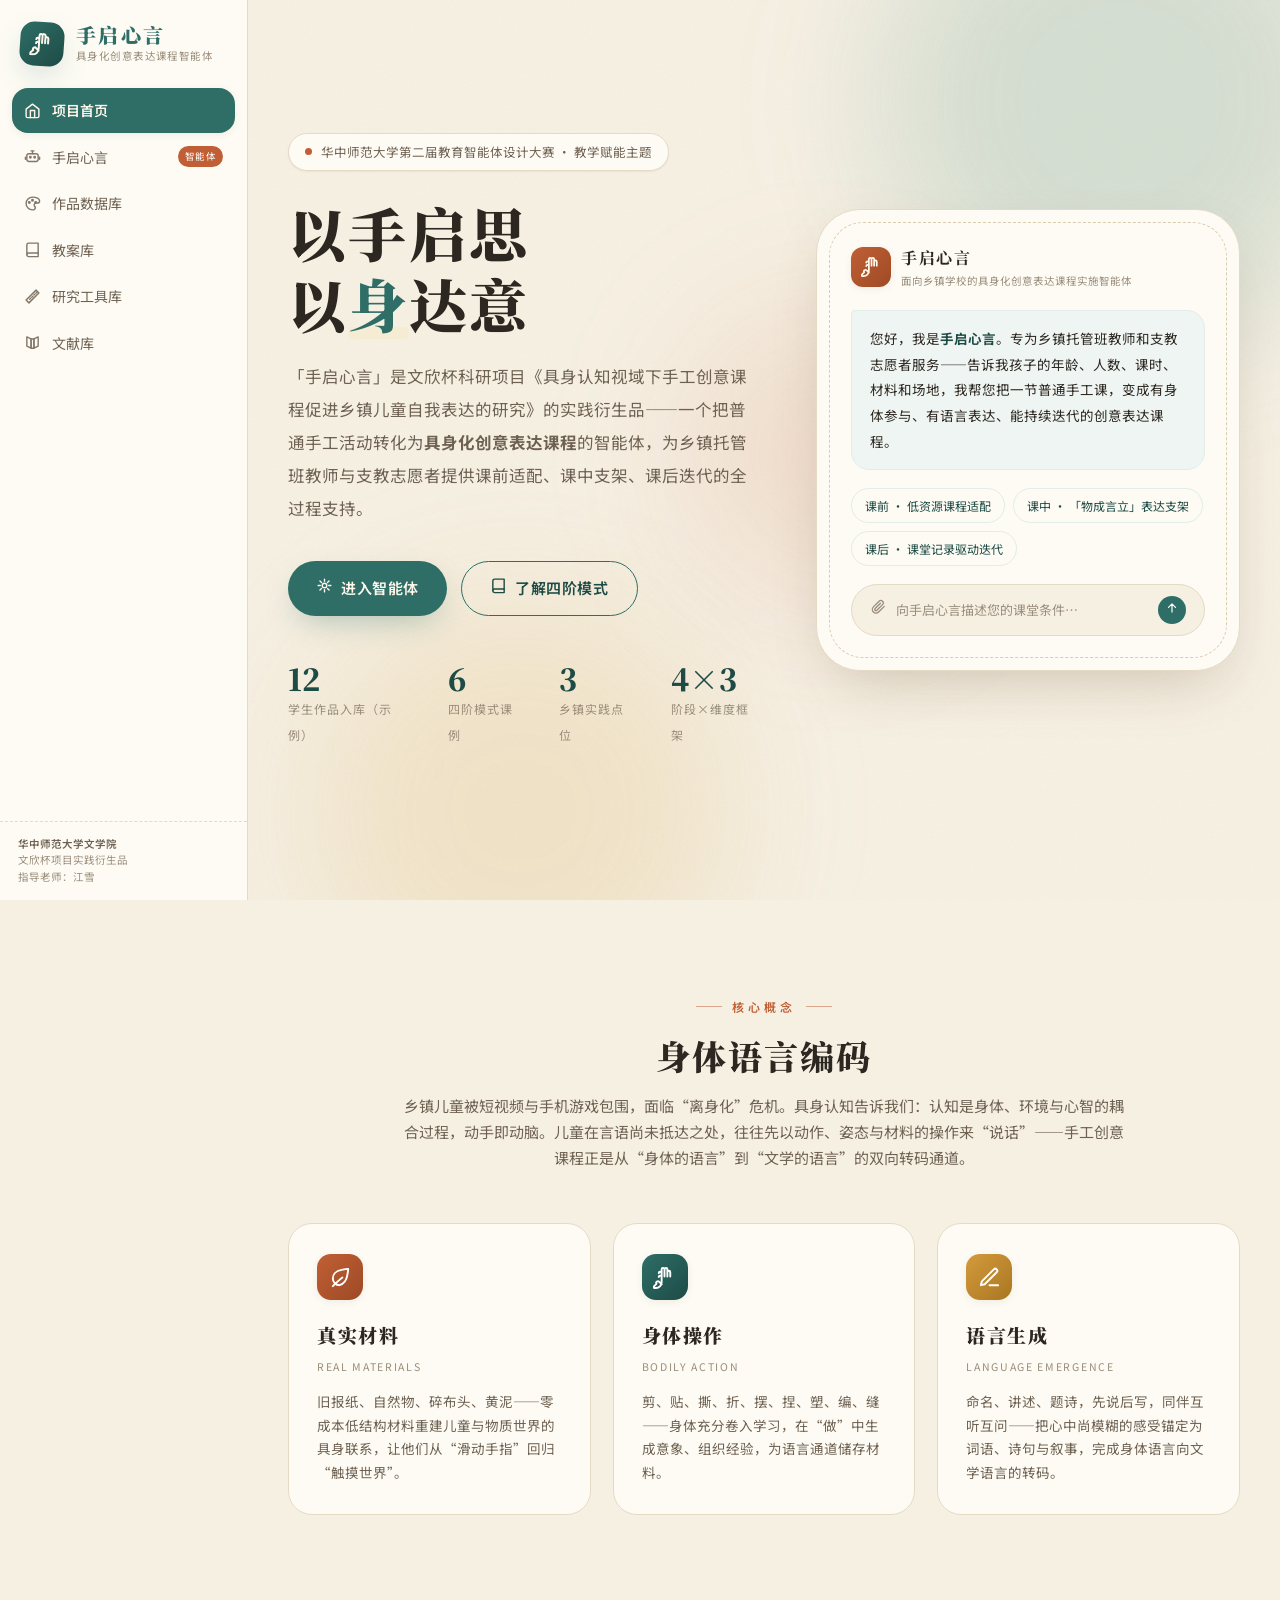
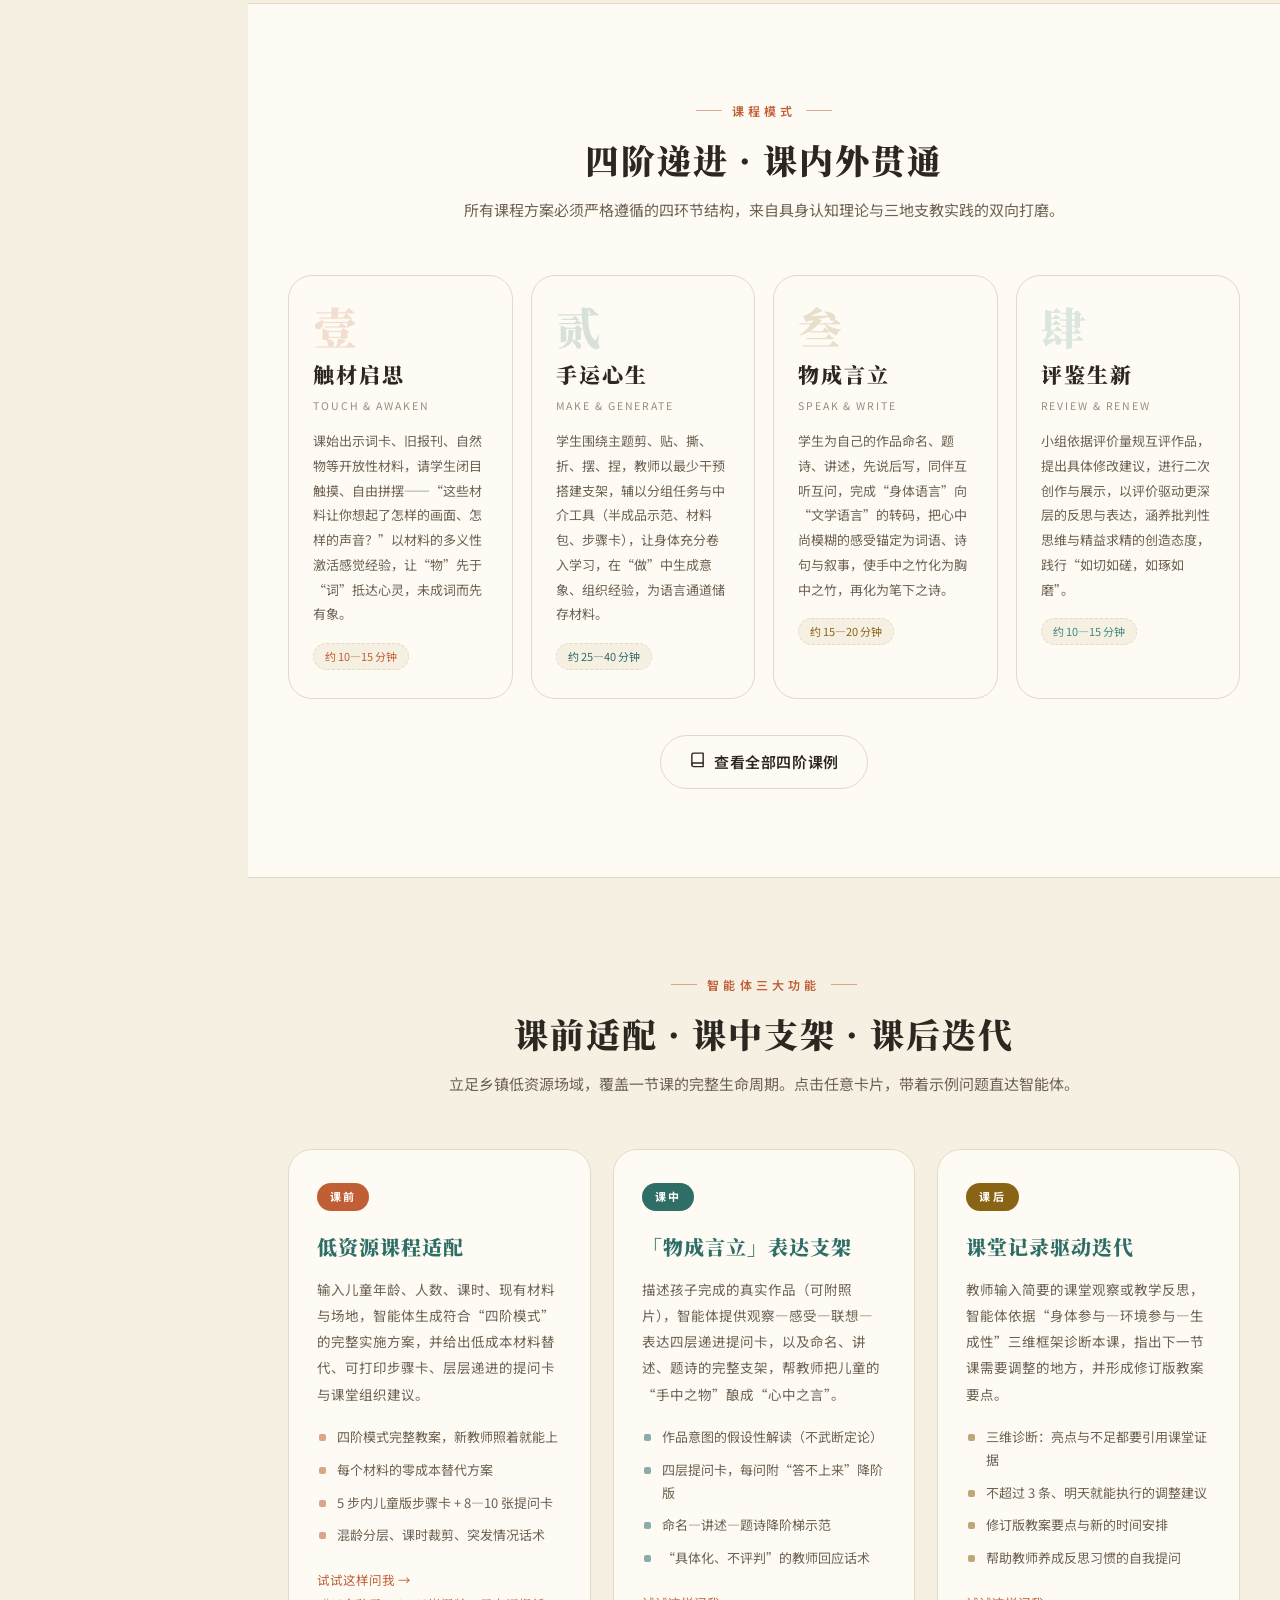
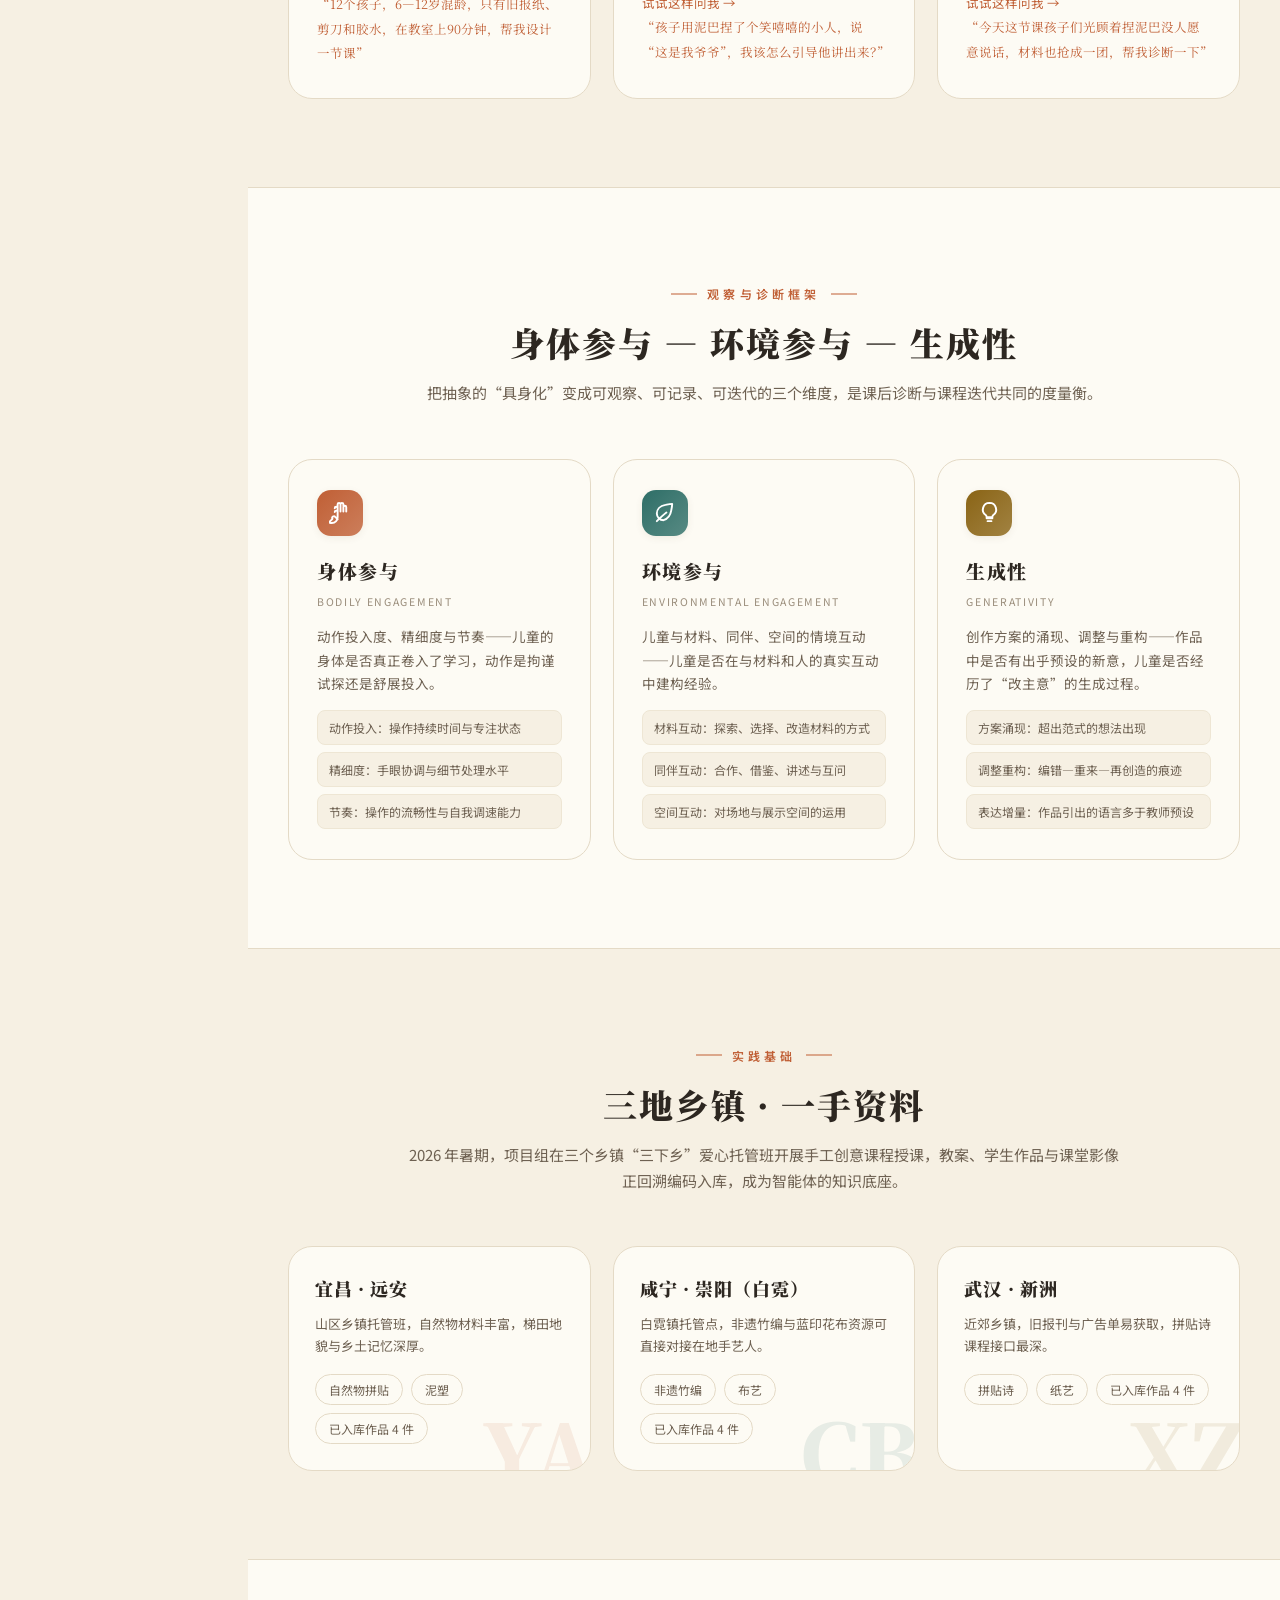
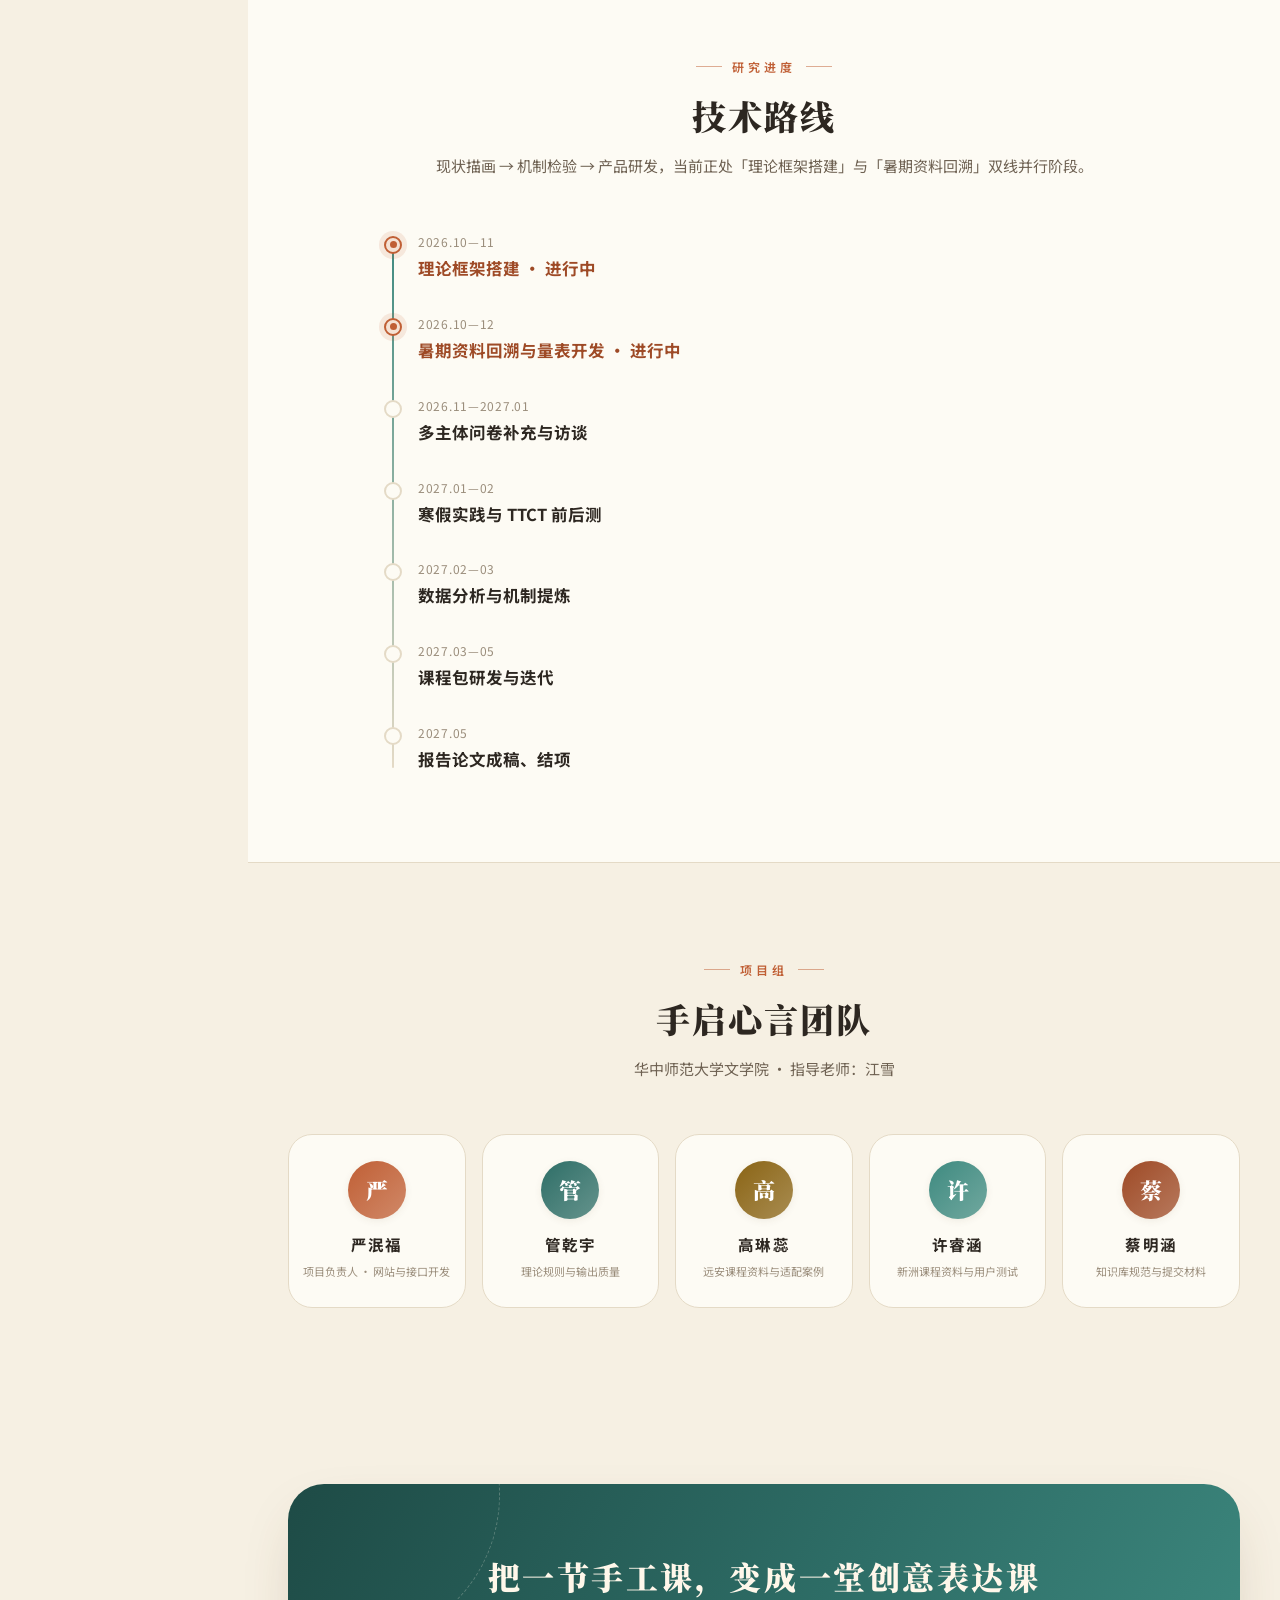
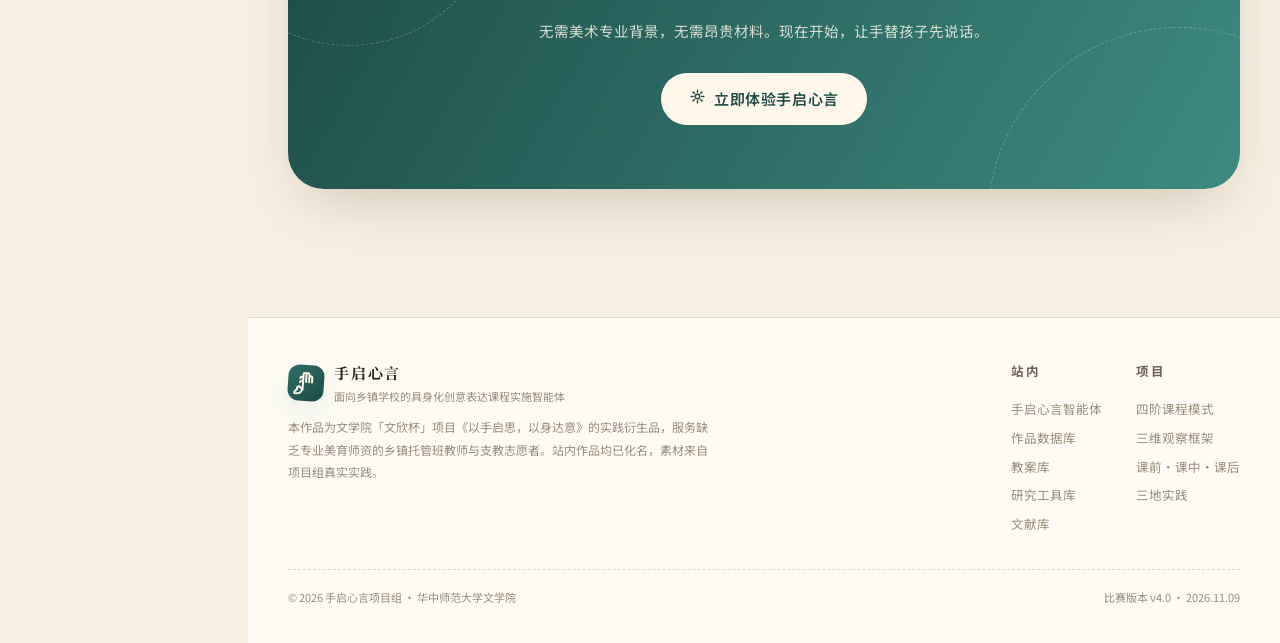
==== index.html @ 4195ebc1 "v4.0 Kimi Code 重构：全新设计系统 + 中央对话智能体 + 数据页" ====
<!DOCTYPE html>
<html lang="zh-CN">
<head>
<meta charset="UTF-8">
<meta name="viewport" content="width=device-width, initial-scale=1.0">
<title>手启心言 · 面向乡镇学校的具身化创意表达课程实施智能体</title>
<meta name="description" content="帮助缺乏专业美育师资的乡镇托管班教师和支教志愿者，把一节普通手工活动转化为具有身体参与、材料互动、语言生成和持续迭代的创意表达课程。课前适配 · 课中支架 · 课后迭代。">
<link rel="preconnect" href="https://fonts.loli.net">
<link href="https://fonts.loli.net/css2?family=Noto+Serif+SC:wght@600;700;900&family=Noto+Sans+SC:wght@400;500;700&display=swap" rel="stylesheet">
<link rel="stylesheet" href="assets/css/style.css">
<link rel="icon" href="data:image/svg+xml,%3Csvg xmlns='http://www.w3.org/2000/svg' viewBox='0 0 24 24'%3E%3Crect width='24' height='24' rx='6' fill='%232E6E67'/%3E%3C/svg%3E">
</head>
<body>
<div id="railSlot"></div>
<div id="mobileTopSlot"></div>

<div class="main">
  <!-- ═══════ HERO ═══════ -->
  <section class="hero">
    <div class="hero-blob hero-blob-1"></div>
    <div class="hero-blob hero-blob-2"></div>
    <div class="hero-blob hero-blob-3"></div>
    <div class="wrap hero-grid">
      <div>
        <div class="hero-eyebrow rv"><span class="dot"></span>华中师范大学第二届教育智能体设计大赛 · 教学赋能主题</div>
        <h1 class="hero-title rv rv-d1">以手启思<br>以<em>身</em>达意</h1>
        <p class="hero-sub rv rv-d2">「手启心言」是文欣杯科研项目《具身认知视域下手工创意课程促进乡镇儿童自我表达的研究》的实践衍生品——一个把普通手工活动转化为<b>具身化创意表达课程</b>的智能体，为乡镇托管班教师与支教志愿者提供课前适配、课中支架、课后迭代的全过程支持。</p>
        <div class="hero-cta rv rv-d3">
          <a class="btn btn-primary" href="agent.html"><span id="ctaIcon1"></span>进入智能体</a>
          <a class="btn btn-ghost" href="#four"><span id="ctaIcon2"></span>了解四阶模式</a>
        </div>
        <div class="hero-stats rv rv-d4">
          <div class="hstat"><b>12</b><span>学生作品入库（示例）</span></div>
          <div class="hstat"><b>6</b><span>四阶模式课例</span></div>
          <div class="hstat"><b>3</b><span>乡镇实践点位</span></div>
          <div class="hstat"><b>4×3</b><span>阶段×维度框架</span></div>
        </div>
      </div>
      <div class="hero-frame rv rv-d2 float" style="--fr:0deg">
        <div class="hero-frame-head">
          <div class="avatar" id="frameAvatar"></div>
          <div><b>手启心言</b><span>面向乡镇学校的具身化创意表达课程实施智能体</span></div>
        </div>
        <div class="hero-frame-msg">
          您好，我是<b>手启心言</b>。专为乡镇托管班教师和支教志愿者服务——告诉我孩子的年龄、人数、课时、材料和场地，我帮您把一节普通手工课，变成有身体参与、有语言表达、能持续迭代的创意表达课程。
        </div>
        <div class="hero-frame-chips" id="frameChips"></div>
        <a class="hero-frame-input" href="agent.html">
          <span id="frameClip"></span>
          向手启心言描述您的课堂条件…
          <span class="go"><span id="frameGo"></span></span>
        </a>
      </div>
    </div>
  </section>

  <!-- ═══════ 理念 ═══════ -->
  <section class="sec" id="concept">
    <div class="wrap">
      <div class="sec-head rv">
        <div class="sec-eyebrow">核心概念</div>
        <h2 class="sec-title">身体语言编码</h2>
        <p class="sec-desc">乡镇儿童被短视频与手机游戏包围，面临“离身化”危机。具身认知告诉我们：认知是身体、环境与心智的耦合过程，动手即动脑。儿童在言语尚未抵达之处，往往先以动作、姿态与材料的操作来“说话”——手工创意课程正是从“身体的语言”到“文学的语言”的双向转码通道。</p>
      </div>
      <div class="tri-grid">
        <div class="tri-card rv rv-d1">
          <div class="tri-ico" style="background:linear-gradient(135deg,#C05F35,#9E4A26)" id="triIco1"></div>
          <h3>真实材料</h3><span class="en">Real Materials</span>
          <p>旧报纸、自然物、碎布头、黄泥——零成本低结构材料重建儿童与物质世界的具身联系，让他们从“滑动手指”回归“触摸世界”。</p>
        </div>
        <div class="tri-card rv rv-d2">
          <div class="tri-ico" style="background:linear-gradient(135deg,#2E6E67,#1E4B46)" id="triIco2"></div>
          <h3>身体操作</h3><span class="en">Bodily Action</span>
          <p>剪、贴、撕、折、摆、捏、塑、编、缝——身体充分卷入学习，在“做”中生成意象、组织经验，为语言通道储存材料。</p>
        </div>
        <div class="tri-card rv rv-d3">
          <div class="tri-ico" style="background:linear-gradient(135deg,#D59A3C,#A87722)" id="triIco3"></div>
          <h3>语言生成</h3><span class="en">Language Emergence</span>
          <p>命名、讲述、题诗，先说后写，同伴互听互问——把心中尚模糊的感受锚定为词语、诗句与叙事，完成身体语言向文学语言的转码。</p>
        </div>
      </div>
    </div>
  </section>

  <!-- ═══════ 四阶模式 ═══════ -->
  <section class="sec" id="four" style="background:var(--paper-2);border-block:1px solid var(--line)">
    <div class="wrap">
      <div class="sec-head rv">
        <div class="sec-eyebrow">课程模式</div>
        <h2 class="sec-title">四阶递进 · 课内外贯通</h2>
        <p class="sec-desc">所有课程方案必须严格遵循的四环节结构，来自具身认知理论与三地支教实践的双向打磨。</p>
      </div>
      <div class="four-grid" id="fourGrid"></div>
      <div style="text-align:center;margin-top:36px" class="rv">
        <a class="btn btn-paper" href="lessons.html"><span id="ctaIcon3"></span>查看全部四阶课例</a>
      </div>
    </div>
  </section>

  <!-- ═══════ 课前课中课后 ═══════ -->
  <section class="sec" id="flow">
    <div class="wrap">
      <div class="sec-head rv">
        <div class="sec-eyebrow">智能体三大功能</div>
        <h2 class="sec-title">课前适配 · 课中支架 · 课后迭代</h2>
        <p class="sec-desc">立足乡镇低资源场域，覆盖一节课的完整生命周期。点击任意卡片，带着示例问题直达智能体。</p>
      </div>
      <div class="flow" id="flowGrid"></div>
    </div>
  </section>

  <!-- ═══════ 三维框架 ═══════ -->
  <section class="sec" id="dims" style="background:var(--paper-2);border-block:1px solid var(--line)">
    <div class="wrap">
      <div class="sec-head rv">
        <div class="sec-eyebrow">观察与诊断框架</div>
        <h2 class="sec-title">身体参与 — 环境参与 — 生成性</h2>
        <p class="sec-desc">把抽象的“具身化”变成可观察、可记录、可迭代的三个维度，是课后诊断与课程迭代共同的度量衡。</p>
      </div>
      <div class="tri-grid" id="dimGrid"></div>
    </div>
  </section>

  <!-- ═══════ 三地实践 ═══════ -->
  <section class="sec" id="sites">
    <div class="wrap">
      <div class="sec-head rv">
        <div class="sec-eyebrow">实践基础</div>
        <h2 class="sec-title">三地乡镇 · 一手资料</h2>
        <p class="sec-desc">2026 年暑期，项目组在三个乡镇“三下乡”爱心托管班开展手工创意课程授课，教案、学生作品与课堂影像正回溯编码入库，成为智能体的知识底座。</p>
      </div>
      <div class="site-grid" id="siteGrid"></div>
    </div>
  </section>

  <!-- ═══════ 时间线 ═══════ -->
  <section class="sec" id="timeline" style="background:var(--paper-2);border-block:1px solid var(--line)">
    <div class="wrap">
      <div class="sec-head rv">
        <div class="sec-eyebrow">研究进度</div>
        <h2 class="sec-title">技术路线</h2>
        <p class="sec-desc">现状描画 → 机制检验 → 产品研发，当前正处「理论框架搭建」与「暑期资料回溯」双线并行阶段。</p>
      </div>
      <div class="timeline" id="timelineWrap"></div>
    </div>
  </section>

  <!-- ═══════ 团队 ═══════ -->
  <section class="sec" id="team">
    <div class="wrap">
      <div class="sec-head rv">
        <div class="sec-eyebrow">项目组</div>
        <h2 class="sec-title">手启心言团队</h2>
        <p class="sec-desc">华中师范大学文学院 · 指导老师：江雪</p>
      </div>
      <div class="team-grid" id="teamGrid"></div>
    </div>
  </section>

  <!-- ═══════ CTA ═══════ -->
  <section class="sec">
    <div class="wrap">
      <div class="cta-band rv">
        <h2>把一节手工课，变成一堂创意表达课</h2>
        <p>无需美术专业背景，无需昂贵材料。现在开始，让手替孩子先说话。</p>
        <a class="btn" href="agent.html"><span id="ctaIcon4"></span>立即体验手启心言</a>
      </div>
    </div>
  </section>

  <div id="footerSlot"></div>
</div>

<script src="assets/js/data.js"></script>
<script src="assets/js/md.js"></script>
<script src="assets/js/main.js"></script>
<script>
document.getElementById('railSlot').innerHTML = renderRail('index.html');
document.getElementById('mobileTopSlot').innerHTML = renderMobileTop('index.html');
document.getElementById('footerSlot').innerHTML = renderFooter();

const $ = (id, html) => { document.getElementById(id).innerHTML = html; };
$('ctaIcon1', ICONS.spark); $('ctaIcon2', ICONS.book); $('ctaIcon3', ICONS.book); $('ctaIcon4', ICONS.spark);
$('frameAvatar', ICONS.hand); $('frameClip', ICONS.clip); $('frameGo', ICONS.send);
$('triIco1', ICONS.leaf); $('triIco2', ICONS.hand); $('triIco3', ICONS.pen);

$('frameChips', DB.flows.map((f) => `<a class="hero-frame-chip" href="agent.html?mode=${f.tag === '课前' ? 'plan' : f.tag === '课中' ? 'scaffold' : 'iterate'}">${f.tag} · ${f.title}</a>`).join(''));

$('fourGrid', DB.fourSteps.map((s, i) => `
  <div class="four-card rv rv-d${i + 1}" style="--fc:${s.color}">
    <div class="four-no">${s.no}</div>
    <div class="four-name">${s.name}</div>
    <div class="four-en">${s.en}</div>
    <div class="four-desc">${s.desc}</div>
    <span class="four-time">${s.time}</span>
  </div>`).join(''));

$('flowGrid', DB.flows.map((f, i) => `
  <a class="flow-card rv rv-d${i + 1}" style="--fc:${f.color};background:var(--paper-2)" href="agent.html?mode=${f.tag === '课前' ? 'plan' : f.tag === '课中' ? 'scaffold' : 'iterate'}&q=${encodeURIComponent(f.sample)}">
    <span class="flow-tag" style="background:${f.tagColor}">${f.tag}</span>
    <h3>${f.title}</h3>
    <p>${f.desc}</p>
    <ul>${f.items.map((x) => `<li>${x}</li>`).join('')}</ul>
    <p style="margin-top:16px;color:var(--terra);font-size:12.5px">试试这样问我 →<br><span style="font-family:var(--serif)">“${f.sample}”</span></p>
  </a>`).join(''));

$('dimGrid', DB.threeDims.map((d, i) => `
  <div class="tri-card rv rv-d${i + 1}">
    <div class="tri-ico" style="background:linear-gradient(135deg,${d.color},${d.color}CC)">${ICONS[d.icon === 'body' ? 'hand' : d.icon === 'env' ? 'leaf' : 'bulb']}</div>
    <h3>${d.name}</h3><span class="en">${d.en}</span>
    <p>${d.desc}</p>
    <div class="tri-items">${d.items.map((x) => `<span>${x}</span>`).join('')}</div>
  </div>`).join(''));

$('siteGrid', DB.sites.map((s, i) => `
  <div class="site-card rv rv-d${i + 1}" data-code="${s.code}" style="--sc:${s.color}">
    <h3>${s.name}</h3>
    <div class="desc">${s.desc}</div>
    <div class="site-meta">${s.meta.map((m) => `<span class="chip">${m}</span>`).join('')}</div>
  </div>`).join(''));

$('timelineWrap', DB.stages.map((s) => `
  <div class="tl-item ${s.status === 'doing' ? 'doing' : s.status === 'done' ? 'done' : ''} rv">
    <div class="tl-dot"></div>
    <div class="tl-when">${s.span}</div>
    <h4>${s.name}${s.status === 'doing' ? ' · 进行中' : ''}</h4>
  </div>`).join(''));

const avaColors = ['#C05F35', '#2E6E67', '#8A6415', '#3E8A80', '#9E4A26'];
$('teamGrid', DB.project.team.map((m, i) => `
  <div class="member rv rv-d${i + 1}">
    <div class="ava" style="background:linear-gradient(135deg,${avaColors[i]},${avaColors[i]}BB)">${m[0]}</div>
    <b>${m}</b><span>${DB.project.roles[m]}</span>
  </div>`).join(''));

initReveal();
</script>
</body>
</html>
---- assets/css/style.css ----
/* ═══════════════════════════════════════════════════════════
   手启心言 · 设计系统
   具身手工美学：暖纸底、黛青主色、赭石点缀、圆角有机形态
   ═══════════════════════════════════════════════════════════ */

:root {
  /* 色板 */
  --paper:      #F6F0E3;
  --paper-2:    #FDFBF4;
  --paper-3:    #EFE7D5;
  --ink:        #2D2721;
  --ink-soft:   #6E6152;
  --ink-faint:  #9A8D7B;
  --line:       #E4DAC6;
  --line-soft:  #EEE6D4;

  --teal:       #2E6E67;
  --teal-deep:  #1E4B46;
  --teal-mid:   #3E8A80;
  --teal-soft:  #E1EDE9;
  --teal-ghost: #EFF5F2;

  --terra:      #C05F35;
  --terra-deep: #9E4A26;
  --terra-soft: #F5E2D4;

  --amber:      #D59A3C;
  --amber-soft: #F6ECD3;

  /* 字体 */
  --serif: "Noto Serif SC", "Songti SC", "STSong", "SimSun", serif;
  --sans:  "Noto Sans SC", "PingFang SC", "Hiragino Sans GB", "Microsoft YaHei", sans-serif;

  /* 形态 */
  --r-sm: 10px;
  --r-md: 16px;
  --r-lg: 24px;
  --r-xl: 36px;
  --r-blob: 44px;

  /* 阴影（暖调） */
  --sh-xs: 0 1px 2px rgba(93, 63, 32, .07);
  --sh-sm: 0 2px 10px -2px rgba(93, 63, 32, .12);
  --sh-md: 0 10px 34px -12px rgba(93, 63, 32, .22);
  --sh-lg: 0 24px 60px -20px rgba(93, 63, 32, .28);
  --sh-teal: 0 12px 32px -10px rgba(46, 110, 103, .38);

  --rail-w: 248px;
  --ease-spring: cubic-bezier(.34, 1.4, .44, 1);
  --ease-out: cubic-bezier(.22, .8, .3, 1);
}

* { margin: 0; padding: 0; box-sizing: border-box; }
html { scroll-behavior: smooth; }
body {
  font-family: var(--sans);
  background: var(--paper);
  color: var(--ink);
  font-size: 15px;
  line-height: 1.75;
  -webkit-font-smoothing: antialiased;
  overflow-x: hidden;
}

/* 纸张噪点 */
body::before {
  content: "";
  position: fixed; inset: 0;
  pointer-events: none; z-index: 0;
  opacity: .5;
  background-image: url("data:image/svg+xml,%3Csvg xmlns='http://www.w3.org/2000/svg' width='140' height='140'%3E%3Cfilter id='n'%3E%3CfeTurbulence type='fractalNoise' baseFrequency='0.9' numOctaves='2' stitchTiles='stitch'/%3E%3CfeColorMatrix type='saturate' values='0'/%3E%3CfeComponentTransfer%3E%3CfeFuncA type='linear' slope='0.05'/%3E%3C/feComponentTransfer%3E%3C/filter%3E%3Crect width='100%25' height='100%25' filter='url(%23n)'/%3E%3C/svg%3E");
}

::selection { background: var(--teal); color: #fff; }

a { color: var(--teal); text-decoration: none; }
button { font-family: inherit; cursor: pointer; }
img { max-width: 100%; display: block; }

h1, h2, h3, .serif { font-family: var(--serif); }

/* 滚动条 */
::-webkit-scrollbar { width: 9px; height: 9px; }
::-webkit-scrollbar-track { background: transparent; }
::-webkit-scrollbar-thumb { background: #D5C8AE; border-radius: 8px; border: 2px solid var(--paper); }
::-webkit-scrollbar-thumb:hover { background: var(--teal-mid); }

/* ─────────────────────────── 左侧轨道栏 ─────────────────────────── */

.rail {
  position: fixed; inset: 0 auto 0 0;
  width: var(--rail-w);
  background: var(--paper-2);
  border-right: 1px solid var(--line);
  display: flex; flex-direction: column;
  z-index: 50;
}

.rail-brand {
  display: flex; align-items: center; gap: 12px;
  padding: 22px 20px 16px;
}
.brand-mark {
  width: 44px; height: 44px; flex: none;
  border-radius: 14px;
  background: linear-gradient(135deg, var(--teal) 0%, var(--teal-deep) 100%);
  color: #FFF7EA;
  display: flex; align-items: center; justify-content: center;
  box-shadow: var(--sh-teal);
  transform: rotate(4deg);
  transition: transform .45s var(--ease-spring);
}
a:hover > .brand-mark, .rail-brand:hover .brand-mark { transform: rotate(0deg) scale(1.05); }
.brand-mark svg { width: 24px; height: 24px; }
.brand-name { font-family: var(--serif); font-weight: 900; font-size: 20px; letter-spacing: .12em; line-height: 1.2; }
.brand-sub  { font-size: 10.5px; color: var(--ink-faint); letter-spacing: .04em; }

.rail-nav { padding: 6px 12px; display: flex; flex-direction: column; gap: 2px; }
.rail-link {
  display: flex; align-items: center; gap: 11px;
  padding: 10px 12px;
  border-radius: var(--r-md);
  color: var(--ink-soft);
  font-size: 14px;
  transition: all .22s var(--ease-out);
  position: relative;
}
.rail-link svg { width: 17px; height: 17px; flex: none; opacity: .85; }
.rail-link:hover { background: var(--teal-ghost); color: var(--teal-deep); transform: translateX(3px); }
.rail-link.active {
  background: var(--teal);
  color: #FFF7EA;
  font-weight: 600;
  box-shadow: var(--sh-sm);
}
.rail-link.active svg { opacity: 1; }
.rail-badge {
  margin-left: auto;
  font-size: 9.5px; padding: 2px 7px;
  border-radius: 99px;
  background: var(--terra); color: #fff;
  letter-spacing: .05em;
  white-space: nowrap;
}
.rail-link.active .rail-badge { background: rgba(255, 247, 234, .22); }

.rail-foot {
  margin-top: auto;
  padding: 14px 18px;
  border-top: 1px dashed var(--line);
  font-size: 10.5px; color: var(--ink-faint);
  line-height: 1.6;
}
.rail-foot b { color: var(--ink-soft); font-weight: 600; }

/* 主区 */
.main { margin-left: var(--rail-w); position: relative; z-index: 1; min-height: 100vh; }

/* ─────────────────────────── 通用组件 ─────────────────────────── */

.wrap { max-width: 1120px; margin: 0 auto; padding: 0 40px; }

.btn {
  display: inline-flex; align-items: center; justify-content: center; gap: 8px;
  border: none; border-radius: 99px;
  padding: 13px 28px;
  font-size: 15px; font-weight: 600;
  letter-spacing: .04em;
  transition: all .25s var(--ease-out);
  position: relative; overflow: hidden;
}
.btn svg { width: 17px; height: 17px; }
.btn-primary { background: var(--teal); color: #FFF7EA; box-shadow: var(--sh-teal); }
.btn-primary:hover { background: var(--teal-deep); transform: translateY(-2px); box-shadow: 0 16px 40px -10px rgba(46, 110, 103, .5); }
.btn-primary:active { transform: translateY(0) scale(.98); }
.btn-terra { background: var(--terra); color: #FFF7EA; box-shadow: 0 12px 32px -10px rgba(192, 95, 53, .42); }
.btn-terra:hover { background: var(--terra-deep); transform: translateY(-2px); }
.btn-ghost {
  background: transparent; color: var(--teal-deep);
  border: 1.5px solid var(--teal);
}
.btn-ghost:hover { background: var(--teal-soft); transform: translateY(-2px); }
.btn-paper { background: var(--paper-2); color: var(--ink); border: 1px solid var(--line); }
.btn-paper:hover { border-color: var(--teal-mid); color: var(--teal-deep); transform: translateY(-2px); box-shadow: var(--sh-sm); }
.btn-sm { padding: 8px 18px; font-size: 13px; }
.btn[disabled] { opacity: .45; pointer-events: none; }

.chip {
  display: inline-flex; align-items: center; gap: 6px;
  font-size: 12px; padding: 4px 13px;
  border-radius: 99px;
  border: 1px solid var(--line);
  background: var(--paper-2);
  color: var(--ink-soft);
}
.chip-teal { background: var(--teal-soft); border-color: transparent; color: var(--teal-deep); }
.chip-terra { background: var(--terra-soft); border-color: transparent; color: var(--terra-deep); }
.chip-amber { background: var(--amber-soft); border-color: transparent; color: #8A6415; }

.card {
  background: var(--paper-2);
  border: 1px solid var(--line);
  border-radius: var(--r-lg);
  box-shadow: var(--sh-sm);
  transition: transform .3s var(--ease-out), box-shadow .3s var(--ease-out), border-color .3s;
}
.card-hover:hover { transform: translateY(-5px); box-shadow: var(--sh-md); border-color: #D8CBAF; }

.sec { padding: 88px 0; position: relative; }
.sec-head { text-align: center; max-width: 720px; margin: 0 auto 52px; }
.sec-eyebrow {
  display: inline-flex; align-items: center; gap: 10px;
  font-size: 12px; letter-spacing: .35em; color: var(--terra);
  font-weight: 600; margin-bottom: 16px;
}
.sec-eyebrow::before, .sec-eyebrow::after {
  content: ""; width: 26px; height: 1.5px; background: var(--terra); opacity: .5;
}
.sec-title { font-size: 34px; font-weight: 900; letter-spacing: .06em; line-height: 1.35; }
.sec-desc { margin-top: 14px; color: var(--ink-soft); font-size: 15px; }

/* 进入动画 */
.rv { opacity: 0; transform: translateY(28px); transition: opacity .8s var(--ease-out), transform .8s var(--ease-out); }
.rv.in { opacity: 1; transform: none; }
.rv-d1 { transition-delay: .1s; } .rv-d2 { transition-delay: .22s; }
.rv-d3 { transition-delay: .34s; } .rv-d4 { transition-delay: .46s; }

@keyframes floatY {
  0%, 100% { transform: translateY(0) rotate(var(--fr, 0deg)); }
  50% { transform: translateY(-14px) rotate(var(--fr, 0deg)); }
}
.float { animation: floatY 6s ease-in-out infinite; }

@keyframes pulseDot {
  0%, 100% { opacity: .35; transform: scale(1); }
  50% { opacity: 1; transform: scale(1.25); }
}

/* ─────────────────────────── 首页 ─────────────────────────── */

.hero {
  min-height: 100vh;
  display: flex; align-items: center;
  position: relative;
  overflow: hidden;
  padding: 60px 0 80px;
}
.hero-blob {
  position: absolute;
  border-radius: 50%;
  filter: blur(70px);
  pointer-events: none;
}
.hero-blob-1 { width: 480px; height: 480px; background: rgba(62, 138, 128, .18); top: -140px; right: -80px; }
.hero-blob-2 { width: 420px; height: 420px; background: rgba(213, 154, 60, .16); bottom: -120px; left: 6%; }
.hero-blob-3 { width: 300px; height: 300px; background: rgba(192, 95, 53, .12); top: 34%; left: 42%; }

.hero-grid {
  display: grid; grid-template-columns: 1.05fr .95fr;
  gap: 60px; align-items: center;
  position: relative; z-index: 2;
}
.hero-eyebrow {
  display: inline-flex; align-items: center; gap: 9px;
  background: var(--paper-2); border: 1px solid var(--line);
  padding: 7px 16px; border-radius: 99px;
  font-size: 12.5px; color: var(--ink-soft);
  box-shadow: var(--sh-xs);
  margin-bottom: 26px;
}
.hero-eyebrow .dot { width: 7px; height: 7px; border-radius: 50%; background: var(--terra); animation: pulseDot 2.2s infinite; }
.hero-title {
  font-size: 58px; font-weight: 900;
  line-height: 1.22; letter-spacing: .04em;
}
.hero-title em {
  font-style: normal;
  color: var(--teal);
  position: relative;
  white-space: nowrap;
}
.hero-title em::after {
  content: ""; position: absolute; left: 0; right: 0; bottom: 6px;
  height: 12px; background: var(--amber-soft);
  z-index: -1; border-radius: 4px;
}
.hero-sub {
  margin-top: 22px;
  font-size: 16.5px; color: var(--ink-soft);
  max-width: 520px; line-height: 2;
}
.hero-cta { margin-top: 36px; display: flex; gap: 14px; flex-wrap: wrap; }
.hero-stats { margin-top: 46px; display: flex; gap: 38px; }
.hstat b { font-family: var(--serif); font-size: 30px; font-weight: 900; color: var(--teal-deep); display: block; line-height: 1.1; }
.hstat span { font-size: 12px; color: var(--ink-faint); letter-spacing: .08em; }

/* 首图：圆角大画框（呼应参考 UI 的圆角语言） */
.hero-frame {
  position: relative;
  background: var(--paper-2);
  border: 1px solid var(--line);
  border-radius: var(--r-blob);
  padding: 34px;
  box-shadow: var(--sh-lg);
  transform: rotate(1.2deg);
  transition: transform .5s var(--ease-out);
}
.hero-frame:hover { transform: rotate(0deg); }
.hero-frame::before {
  content: ""; position: absolute; inset: 12px;
  border: 1.5px dashed #D9CCAF;
  border-radius: calc(var(--r-blob) - 10px);
  pointer-events: none;
}
.hero-frame-head { display: flex; align-items: center; gap: 10px; margin-bottom: 20px; }
.hero-frame-head .avatar {
  width: 40px; height: 40px; border-radius: 12px;
  background: linear-gradient(135deg, var(--terra), var(--terra-deep));
  display: flex; align-items: center; justify-content: center; color: #FFF7EA;
  box-shadow: var(--sh-sm);
}
.hero-frame-head .avatar svg { width: 21px; height: 21px; }
.hero-frame-head b { font-family: var(--serif); font-size: 16px; letter-spacing: .1em; }
.hero-frame-head span { display: block; font-size: 10.5px; color: var(--ink-faint); }
.hero-frame-msg {
  background: var(--teal-ghost);
  border: 1px solid var(--teal-soft);
  border-radius: 4px 18px 18px 18px;
  padding: 15px 18px;
  font-size: 13.5px; line-height: 1.9; color: var(--ink);
}
.hero-frame-msg b { color: var(--teal-deep); }
.hero-frame-chips { display: flex; flex-wrap: wrap; gap: 8px; margin-top: 18px; }
.hero-frame-chip {
  font-size: 12px; color: var(--teal-deep);
  background: var(--paper-2); border: 1px solid var(--teal-soft);
  padding: 6px 13px; border-radius: 99px;
  transition: all .2s;
}
.hero-frame-chip:hover { background: var(--teal); color: #fff; border-color: var(--teal); transform: translateY(-2px); }
.hero-frame-input {
  margin-top: 18px;
  display: flex; align-items: center; gap: 10px;
  border: 1.5px solid var(--line);
  background: var(--paper);
  border-radius: 99px; padding: 11px 18px;
  color: var(--ink-faint); font-size: 13px;
}
.hero-frame-input svg { width: 16px; height: 16px; }
.hero-frame-input .go {
  margin-left: auto; width: 28px; height: 28px; border-radius: 50%;
  background: var(--teal); color: #fff;
  display: flex; align-items: center; justify-content: center;
}
.hero-frame-input .go svg { width: 14px; height: 14px; }

/* 四阶模式 */
.four-grid { display: grid; grid-template-columns: repeat(4, 1fr); gap: 18px; }
.four-card {
  background: var(--paper-2); border: 1px solid var(--line);
  border-radius: var(--r-lg); padding: 28px 24px;
  position: relative; overflow: hidden;
  transition: all .35s var(--ease-out);
}
.four-card:hover { transform: translateY(-6px); box-shadow: var(--sh-md); border-color: transparent; }
.four-card::before {
  content: ""; position: absolute; top: 0; left: 0; right: 0; height: 4px;
  background: var(--fc, var(--teal));
  transform: scaleX(0); transform-origin: left;
  transition: transform .4s var(--ease-out);
}
.four-card:hover::before { transform: scaleX(1); }
.four-no {
  font-family: var(--serif); font-size: 44px; font-weight: 900;
  color: var(--fc, var(--teal)); opacity: .18; line-height: 1;
}
.four-name { font-family: var(--serif); font-size: 21px; font-weight: 900; letter-spacing: .1em; margin: 8px 0 4px; }
.four-en { font-size: 10.5px; color: var(--ink-faint); letter-spacing: .18em; text-transform: uppercase; }
.four-desc { margin-top: 14px; font-size: 13px; color: var(--ink-soft); line-height: 1.9; }
.four-time {
  margin-top: 16px; display: inline-block;
  font-size: 11px; color: var(--fc, var(--teal));
  background: var(--paper); border: 1px dashed var(--line);
  padding: 3px 11px; border-radius: 99px;
}

/* 课前课中课后 全流程 */
.flow { display: grid; grid-template-columns: repeat(3, 1fr); gap: 22px; }
.flow-card {
  border-radius: var(--r-lg); padding: 32px 28px;
  position: relative; overflow: hidden;
  border: 1px solid var(--line);
  transition: all .35s var(--ease-out);
}
.flow-card:hover { transform: translateY(-6px); box-shadow: var(--sh-md); }
.flow-tag {
  display: inline-block; font-size: 11px; font-weight: 700; letter-spacing: .2em;
  padding: 4px 13px; border-radius: 99px; color: #fff; margin-bottom: 18px;
}
.flow-card h3 { font-size: 20px; font-weight: 900; letter-spacing: .05em; }
.flow-card p { margin-top: 12px; font-size: 13.5px; color: var(--ink-soft); line-height: 1.95; }
.flow-card ul { margin-top: 14px; list-style: none; }
.flow-card li { font-size: 13px; color: var(--ink-soft); padding: 5px 0 5px 20px; position: relative; }
.flow-card li::before { content: ""; position: absolute; left: 2px; top: 13px; width: 7px; height: 7px; border-radius: 2px; background: var(--fc); opacity: .55; }
.flow-arrow { display:flex; align-items:center; justify-content:center; color: var(--ink-faint); }

/* 三维框架 */
.tri-grid { display: grid; grid-template-columns: repeat(3, 1fr); gap: 22px; }
.tri-card { padding: 30px 28px; border-radius: var(--r-lg); border: 1px solid var(--line); background: var(--paper-2); transition: all .3s var(--ease-out); position: relative; }
.tri-card:hover { transform: translateY(-5px); box-shadow: var(--sh-md); }
.tri-ico {
  width: 46px; height: 46px; border-radius: 14px;
  display: flex; align-items: center; justify-content: center;
  color: #fff; margin-bottom: 18px;
  box-shadow: var(--sh-sm);
}
.tri-ico svg { width: 23px; height: 23px; }
.tri-card h3 { font-size: 19px; font-weight: 900; letter-spacing: .08em; }
.tri-card .en { font-size: 10.5px; letter-spacing: .16em; color: var(--ink-faint); text-transform: uppercase; }
.tri-card p { margin-top: 12px; font-size: 13.5px; color: var(--ink-soft); }
.tri-items { margin-top: 14px; display: flex; flex-direction: column; gap: 7px; }
.tri-items span { font-size: 12px; color: var(--ink-soft); background: var(--paper); border: 1px solid var(--line-soft); border-radius: 8px; padding: 6px 11px; }

/* 三地 */
.site-grid { display: grid; grid-template-columns: repeat(3, 1fr); gap: 22px; }
.site-card { padding: 26px; border-radius: var(--r-lg); background: var(--paper-2); border: 1px solid var(--line); position: relative; overflow: hidden; transition: all .3s var(--ease-out); }
.site-card:hover { transform: translateY(-5px); box-shadow: var(--sh-md); }
.site-card::after {
  content: attr(data-code);
  position: absolute; right: -6px; bottom: -22px;
  font-family: var(--serif); font-size: 84px; font-weight: 900;
  color: var(--sc, var(--teal)); opacity: .1; line-height: 1;
}
.site-card h3 { font-size: 18px; font-weight: 900; letter-spacing: .06em; }
.site-card .desc { font-size: 13px; color: var(--ink-soft); margin-top: 8px; }
.site-meta { margin-top: 16px; display: flex; gap: 8px; flex-wrap: wrap; }

/* 时间线 */
.timeline { max-width: 760px; margin: 0 auto; position: relative; padding-left: 34px; }
.timeline::before { content: ""; position: absolute; left: 8px; top: 6px; bottom: 6px; width: 2px; background: linear-gradient(var(--teal-mid), var(--line)); border-radius: 2px; }
.tl-item { position: relative; padding-bottom: 30px; }
.tl-item:last-child { padding-bottom: 0; }
.tl-dot {
  position: absolute; left: -34px; top: 5px;
  width: 18px; height: 18px; border-radius: 50%;
  background: var(--paper-2); border: 2.5px solid var(--line);
}
.tl-item.done .tl-dot { border-color: var(--teal-mid); background: var(--teal-soft); }
.tl-item.doing .tl-dot { border-color: var(--terra); background: var(--terra-soft); box-shadow: 0 0 0 5px rgba(192, 95, 53, .12); }
.tl-item.doing .tl-dot::after { content: ""; position: absolute; inset: 3.5px; border-radius: 50%; background: var(--terra); animation: pulseDot 1.8s infinite; }
.tl-when { font-size: 12px; color: var(--ink-faint); letter-spacing: .06em; }
.tl-item h4 { font-size: 16.5px; font-weight: 700; margin-top: 2px; }
.tl-item.doing h4 { color: var(--terra-deep); }

/* 团队 */
.team-grid { display: grid; grid-template-columns: repeat(5, 1fr); gap: 16px; }
.member { text-align: center; padding: 26px 12px; border-radius: var(--r-lg); background: var(--paper-2); border: 1px solid var(--line); transition: all .3s var(--ease-out); }
.member:hover { transform: translateY(-4px); box-shadow: var(--sh-sm); border-color: var(--teal-mid); }
.member .ava {
  width: 58px; height: 58px; margin: 0 auto 12px;
  border-radius: 50%;
  display: flex; align-items: center; justify-content: center;
  font-family: var(--serif); font-size: 22px; font-weight: 900; color: #fff;
  box-shadow: var(--sh-sm);
}
.member b { font-size: 15.5px; letter-spacing: .08em; }
.member span { display: block; font-size: 11px; color: var(--ink-faint); margin-top: 5px; line-height: 1.6; }

/* CTA 条 */
.cta-band {
  border-radius: var(--r-xl);
  background: linear-gradient(120deg, var(--teal-deep), var(--teal) 55%, var(--teal-mid));
  color: #FFF7EA;
  padding: 64px 56px;
  position: relative; overflow: hidden;
  text-align: center;
  box-shadow: var(--sh-lg);
}
.cta-band::before, .cta-band::after {
  content: ""; position: absolute; border-radius: 50%; border: 1.5px dashed rgba(255, 247, 234, .25);
}
.cta-band::before { width: 300px; height: 300px; top: -140px; left: -90px; }
.cta-band::after { width: 380px; height: 380px; bottom: -220px; right: -130px; }
.cta-band h2 { font-size: 32px; font-weight: 900; letter-spacing: .08em; }
.cta-band p { margin-top: 14px; opacity: .82; font-size: 14.5px; }
.cta-band .btn { margin-top: 30px; background: #FFF7EA; color: var(--teal-deep); }
.cta-band .btn:hover { transform: translateY(-2px); box-shadow: 0 16px 40px -12px rgba(0,0,0,.4); background: #fff; }

/* 页脚 */
.footer {
  border-top: 1px solid var(--line);
  padding: 42px 0 36px;
  margin-top: 40px;
  background: var(--paper-2);
}
.footer-grid { display: flex; justify-content: space-between; gap: 30px; flex-wrap: wrap; align-items: flex-start; }
.footer .brand-line { display: flex; align-items: center; gap: 10px; }
.footer p { font-size: 12px; color: var(--ink-faint); margin-top: 10px; max-width: 420px; line-height: 1.9; }
.footer-links { display: flex; gap: 34px; }
.footer-links h5 { font-size: 12.5px; letter-spacing: .12em; color: var(--ink-soft); margin-bottom: 12px; }
.footer-links a { display: block; font-size: 12.5px; color: var(--ink-faint); padding: 3.5px 0; transition: color .2s; }
.footer-links a:hover { color: var(--teal); }
.footer-bottom { margin-top: 30px; padding-top: 18px; border-top: 1px dashed var(--line); font-size: 11px; color: var(--ink-faint); display: flex; justify-content: space-between; flex-wrap: wrap; gap: 8px; }

/* ─────────────────────────── 数据页（作品/教案/工具/文献） ─────────────────────────── */

.page-head { padding: 56px 0 30px; }
.page-eyebrow { font-size: 12px; letter-spacing: .3em; color: var(--terra); font-weight: 600; }
.page-title { font-size: 34px; font-weight: 900; letter-spacing: .06em; margin-top: 10px; }
.page-desc { color: var(--ink-soft); margin-top: 10px; max-width: 640px; font-size: 14.5px; }

.filter-bar {
  display: flex; flex-wrap: wrap; gap: 10px; align-items: center;
  padding: 16px 20px;
  background: var(--paper-2); border: 1px solid var(--line);
  border-radius: var(--r-lg); box-shadow: var(--sh-xs);
  margin: 26px 0 30px;
  position: sticky; top: 14px; z-index: 20;
}
.filter-label { font-size: 12px; color: var(--ink-faint); letter-spacing: .1em; margin-right: 2px; }
.fchip {
  font-size: 12.5px; padding: 6px 15px;
  border-radius: 99px; border: 1px solid var(--line);
  background: var(--paper); color: var(--ink-soft);
  transition: all .2s;
}
.fchip:hover { border-color: var(--teal-mid); color: var(--teal-deep); }
.fchip.on { background: var(--teal); border-color: var(--teal); color: #fff; font-weight: 600; box-shadow: var(--sh-sm); }
.filter-count { margin-left: auto; font-size: 12px; color: var(--ink-faint); }

.works-grid { display: grid; grid-template-columns: repeat(3, 1fr); gap: 20px; }
.work-card { padding: 24px; display: flex; flex-direction: column; }
.work-top { display: flex; justify-content: space-between; align-items: flex-start; gap: 8px; }
.work-id { font-size: 11px; color: var(--ink-faint); letter-spacing: .1em; }
.work-card h3 { font-size: 19px; font-weight: 900; letter-spacing: .05em; margin-top: 6px; }
.work-meta { font-size: 12px; color: var(--ink-soft); margin-top: 5px; }
.work-mat { font-size: 12px; color: var(--ink-faint); margin-top: 3px; }
.work-voice {
  margin-top: 15px; padding: 13px 16px;
  background: var(--amber-soft); border-radius: 4px 14px 14px 14px;
  font-size: 13px; color: #7A5A17; line-height: 1.85;
  font-family: var(--serif);
}
.work-code { margin-top: 16px; display: grid; grid-template-columns: repeat(4, 1fr); gap: 8px; }
.code-cell { text-align: center; }
.code-cell span { font-size: 10.5px; color: var(--ink-faint); display: block; margin-bottom: 5px; }
.code-bar { height: 5px; border-radius: 99px; background: var(--paper-3); overflow: hidden; }
.code-bar i { display: block; height: 100%; border-radius: 99px; background: linear-gradient(90deg, var(--teal-mid), var(--teal)); width: 0; transition: width 1s var(--ease-out); }
.work-tags { margin-top: 14px; display: flex; gap: 6px; flex-wrap: wrap; }
.work-tag { font-size: 10.5px; padding: 2.5px 10px; border-radius: 99px; background: var(--teal-ghost); color: var(--teal-deep); }

.lesson-card { padding: 28px; margin-bottom: 20px; }
.lesson-head { display: flex; gap: 18px; align-items: flex-start; flex-wrap: wrap; }
.lesson-id { font-family: var(--serif); font-weight: 900; font-size: 15px; color: var(--terra); letter-spacing: .06em; background: var(--terra-soft); border-radius: 10px; padding: 8px 12px; }
.lesson-head h3 { font-size: 21px; font-weight: 900; letter-spacing: .04em; }
.lesson-metas { display: flex; gap: 8px; flex-wrap: wrap; margin-top: 8px; }
.lesson-goal { margin-top: 14px; font-size: 14px; color: var(--ink-soft); background: var(--paper); border-left: 3px solid var(--amber); padding: 12px 16px; border-radius: 0 10px 10px 0; }
.lesson-steps { margin-top: 20px; display: grid; grid-template-columns: repeat(4, 1fr); gap: 12px; }
.lstep { background: var(--paper); border: 1px solid var(--line-soft); border-radius: var(--r-md); padding: 15px 14px; position: relative; transition: all .25s; }
.lstep:hover { border-color: var(--teal-mid); transform: translateY(-3px); box-shadow: var(--sh-sm); }
.lstep b { font-family: var(--serif); font-size: 14.5px; color: var(--teal-deep); display: block; letter-spacing: .06em; }
.lstep i { font-style: normal; font-size: 9.5px; color: var(--ink-faint); letter-spacing: .14em; text-transform: uppercase; }
.lstep p { font-size: 12px; color: var(--ink-soft); margin-top: 8px; line-height: 1.8; }
.lesson-tip { margin-top: 16px; font-size: 12.5px; color: var(--terra-deep); background: var(--terra-soft); border-radius: 10px; padding: 10px 15px; }
.lesson-mats { margin-top: 14px; display: flex; flex-wrap: wrap; gap: 7px; }

.tools-grid { display: grid; grid-template-columns: repeat(2, 1fr); gap: 20px; }
.tool-card { padding: 26px; }
.tool-head { display: flex; align-items: center; gap: 12px; }
.tool-ico { width: 42px; height: 42px; border-radius: 12px; background: var(--teal-soft); color: var(--teal-deep); display: flex; align-items: center; justify-content: center; flex: none; }
.tool-ico svg { width: 20px; height: 20px; }
.tool-head h3 { font-size: 16.5px; font-weight: 700; line-height: 1.4; }
.tool-status { margin-left: auto; font-size: 11px; padding: 3px 11px; border-radius: 99px; white-space: nowrap; }
.st-doing { background: var(--amber-soft); color: #8A6415; }
.st-done { background: var(--teal-soft); color: var(--teal-deep); }
.st-todo { background: var(--paper-3); color: var(--ink-faint); }
.tool-card > p { margin-top: 13px; font-size: 13.5px; color: var(--ink-soft); }
.tool-items { margin-top: 14px; list-style: none; display: flex; flex-direction: column; gap: 7px; }
.tool-items li { font-size: 12.5px; color: var(--ink-soft); background: var(--paper); border: 1px solid var(--line-soft); padding: 8px 13px; border-radius: 9px; }

.refs-group { margin-bottom: 34px; }
.refs-group h3 { font-size: 17px; font-weight: 900; letter-spacing: .1em; display: flex; align-items: center; gap: 10px; margin-bottom: 16px; }
.refs-group h3 .n { font-size: 11px; background: var(--teal); color: #fff; border-radius: 99px; padding: 2px 10px; letter-spacing: .05em; }
.ref-item {
  display: flex; gap: 14px; align-items: baseline;
  padding: 13px 18px; margin-bottom: 9px;
  background: var(--paper-2); border: 1px solid var(--line);
  border-radius: var(--r-md); font-size: 13.5px; color: var(--ink-soft);
  transition: all .2s;
}
.ref-item:hover { border-color: var(--teal-mid); transform: translateX(4px); }
.ref-item .no { font-family: var(--serif); font-weight: 700; color: var(--terra); flex: none; font-size: 12.5px; }

.empty-tip { text-align: center; padding: 60px 0; color: var(--ink-faint); font-size: 14px; }

/* ─────────────────────────── 智能体页 ─────────────────────────── */

.agent-body { height: 100vh; overflow: hidden; }

/* 历史列表 */
.rail-history { flex: 1; overflow-y: auto; padding: 4px 12px 10px; }
.rail-history h6 { font-size: 10.5px; letter-spacing: .2em; color: var(--ink-faint); padding: 10px 12px 6px; font-weight: 600; }
.hist-item {
  display: flex; align-items: center; gap: 9px;
  padding: 9px 12px; border-radius: 11px;
  font-size: 13px; color: var(--ink-soft);
  cursor: pointer; transition: all .18s;
  position: relative;
}
.hist-item svg { width: 13px; height: 13px; flex: none; opacity: .55; }
.hist-item span { flex: 1; white-space: nowrap; overflow: hidden; text-overflow: ellipsis; }
.hist-item:hover { background: var(--teal-ghost); color: var(--teal-deep); }
.hist-item.on { background: var(--teal-soft); color: var(--teal-deep); font-weight: 600; }
.hist-item .del {
  opacity: 0; border: none; background: none; color: var(--ink-faint);
  padding: 2px; border-radius: 6px; transition: all .15s;
}
.hist-item:hover .del { opacity: 1; }
.hist-item .del:hover { color: var(--terra); background: var(--terra-soft); }
.hist-item .del svg { width: 12px; height: 12px; }
.hist-empty { font-size: 12px; color: var(--ink-faint); padding: 8px 14px; }

.rail-newchat {
  margin: 10px 14px 4px;
  display: flex; align-items: center; justify-content: center; gap: 8px;
  padding: 11px; border-radius: 14px;
  background: var(--teal); color: #FFF7EA;
  font-size: 13.5px; font-weight: 600;
  border: none; box-shadow: var(--sh-sm);
  transition: all .22s var(--ease-out);
}
.rail-newchat:hover { background: var(--teal-deep); transform: translateY(-1px); box-shadow: var(--sh-teal); }
.rail-newchat svg { width: 15px; height: 15px; }

/* 对话主区 */
.chat-wrap { margin-left: var(--rail-w); height: 100vh; display: flex; flex-direction: column; position: relative; z-index: 1; }

.chat-topbar {
  height: 60px; flex: none;
  display: flex; align-items: center; gap: 14px;
  padding: 0 26px;
  background: rgba(253, 251, 244, .82);
  backdrop-filter: blur(12px);
  border-bottom: 1px solid var(--line);
  position: relative; z-index: 10;
}
.chat-topbar .t-ava {
  width: 36px; height: 36px; border-radius: 11px;
  background: linear-gradient(135deg, var(--teal), var(--teal-deep));
  color: #FFF7EA; display: flex; align-items: center; justify-content: center;
  box-shadow: var(--sh-sm); transform: rotate(3deg);
}
.chat-topbar .t-ava svg { width: 19px; height: 19px; }
.chat-topbar .t-name { font-family: var(--serif); font-weight: 900; font-size: 16.5px; letter-spacing: .1em; display: flex; align-items: center; gap: 9px; }
.chat-topbar .t-tag { font-size: 9.5px; font-family: var(--sans); font-weight: 600; letter-spacing: .1em; background: var(--teal-soft); color: var(--teal-deep); padding: 2.5px 9px; border-radius: 99px; }
.chat-topbar .t-sub { font-size: 11px; color: var(--ink-faint); }
.topbar-actions { margin-left: auto; display: flex; gap: 8px; }
.icon-btn {
  width: 36px; height: 36px; border-radius: 11px;
  border: 1px solid var(--line); background: var(--paper-2);
  color: var(--ink-soft);
  display: flex; align-items: center; justify-content: center;
  transition: all .2s;
}
.icon-btn:hover { border-color: var(--teal-mid); color: var(--teal-deep); transform: translateY(-1px); box-shadow: var(--sh-xs); }
.icon-btn svg { width: 16px; height: 16px; }
.status-pill {
  display: inline-flex; align-items: center; gap: 7px;
  font-size: 11px; color: var(--ink-faint);
  border: 1px solid var(--line); background: var(--paper-2);
  padding: 5px 12px; border-radius: 99px;
}
.status-pill .dot { width: 7px; height: 7px; border-radius: 50%; background: #4CAF7D; }
.status-pill.off .dot { background: var(--terra); }
.status-pill.off { color: var(--terra-deep); border-color: var(--terra-soft); background: var(--terra-soft); }

/* 欢迎态 */
.chat-scroll { flex: 1; overflow-y: auto; position: relative; }
.welcome {
  min-height: 100%;
  display: flex; flex-direction: column; align-items: center; justify-content: center;
  padding: 20px 24px 12px;
  position: relative;
}
@media (max-height: 860px) {
  .welcome { justify-content: flex-start; padding-top: 10px; }
  .welcome-logo { width: 58px !important; height: 58px !important; margin-bottom: 12px !important; border-radius: 17px !important; }
  .welcome h1 { font-size: 30px !important; }
  .welcome .w-traits { margin-top: 10px !important; }
  .welcome-card { margin-top: 18px !important; padding: 18px 24px !important; }
  .welcome-card ol { gap: 9px !important; }
  .welcome-card li { font-size: 12.5px !important; line-height: 1.75 !important; }
  .welcome-card .wc-note { margin-top: 10px !important; padding-top: 8px !important; }
  .suggests { margin-top: 14px !important; }
  .welcome-deco { display: none; }
}
.welcome-deco { position: absolute; pointer-events: none; color: var(--teal-mid); opacity: .3; }
.welcome-inner { width: 100%; max-width: 780px; text-align: center; position: relative; z-index: 2; }
.welcome-logo {
  width: 76px; height: 76px; margin: 0 auto 20px;
  border-radius: 22px;
  background: linear-gradient(135deg, var(--terra), var(--terra-deep));
  color: #FFF7EA;
  display: flex; align-items: center; justify-content: center;
  box-shadow: 0 16px 40px -10px rgba(192, 95, 53, .45);
  transform: rotate(4deg);
  transition: transform .5s var(--ease-spring);
}
.welcome-logo:hover { transform: rotate(0deg) scale(1.06); }
.welcome-logo svg { width: 38px; height: 38px; }
.welcome h1 { font-size: 40px; font-weight: 900; letter-spacing: .18em; }
.welcome .w-sub { color: var(--ink-soft); margin-top: 8px; font-size: 14.5px; letter-spacing: .05em; }
.welcome .w-traits { margin-top: 16px; display: flex; justify-content: center; gap: 9px; flex-wrap: wrap; }

.welcome-card {
  margin: 30px auto 0; max-width: 640px;
  text-align: left;
  background: var(--paper-2); border: 1px solid var(--line);
  border-radius: var(--r-lg); box-shadow: var(--sh-md);
  padding: 24px 28px;
  position: relative;
}
.welcome-card::before {
  content: ""; position: absolute; left: 28px; right: 28px; top: 0; height: 3px;
  background: linear-gradient(90deg, var(--terra), var(--amber), var(--teal));
  border-radius: 0 0 4px 4px;
}
.welcome-card ol { list-style: none; counter-reset: wc; display: flex; flex-direction: column; gap: 13px; }
.welcome-card li { counter-increment: wc; display: flex; gap: 14px; font-size: 13.5px; color: var(--ink-soft); line-height: 1.85; }
.welcome-card li::before {
  content: counter(wc);
  flex: none; width: 24px; height: 24px; margin-top: 2px;
  border-radius: 8px;
  background: var(--teal-soft); color: var(--teal-deep);
  font-size: 12.5px; font-weight: 700;
  display: flex; align-items: center; justify-content: center;
}
.welcome-card li b { color: var(--ink); }
.welcome-card .wc-note { margin-top: 16px; padding-top: 13px; border-top: 1px dashed var(--line); font-size: 11.5px; color: var(--ink-faint); }

/* 建议问题 */
.suggests { margin-top: 22px; display: flex; flex-wrap: wrap; justify-content: center; gap: 9px; }
.suggest {
  max-width: 100%;
  font-size: 12.5px; color: var(--ink-soft);
  background: var(--paper-2); border: 1px solid var(--line);
  padding: 8px 16px; border-radius: 99px;
  transition: all .2s var(--ease-out);
  white-space: nowrap; overflow: hidden; text-overflow: ellipsis;
}
.suggest:hover { border-color: var(--terra); color: var(--terra-deep); transform: translateY(-2px); box-shadow: var(--sh-sm); }

/* 输入盒 */
.composer {
  flex: none;
  padding: 8px 24px 16px;
  background: linear-gradient(to top, var(--paper) 65%, transparent);
  position: relative; z-index: 10;
}
.composer-inner { max-width: 780px; margin: 0 auto; }
.composer-box {
  background: var(--paper-2);
  border: 1.5px solid var(--line);
  border-radius: 26px;
  box-shadow: var(--sh-md);
  padding: 14px 16px 10px;
  transition: all .25s var(--ease-out);
}
.composer-box:focus-within {
  border-color: var(--teal-mid);
  box-shadow: 0 14px 44px -12px rgba(46, 110, 103, .3);
}
.composer-modes { display: flex; gap: 7px; flex-wrap: wrap; margin-bottom: 10px; }
.mode-chip {
  display: inline-flex; align-items: center; gap: 6px;
  font-size: 12px; padding: 5px 13px;
  border-radius: 99px; border: 1px solid var(--line);
  background: var(--paper); color: var(--ink-soft);
  transition: all .2s;
}
.mode-chip svg { width: 13px; height: 13px; }
.mode-chip:hover { border-color: var(--teal-mid); color: var(--teal-deep); }
.mode-chip.on { background: var(--teal); border-color: var(--teal); color: #fff; font-weight: 600; box-shadow: var(--sh-sm); }
.mode-chip.on.m-plan { background: var(--terra); border-color: var(--terra); }
.mode-chip.on.m-scaffold { background: var(--teal); }
.mode-chip.on.m-iterate { background: var(--amber); border-color: var(--amber); color: #5C430E; }

.composer textarea {
  width: 100%; border: none; outline: none; resize: none;
  background: transparent;
  font-family: var(--sans); font-size: 15px; line-height: 1.75;
  color: var(--ink); min-height: 52px; max-height: 200px;
  padding: 2px 4px;
}
.composer textarea::placeholder { color: var(--ink-faint); }

.attach-previews { display: flex; gap: 9px; flex-wrap: wrap; margin-bottom: 8px; }
.attach-thumb {
  position: relative; width: 62px; height: 62px;
  border-radius: 12px; overflow: hidden;
  border: 1.5px solid var(--line); background: var(--paper-3);
}
.attach-thumb img { width: 100%; height: 100%; object-fit: cover; }
.attach-thumb .rm {
  position: absolute; top: 3px; right: 3px;
  width: 17px; height: 17px; border-radius: 50%;
  background: rgba(45, 39, 33, .68); color: #fff; border: none;
  font-size: 10px; line-height: 1;
  display: flex; align-items: center; justify-content: center;
}
.attach-thumb .ocr-tag {
  position: absolute; bottom: 0; left: 0; right: 0;
  font-size: 8.5px; text-align: center; color: #fff;
  background: rgba(46, 110, 103, .8); padding: 1px 0;
}

.composer-bar { display: flex; align-items: center; gap: 8px; padding: 4px 2px 0; }
.composer-hint { font-size: 11px; color: var(--ink-faint); display: flex; align-items: center; gap: 5px; }
.composer-hint kbd {
  font-family: var(--sans); font-size: 9.5px;
  border: 1px solid var(--line); border-bottom-width: 2px;
  background: var(--paper); border-radius: 5px; padding: 1px 6px;
}
.attach-btn {
  width: 34px; height: 34px; border-radius: 10px;
  border: 1px solid var(--line); background: var(--paper);
  color: var(--ink-soft);
  display: flex; align-items: center; justify-content: center;
  transition: all .2s;
}
.attach-btn:hover { border-color: var(--terra); color: var(--terra); transform: translateY(-1px); }
.attach-btn svg { width: 16px; height: 16px; }
.send-btn {
  margin-left: auto;
  width: 40px; height: 40px; border-radius: 50%;
  border: none;
  background: var(--teal); color: #FFF7EA;
  display: flex; align-items: center; justify-content: center;
  box-shadow: var(--sh-teal);
  transition: all .22s var(--ease-spring);
}
.send-btn:hover:not([disabled]) { transform: scale(1.08) translateY(-1px); background: var(--teal-deep); }
.send-btn:active:not([disabled]) { transform: scale(.94); }
.send-btn[disabled] { opacity: .35; box-shadow: none; cursor: not-allowed; }
.send-btn svg { width: 17px; height: 17px; }
.composer-tip { text-align: center; font-size: 10.5px; color: var(--ink-faint); margin-top: 9px; letter-spacing: .04em; }

/* 消息流 */
.msgs { max-width: 780px; margin: 0 auto; padding: 26px 24px 20px; display: flex; flex-direction: column; gap: 26px; }
.msg { animation: msgIn .45s var(--ease-out) both; }
@keyframes msgIn { from { opacity: 0; transform: translateY(14px); } to { opacity: 1; transform: none; } }

.msg-user { display: flex; justify-content: flex-end; }
.msg-user .bubble {
  max-width: 82%;
  background: linear-gradient(135deg, var(--teal), var(--teal-deep));
  color: #F3FAF7;
  border-radius: 20px 20px 6px 20px;
  padding: 12px 18px;
  font-size: 14.5px; line-height: 1.8;
  white-space: pre-wrap; word-break: break-word;
  box-shadow: var(--sh-sm);
}
.msg-user .bubble .imgs { display: flex; gap: 8px; margin-bottom: 8px; flex-wrap: wrap; }
.msg-user .bubble .imgs img { width: 110px; height: 110px; object-fit: cover; border-radius: 12px; border: 2px solid rgba(255,255,255,.35); }

.msg-ai .ai-head { display: flex; align-items: center; gap: 9px; margin-bottom: 9px; }
.msg-ai .ai-ava {
  width: 30px; height: 30px; border-radius: 9px;
  background: linear-gradient(135deg, var(--terra), var(--terra-deep));
  color: #FFF7EA; display: flex; align-items: center; justify-content: center;
  box-shadow: var(--sh-xs);
}
.msg-ai .ai-ava svg { width: 15px; height: 15px; }
.msg-ai .ai-name { font-size: 12.5px; font-weight: 700; color: var(--ink-soft); letter-spacing: .06em; }
.ai-actions { margin-left: auto; display: flex; gap: 3px; opacity: 0; transition: opacity .2s; }
.msg-ai:hover .ai-actions { opacity: 1; }
.ai-act {
  width: 28px; height: 28px; border-radius: 8px; border: none; background: none;
  color: var(--ink-faint); display: flex; align-items: center; justify-content: center;
  transition: all .15s;
}
.ai-act:hover { background: var(--teal-ghost); color: var(--teal-deep); }
.ai-act svg { width: 14px; height: 14px; }

.msg-ai .bubble {
  background: var(--paper-2);
  border: 1px solid var(--line);
  border-radius: 6px 22px 22px 22px;
  padding: 18px 24px;
  box-shadow: var(--sh-sm);
  font-size: 14px; line-height: 1.9;
  color: var(--ink);
}
/* 流式光标 */
.streaming::after {
  content: "▍"; color: var(--terra);
  animation: caretBlink 1s steps(2) infinite;
  font-size: 13px;
}
@keyframes caretBlink { 50% { opacity: 0; } }

.typing { display: inline-flex; gap: 6px; padding: 6px 2px; align-items: center; }
.typing i { width: 8px; height: 8px; border-radius: 50%; background: var(--teal-mid); animation: tp 1.2s infinite; }
.typing i:nth-child(2) { animation-delay: .18s; } .typing i:nth-child(3) { animation-delay: .36s; }
@keyframes tp { 0%, 60%, 100% { transform: translateY(0); opacity: .4; } 30% { transform: translateY(-6px); opacity: 1; } }

/* Markdown 排版 */
.md h1, .md h2, .md h3, .md h4 { font-family: var(--serif); color: var(--ink); line-height: 1.5; }
.md h2 { font-size: 18px; font-weight: 900; margin: 20px 0 10px; padding-left: 12px; border-left: 4px solid var(--terra); letter-spacing: .04em; }
.md h2:first-child { margin-top: 2px; }
.md h3 { font-size: 15.5px; font-weight: 700; margin: 15px 0 7px; color: var(--teal-deep); }
.md h4 { font-size: 14px; font-weight: 700; margin: 12px 0 6px; }
.md p { margin: 8px 0; }
.md ul, .md ol { margin: 8px 0 8px 4px; padding-left: 22px; }
.md li { margin: 4px 0; }
.md li::marker { color: var(--terra); }
.md strong { color: var(--terra-deep); font-weight: 700; }
.md blockquote {
  margin: 10px 0; padding: 10px 16px;
  background: var(--amber-soft); border-radius: 4px 12px 12px 12px;
  color: #7A5A17; font-family: var(--serif);
}
.md table { width: 100%; border-collapse: collapse; margin: 12px 0; font-size: 13px; display: block; overflow-x: auto; }
.md th { background: var(--teal-soft); color: var(--teal-deep); font-weight: 700; text-align: left; }
.md th, .md td { border: 1px solid var(--line); padding: 7px 12px; white-space: nowrap; }
.md td { background: var(--paper-2); }
.md tr:nth-child(even) td { background: var(--paper); }
.md code { background: var(--paper-3); border-radius: 5px; padding: 1.5px 6px; font-size: 12.5px; font-family: Consolas, monospace; color: var(--terra-deep); }
.md hr { border: none; border-top: 1px dashed var(--line); margin: 16px 0; }

/* 弹层 */
.overlay {
  position: fixed; inset: 0; z-index: 200;
  background: rgba(45, 39, 33, .45);
  backdrop-filter: blur(4px);
  display: flex; align-items: center; justify-content: center;
  padding: 24px;
  opacity: 0; pointer-events: none;
  transition: opacity .25s;
}
.overlay.show { opacity: 1; pointer-events: auto; }
.dialog {
  width: 100%; max-width: 560px; max-height: 88vh; overflow-y: auto;
  background: var(--paper-2);
  border-radius: var(--r-lg);
  box-shadow: var(--sh-lg);
  padding: 30px 32px;
  transform: translateY(18px) scale(.97);
  transition: transform .3s var(--ease-spring);
}
.overlay.show .dialog { transform: none; }
.dialog h3 { font-size: 19px; font-weight: 900; letter-spacing: .06em; display: flex; align-items: center; gap: 10px; }
.dialog h3 svg { width: 20px; height: 20px; color: var(--terra); }
.dialog .d-sub { font-size: 12.5px; color: var(--ink-faint); margin-top: 6px; }
.dialog .d-close {
  float: right; width: 32px; height: 32px; border-radius: 9px;
  border: 1px solid var(--line); background: var(--paper); color: var(--ink-soft);
}
.dialog .d-close:hover { color: var(--terra); border-color: var(--terra); }

.field { margin-top: 16px; }
.field label { font-size: 12.5px; font-weight: 600; color: var(--ink-soft); display: block; margin-bottom: 7px; letter-spacing: .04em; }
.field input, .field select, .field textarea {
  width: 100%; border: 1.5px solid var(--line); background: var(--paper);
  border-radius: 12px; padding: 10px 14px;
  font-family: var(--sans); font-size: 14px; color: var(--ink);
  outline: none; transition: border-color .2s, box-shadow .2s;
}
.field input:focus, .field select:focus, .field textarea:focus {
  border-color: var(--teal-mid); box-shadow: 0 0 0 3px rgba(62, 138, 128, .14);
}
.field-grid { display: grid; grid-template-columns: 1fr 1fr; gap: 14px; }
.mat-picks { display: flex; flex-wrap: wrap; gap: 8px; }
.mat-pick {
  font-size: 12.5px; padding: 7px 14px;
  border-radius: 99px; border: 1.5px solid var(--line);
  background: var(--paper); color: var(--ink-soft);
  transition: all .18s;
}
.mat-pick:hover { border-color: var(--teal-mid); color: var(--teal-deep); }
.mat-pick.on { background: var(--teal); border-color: var(--teal); color: #fff; font-weight: 600; }
.dialog .btn { width: 100%; margin-top: 24px; }

/* toast */
.toast {
  position: fixed; bottom: 28px; left: 50%;
  transform: translateX(-50%) translateY(20px);
  background: var(--ink); color: #FFF7EA;
  font-size: 13px; padding: 11px 22px; border-radius: 99px;
  box-shadow: var(--sh-lg); z-index: 300;
  opacity: 0; pointer-events: none;
  transition: all .35s var(--ease-spring);
  display: flex; align-items: center; gap: 8px;
}
.toast.show { opacity: 1; transform: translateX(-50%) translateY(0); }
.toast svg { width: 15px; height: 15px; color: #7FD8A4; }

/* 回到欢迎态时输入盒位置 */
.welcome + .composer, .chat-scroll:has(.welcome) + .composer { }

/* ─────────────────────────── 响应式 ─────────────────────────── */

@media (max-width: 1080px) {
  .four-grid { grid-template-columns: repeat(2, 1fr); }
  .team-grid { grid-template-columns: repeat(3, 1fr); }
  .works-grid { grid-template-columns: repeat(2, 1fr); }
  .hero-grid { grid-template-columns: 1fr; gap: 44px; }
  .hero-frame { max-width: 560px; }
}
@media (max-width: 860px) {
  :root { --rail-w: 0px; }
  .rail { display: none; }
  .main, .chat-wrap { margin-left: 0; }
  .flow, .tri-grid, .site-grid, .tools-grid { grid-template-columns: 1fr; }
  .wrap { padding: 0 22px; }
  .hero-title { font-size: 40px; }
  .sec { padding: 60px 0; }
  .sec-title { font-size: 26px; }
  .lesson-steps { grid-template-columns: repeat(2, 1fr); }
  .mobile-top {
    display: flex !important;
  }
}
.mobile-top {
  display: none;
  position: sticky; top: 0; z-index: 60;
  background: rgba(253, 251, 244, .9);
  backdrop-filter: blur(10px);
  border-bottom: 1px solid var(--line);
  padding: 10px 18px;
  align-items: center; gap: 10px;
}
.mobile-top .brand-mark { width: 34px; height: 34px; border-radius: 10px; }
.mobile-top .brand-mark svg { width: 18px; height: 18px; }
.mobile-top b { font-family: var(--serif); letter-spacing: .1em; }
.mobile-top nav { margin-left: auto; display: flex; gap: 12px; font-size: 13px; }
.mobile-top nav a { color: var(--ink-soft); }
.mobile-top nav a.active { color: var(--teal); font-weight: 700; }
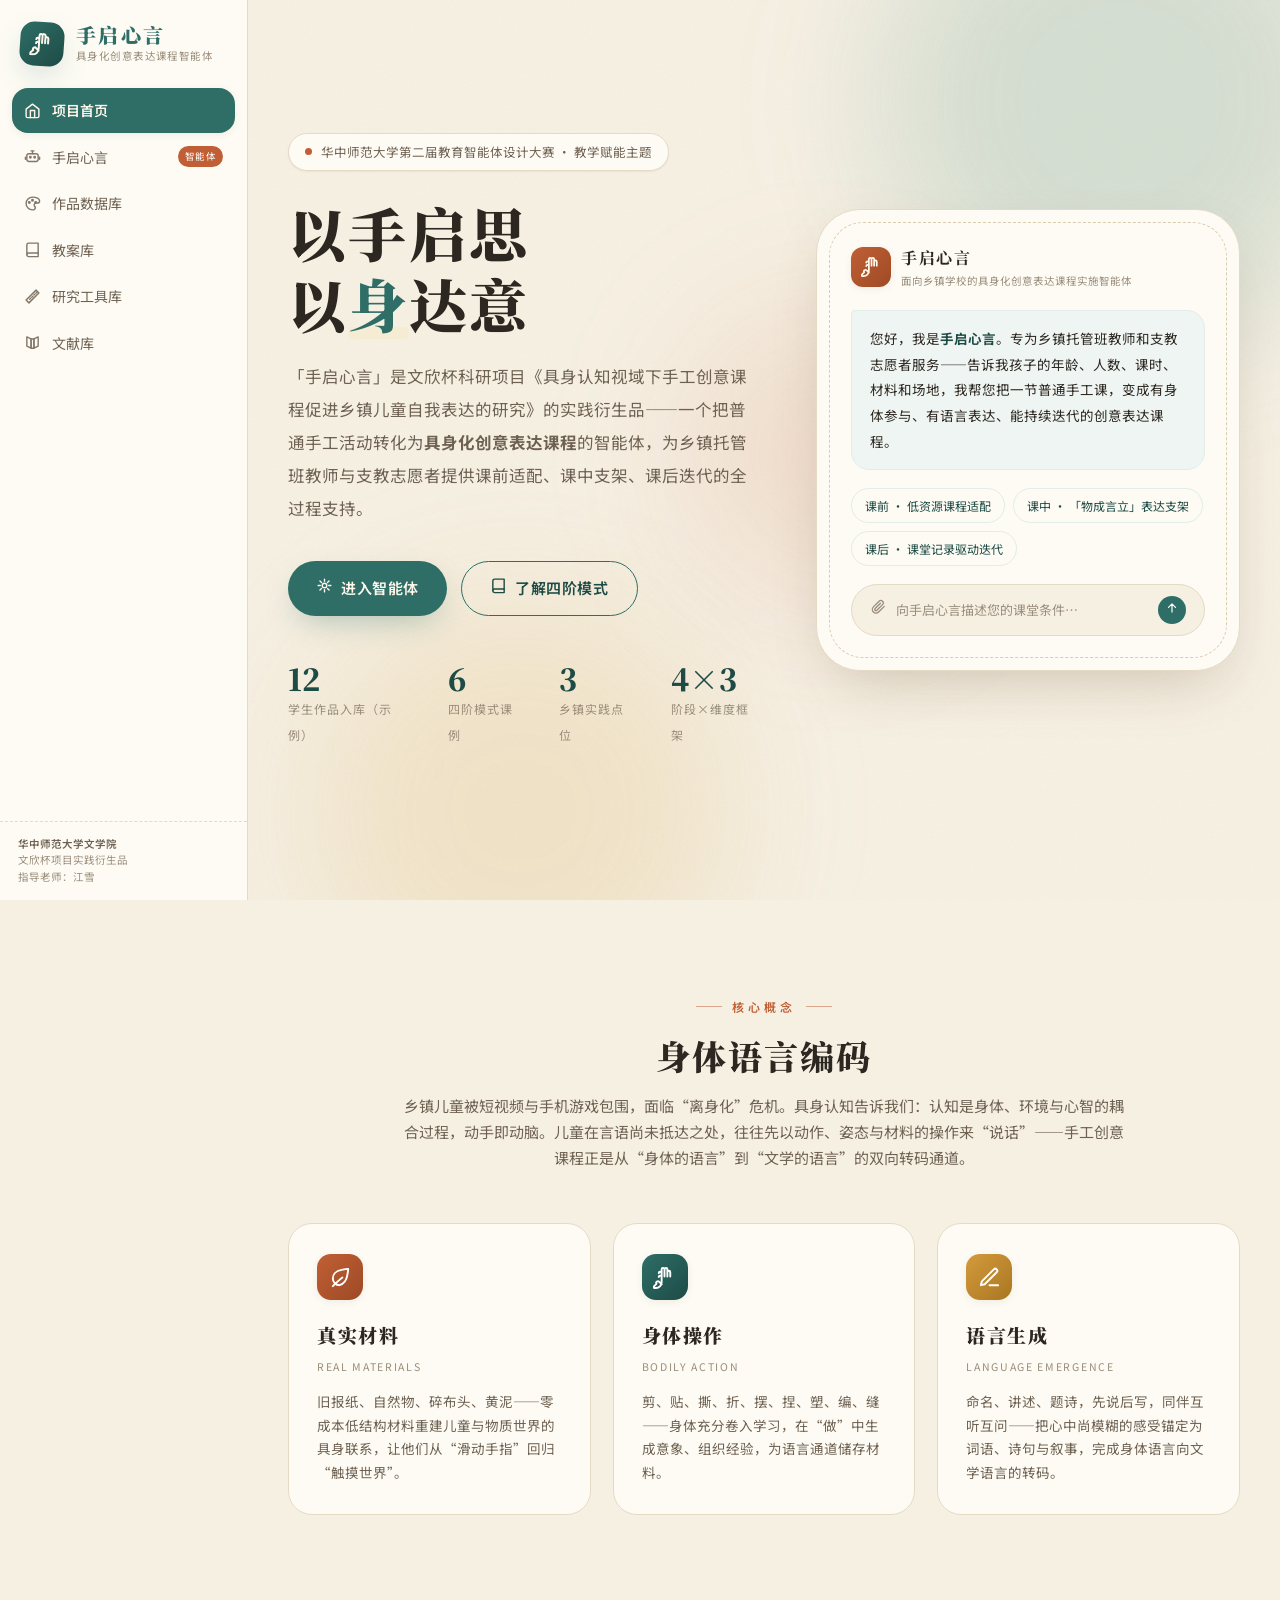
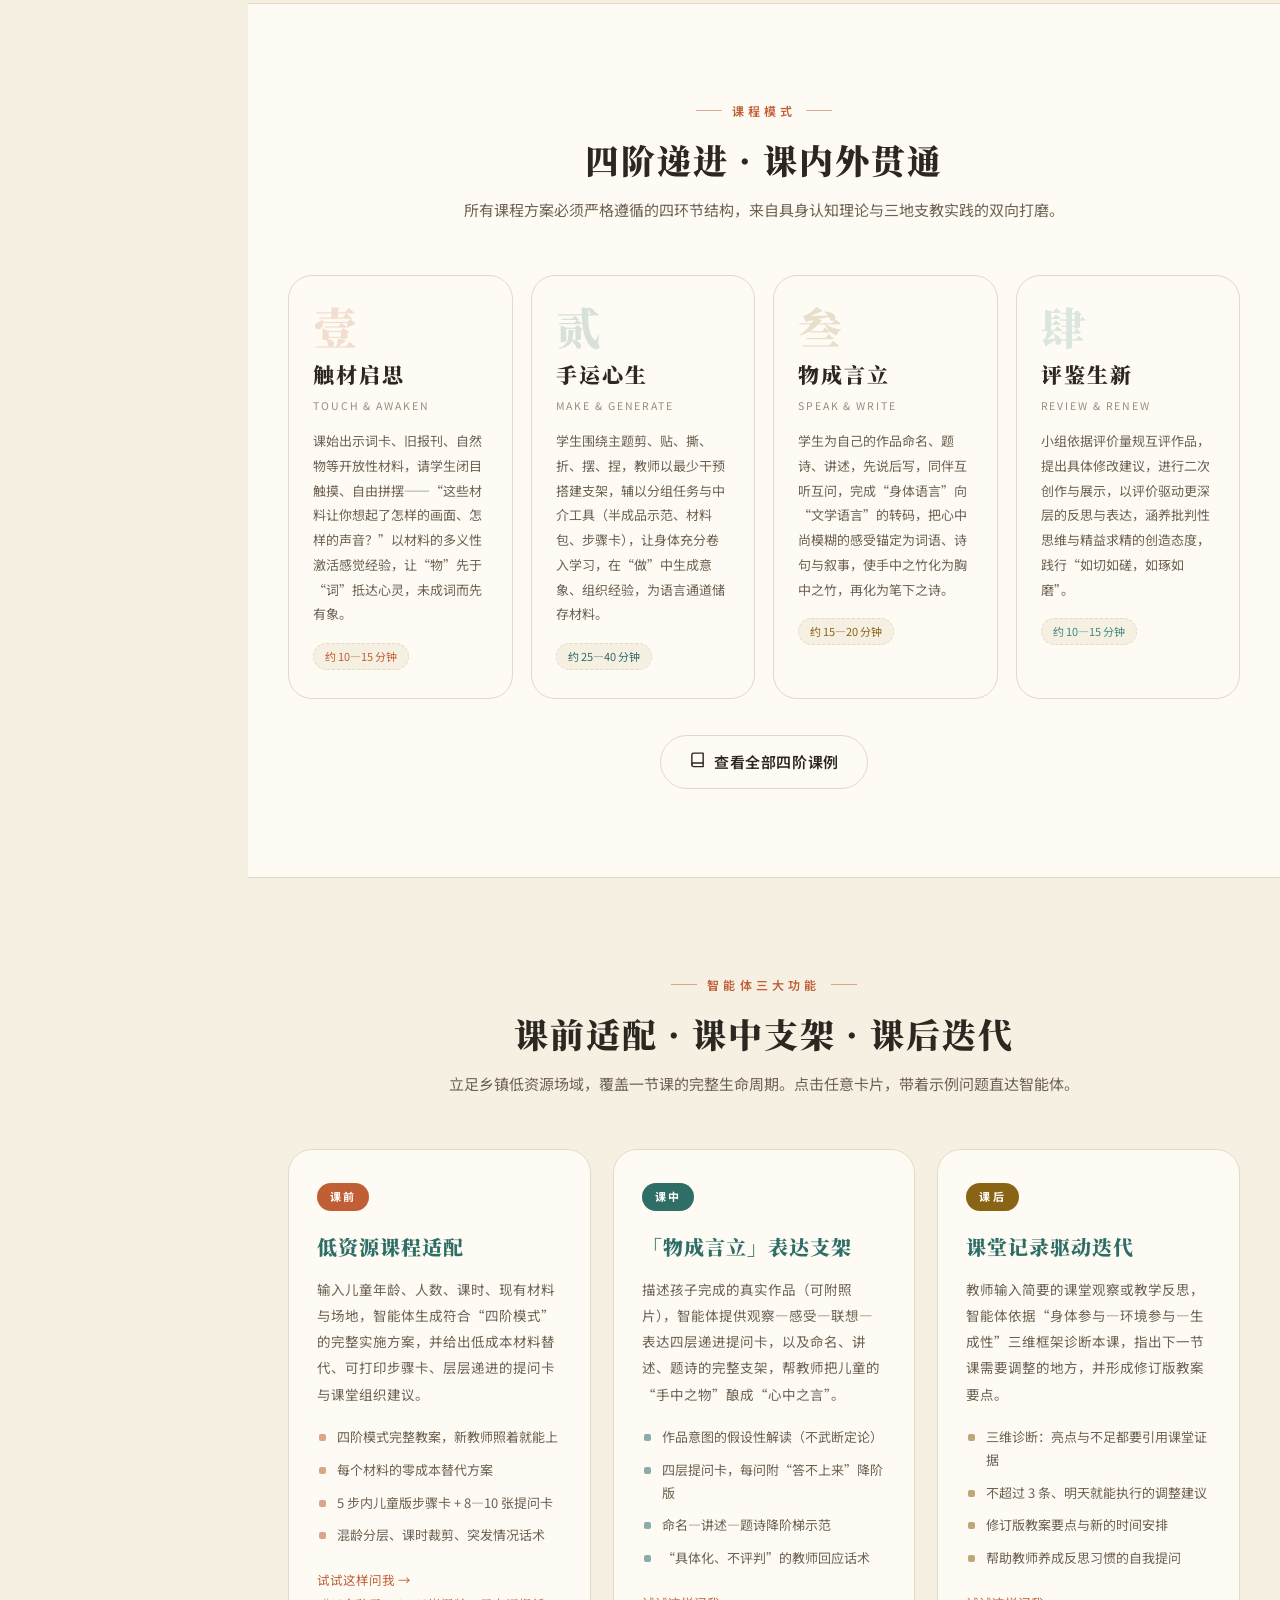
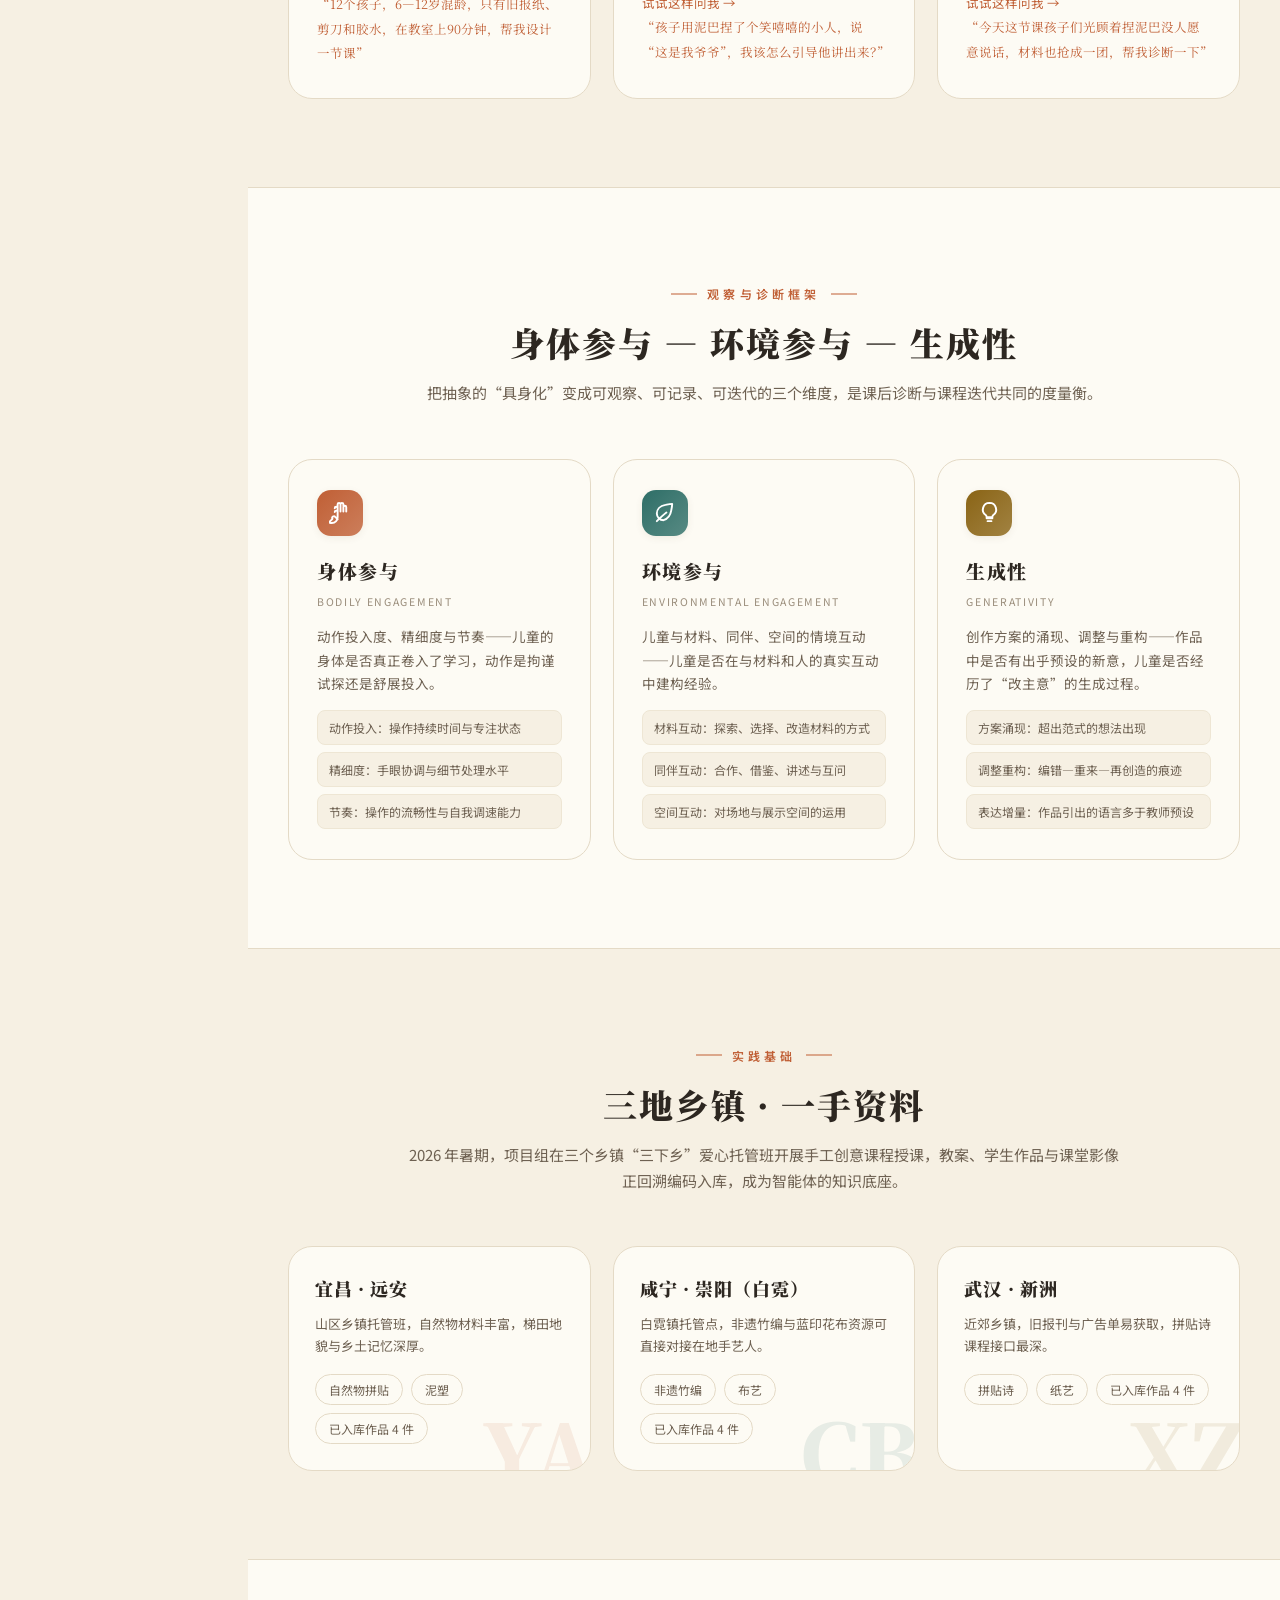
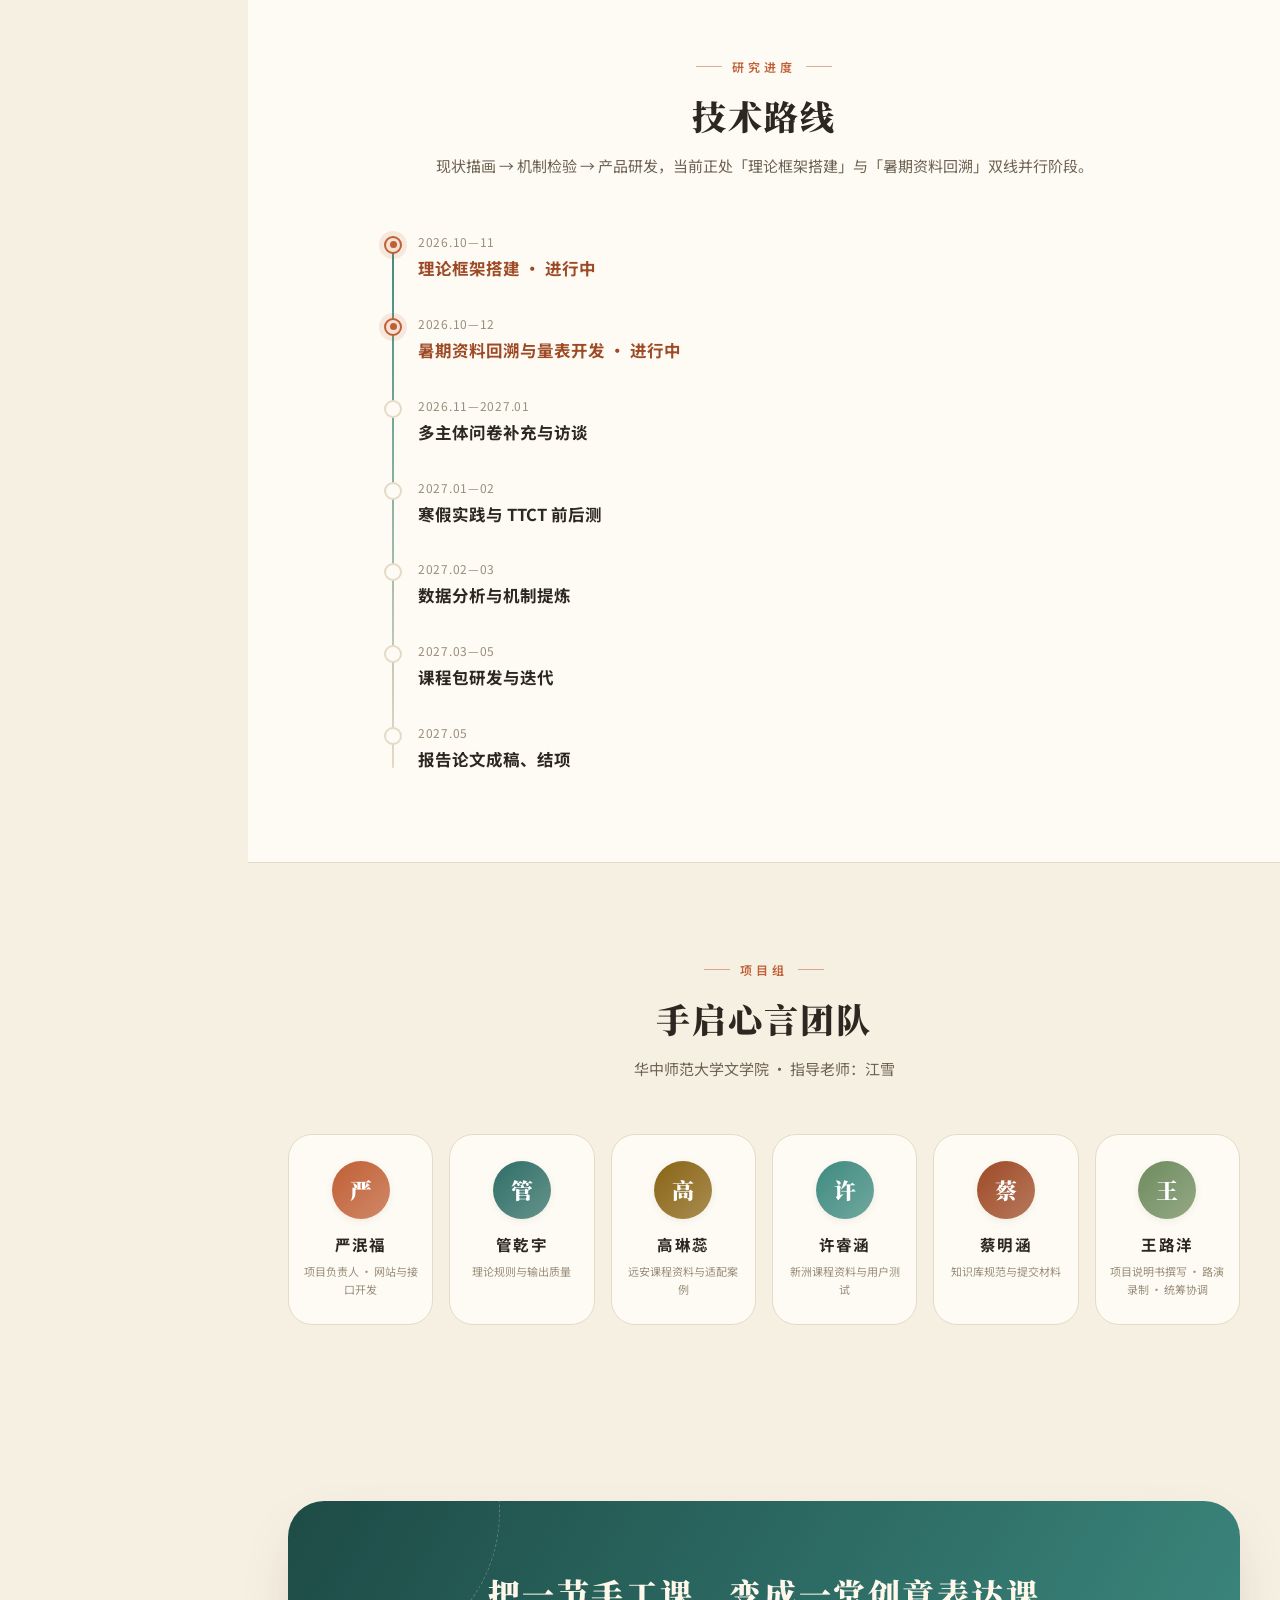
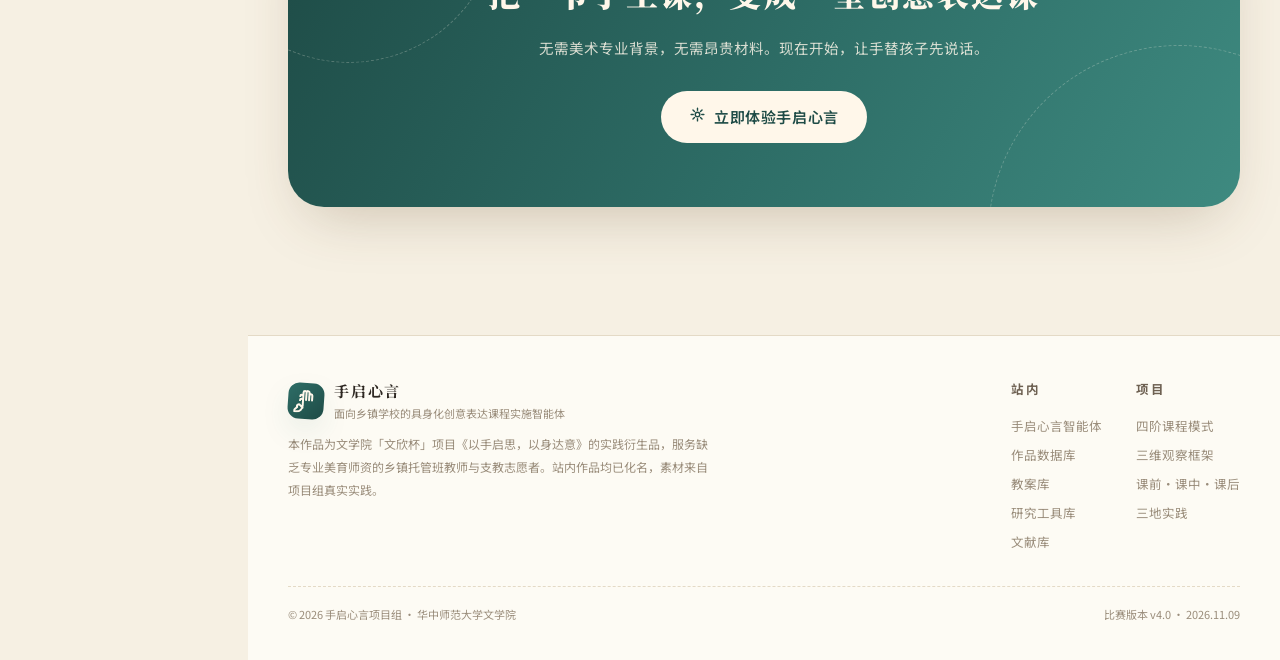
==== commit e11751f1: "v4.1: 隐藏API设置入口、思考提示文案、团队新增王路洋" ====
--- a/index.html
+++ b/index.html
@@ -226,7 +226,7 @@
     <h4>${s.name}${s.status === 'doing' ? ' · 进行中' : ''}</h4>
   </div>`).join(''));
 
-const avaColors = ['#C05F35', '#2E6E67', '#8A6415', '#3E8A80', '#9E4A26'];
+const avaColors = ['#C05F35', '#2E6E67', '#8A6415', '#3E8A80', '#9E4A26', '#6E8B5E'];
 $('teamGrid', DB.project.team.map((m, i) => `
   <div class="member rv rv-d${i + 1}">
     <div class="ava" style="background:linear-gradient(135deg,${avaColors[i]},${avaColors[i]}BB)">${m[0]}</div>
--- a/assets/css/style.css
+++ b/assets/css/style.css
@@ -453,7 +453,7 @@
 .tl-item.doing h4 { color: var(--terra-deep); }
 
 /* 团队 */
-.team-grid { display: grid; grid-template-columns: repeat(5, 1fr); gap: 16px; }
+.team-grid { display: grid; grid-template-columns: repeat(6, 1fr); gap: 16px; }
 .member { text-align: center; padding: 26px 12px; border-radius: var(--r-lg); background: var(--paper-2); border: 1px solid var(--line); transition: all .3s var(--ease-out); }
 .member:hover { transform: translateY(-4px); box-shadow: var(--sh-sm); border-color: var(--teal-mid); }
 .member .ava {
@@ -904,6 +904,7 @@
 .typing i { width: 8px; height: 8px; border-radius: 50%; background: var(--teal-mid); animation: tp 1.2s infinite; }
 .typing i:nth-child(2) { animation-delay: .18s; } .typing i:nth-child(3) { animation-delay: .36s; }
 @keyframes tp { 0%, 60%, 100% { transform: translateY(0); opacity: .4; } 30% { transform: translateY(-6px); opacity: 1; } }
+.think-hint { font-size: 12px; color: var(--ink-faint); margin-top: 8px; letter-spacing: .03em; }
 
 /* Markdown 排版 */
 .md h1, .md h2, .md h3, .md h4 { font-family: var(--serif); color: var(--ink); line-height: 1.5; }
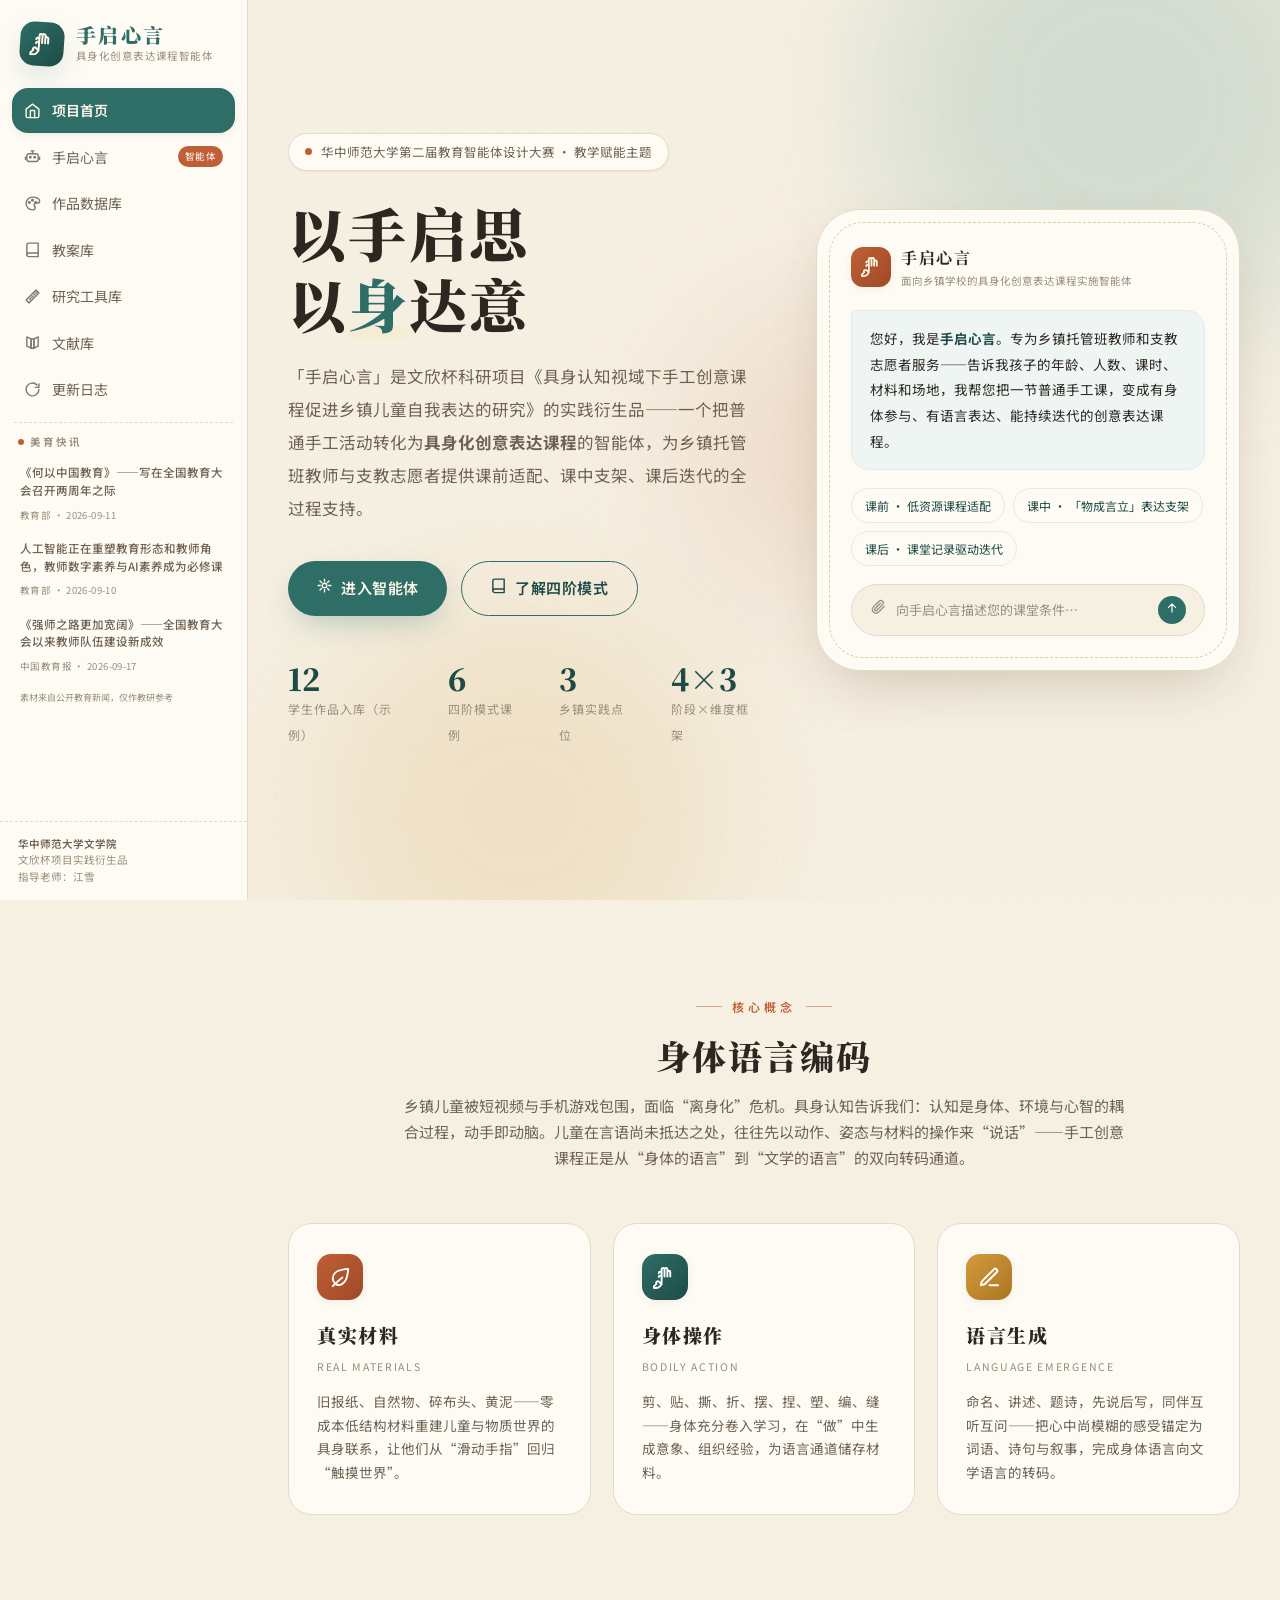
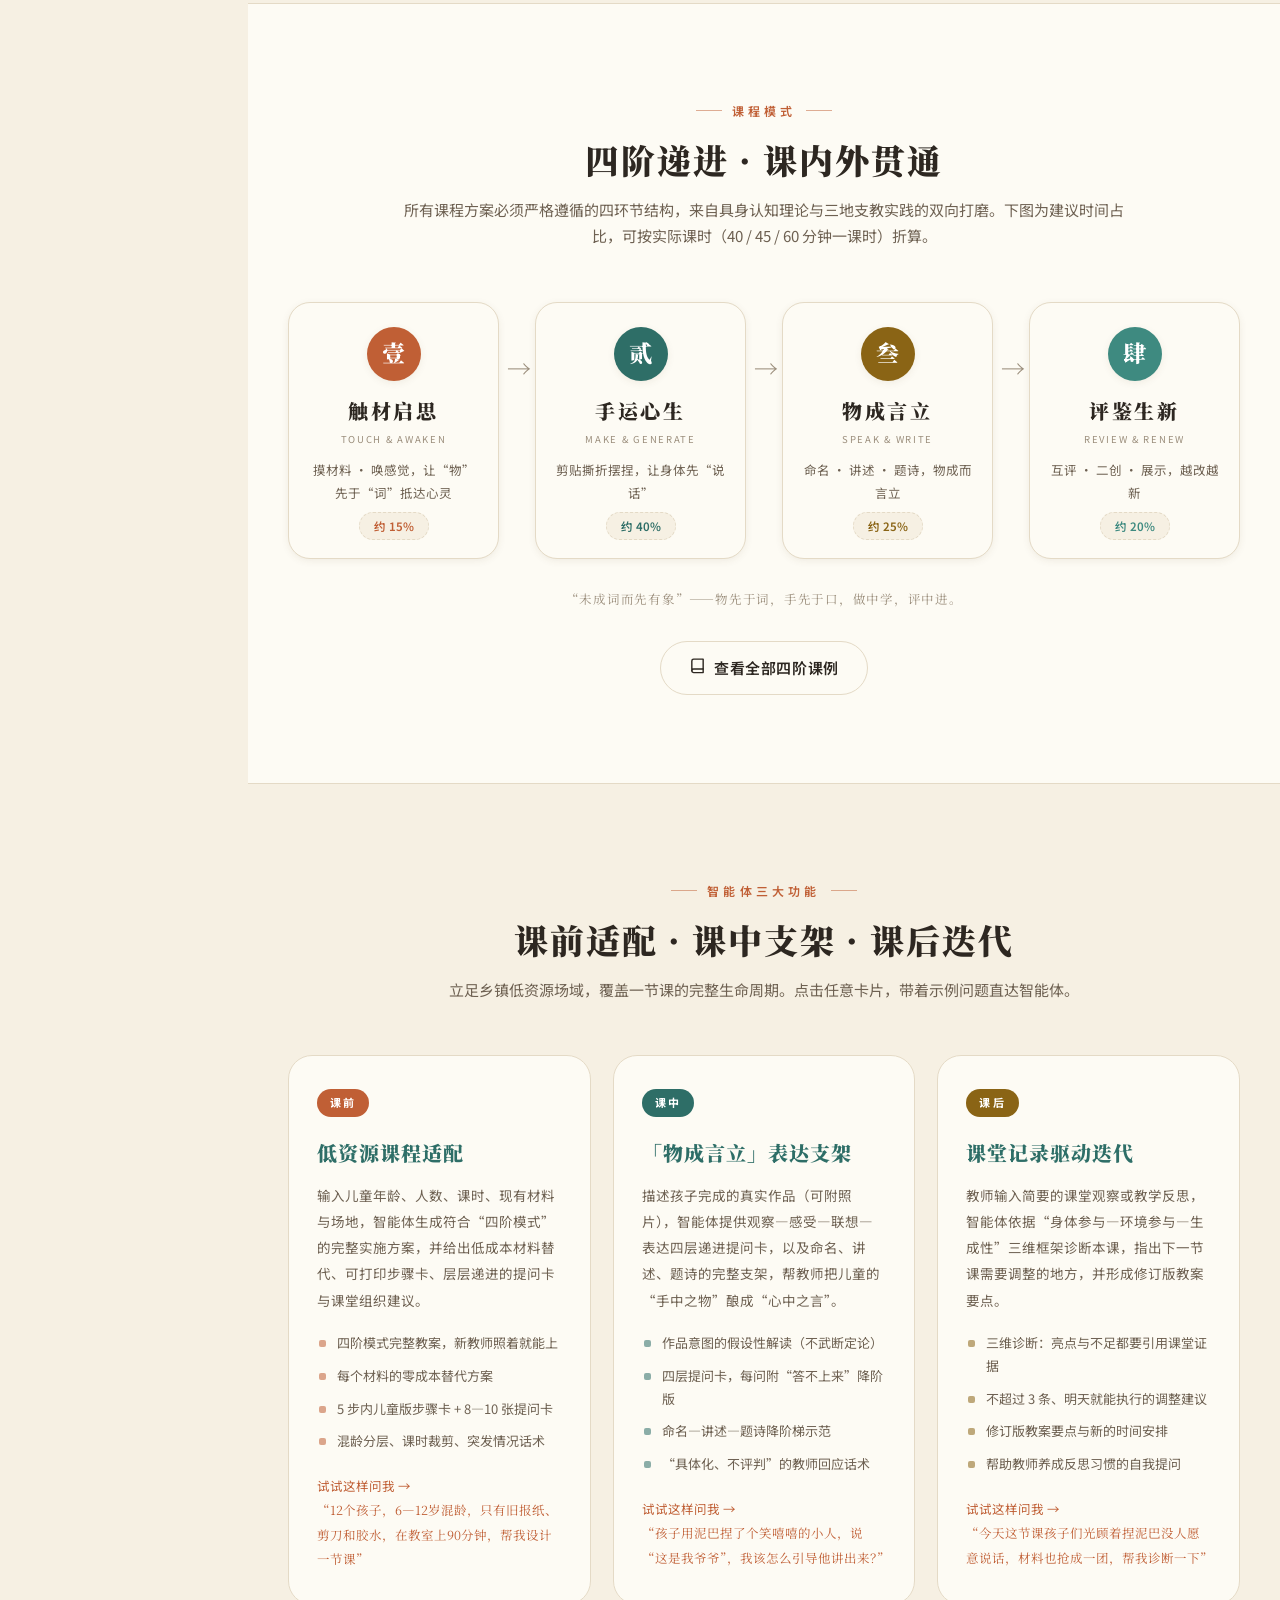
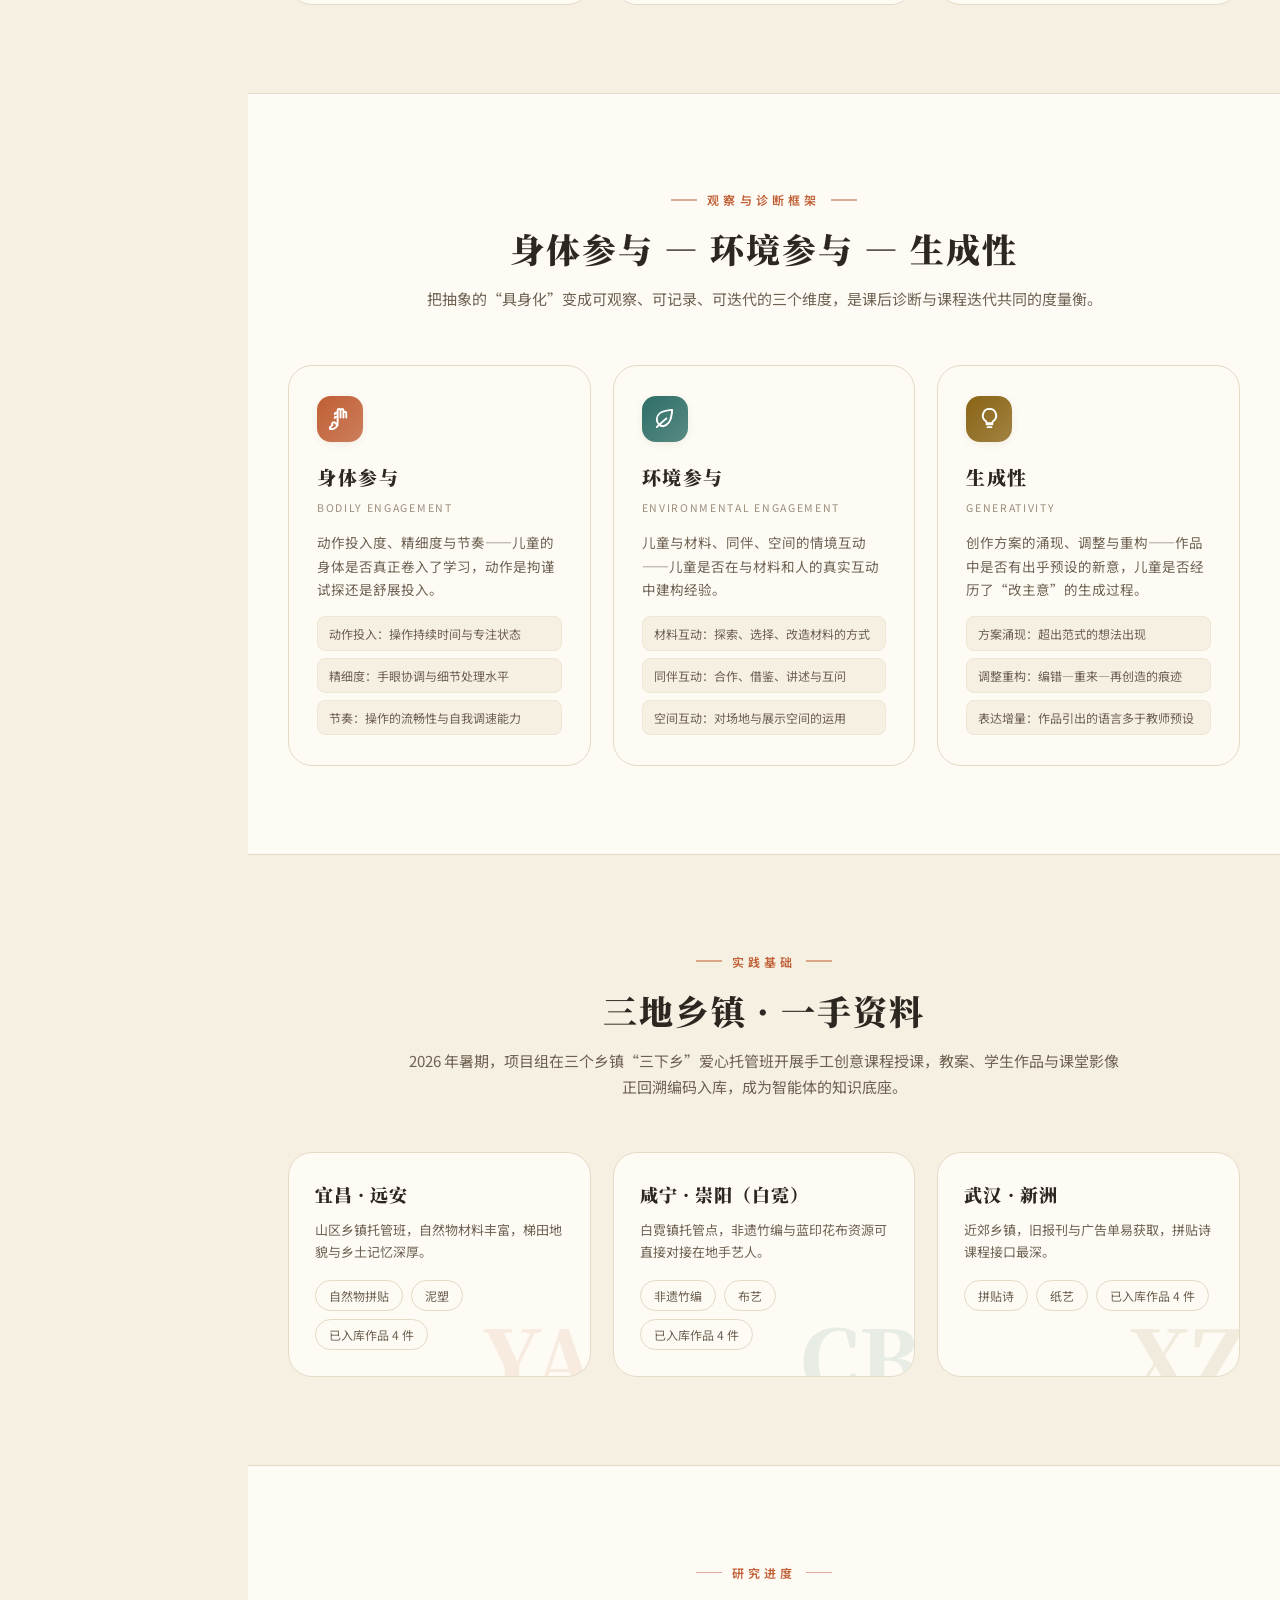
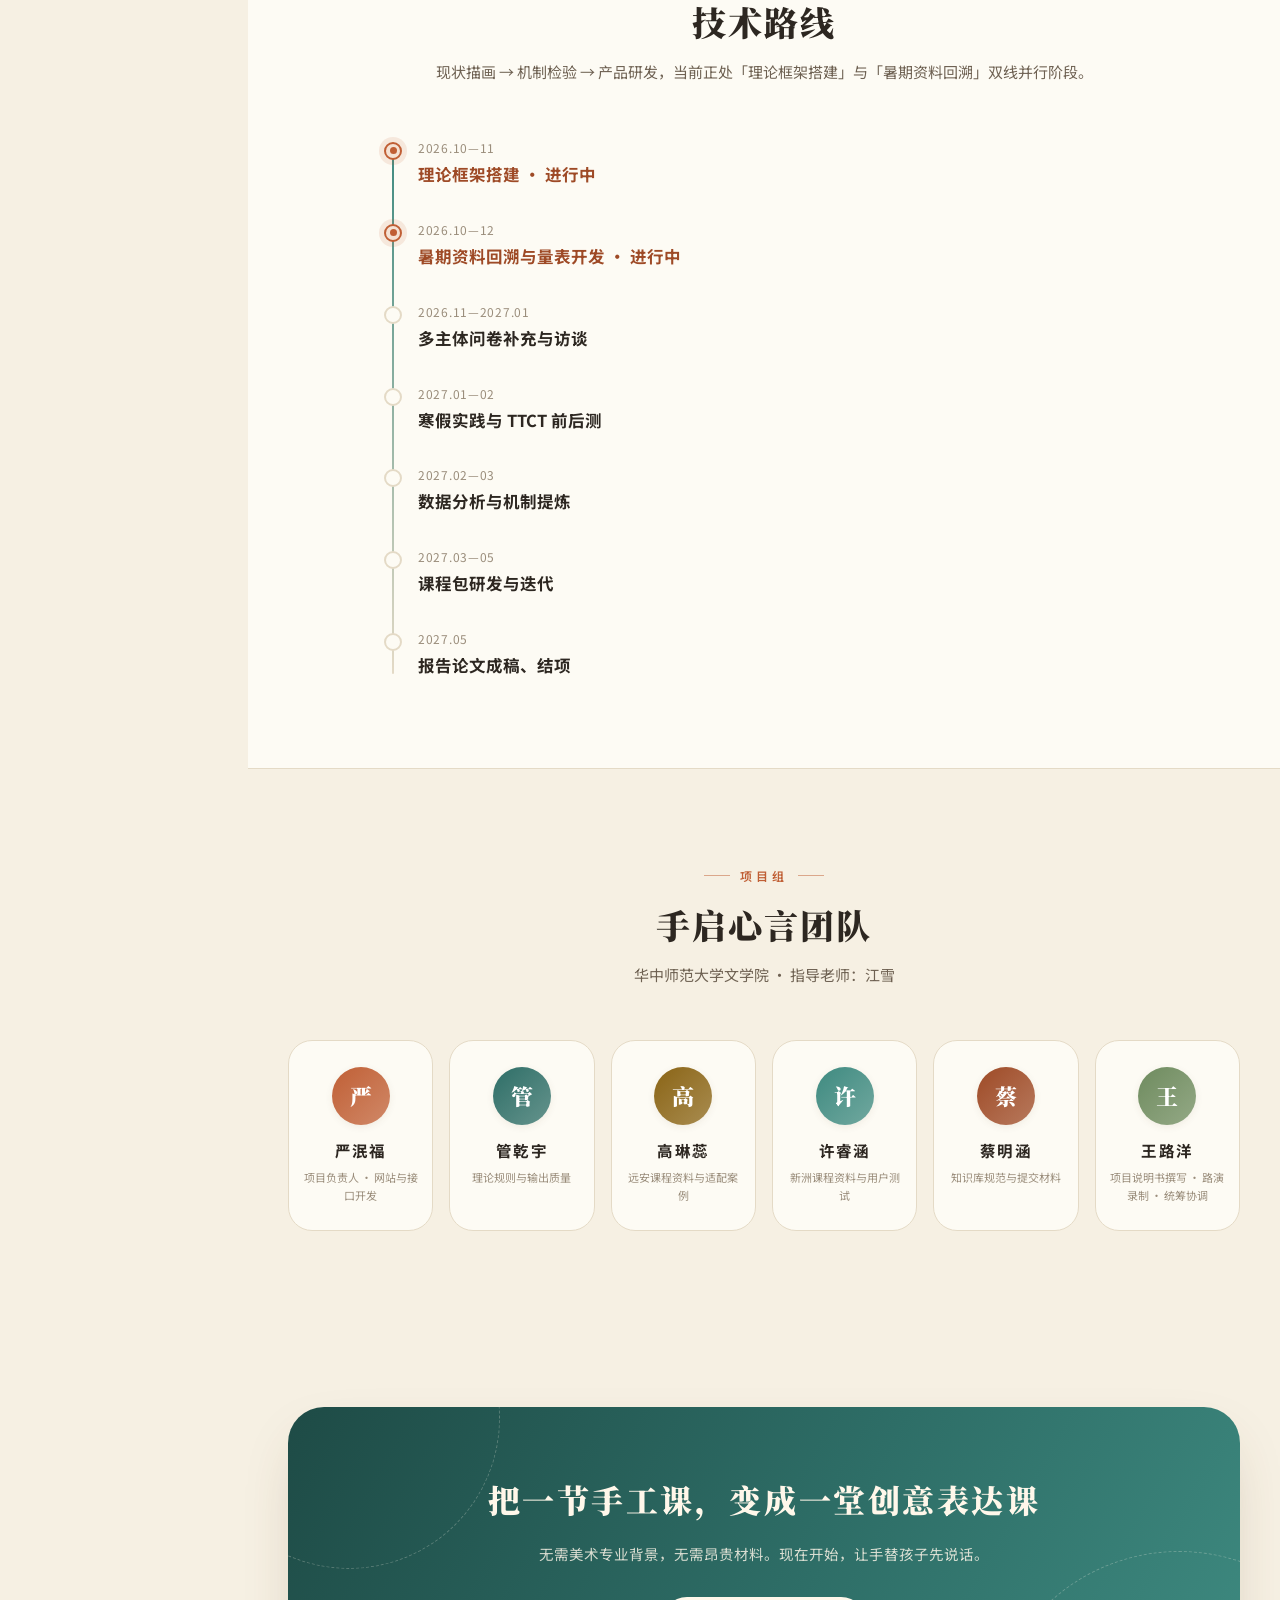
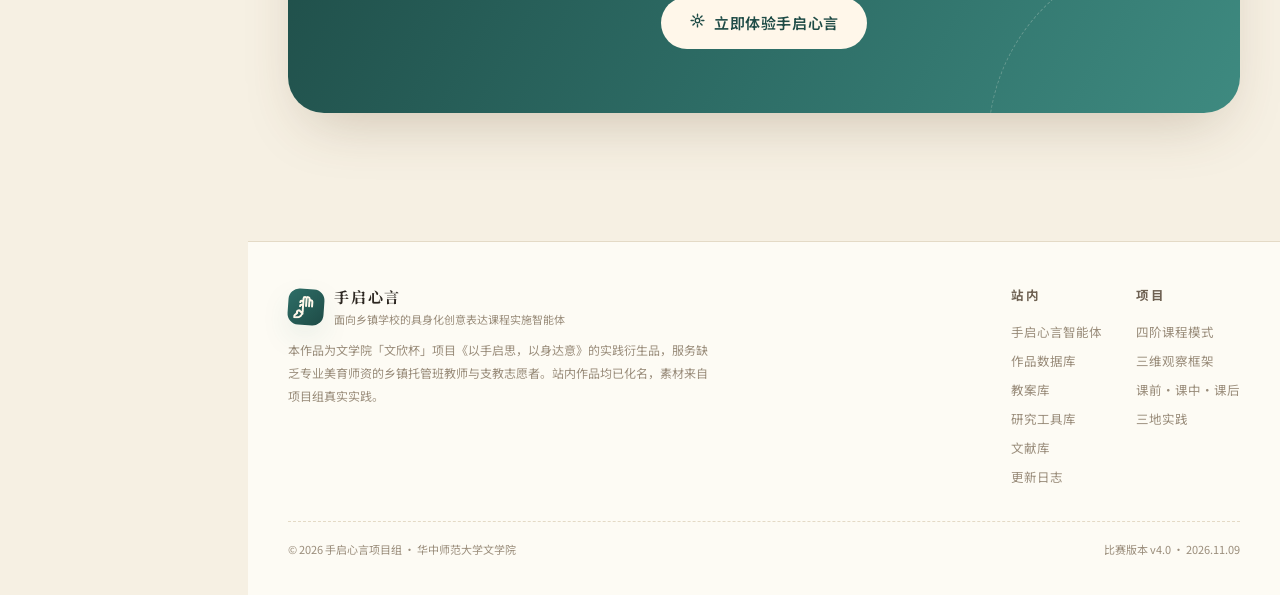
==== commit 5166a46e: "v4.2: 导师反馈迭代（四阶图形化/占比制/时间条/移动适配/快讯/更新日志）" ====
--- a/index.html
+++ b/index.html
@@ -88,10 +88,11 @@
       <div class="sec-head rv">
         <div class="sec-eyebrow">课程模式</div>
         <h2 class="sec-title">四阶递进 · 课内外贯通</h2>
-        <p class="sec-desc">所有课程方案必须严格遵循的四环节结构，来自具身认知理论与三地支教实践的双向打磨。</p>
-      </div>
-      <div class="four-grid" id="fourGrid"></div>
-      <div style="text-align:center;margin-top:36px" class="rv">
+        <p class="sec-desc">所有课程方案必须严格遵循的四环节结构，来自具身认知理论与三地支教实践的双向打磨。下图为建议时间占比，可按实际课时（40 / 45 / 60 分钟一课时）折算。</p>
+      </div>
+      <div class="four-flow" id="fourFlow"></div>
+      <div class="ff-note rv">“未成词而先有象”——物先于词，手先于口，做中学，评中进。</div>
+      <div style="text-align:center;margin-top:30px" class="rv">
         <a class="btn btn-paper" href="lessons.html"><span id="ctaIcon3"></span>查看全部四阶课例</a>
       </div>
     </div>
@@ -186,13 +187,13 @@
 
 $('frameChips', DB.flows.map((f) => `<a class="hero-frame-chip" href="agent.html?mode=${f.tag === '课前' ? 'plan' : f.tag === '课中' ? 'scaffold' : 'iterate'}">${f.tag} · ${f.title}</a>`).join(''));
 
-$('fourGrid', DB.fourSteps.map((s, i) => `
-  <div class="four-card rv rv-d${i + 1}" style="--fc:${s.color}">
-    <div class="four-no">${s.no}</div>
-    <div class="four-name">${s.name}</div>
-    <div class="four-en">${s.en}</div>
-    <div class="four-desc">${s.desc}</div>
-    <span class="four-time">${s.time}</span>
+$('fourFlow', DB.fourSteps.map((s, i) => `
+  <div class="ff-node rv rv-d${i + 1}" style="--fc:${s.color}" title="${s.desc}">
+    <div class="ff-dot">${s.no}</div>
+    <b>${s.name}</b>
+    <span class="en">${s.en}</span>
+    <p>${s.short}</p>
+    <em>${s.pct}</em>
   </div>`).join(''));
 
 $('flowGrid', DB.flows.map((f, i) => `
--- a/assets/css/style.css
+++ b/assets/css/style.css
@@ -94,6 +94,8 @@
   border-right: 1px solid var(--line);
   display: flex; flex-direction: column;
   z-index: 50;
+  overflow-y: auto;
+  scrollbar-width: thin;
 }
 
 .rail-brand {
@@ -354,35 +356,63 @@
 }
 .hero-frame-input .go svg { width: 14px; height: 14px; }
 
-/* 四阶模式 */
-.four-grid { display: grid; grid-template-columns: repeat(4, 1fr); gap: 18px; }
-.four-card {
+/* 四阶流程图（图形化呈现） */
+.four-flow { display: grid; grid-template-columns: repeat(4, 1fr); gap: 36px; }
+.ff-node {
   background: var(--paper-2); border: 1px solid var(--line);
-  border-radius: var(--r-lg); padding: 28px 24px;
-  position: relative; overflow: hidden;
-  transition: all .35s var(--ease-out);
-}
-.four-card:hover { transform: translateY(-6px); box-shadow: var(--sh-md); border-color: transparent; }
-.four-card::before {
-  content: ""; position: absolute; top: 0; left: 0; right: 0; height: 4px;
-  background: var(--fc, var(--teal));
-  transform: scaleX(0); transform-origin: left;
-  transition: transform .4s var(--ease-out);
-}
-.four-card:hover::before { transform: scaleX(1); }
-.four-no {
-  font-family: var(--serif); font-size: 44px; font-weight: 900;
-  color: var(--fc, var(--teal)); opacity: .18; line-height: 1;
-}
-.four-name { font-family: var(--serif); font-size: 21px; font-weight: 900; letter-spacing: .1em; margin: 8px 0 4px; }
-.four-en { font-size: 10.5px; color: var(--ink-faint); letter-spacing: .18em; text-transform: uppercase; }
-.four-desc { margin-top: 14px; font-size: 13px; color: var(--ink-soft); line-height: 1.9; }
-.four-time {
-  margin-top: 16px; display: inline-block;
-  font-size: 11px; color: var(--fc, var(--teal));
-  background: var(--paper); border: 1px dashed var(--line);
-  padding: 3px 11px; border-radius: 99px;
-}
+  border-radius: 22px; padding: 24px 18px 18px;
+  text-align: center; position: relative;
+  box-shadow: var(--sh-sm);
+  transition: transform .3s var(--ease-out), box-shadow .3s;
+}
+.ff-node:hover { transform: translateY(-5px); box-shadow: var(--sh-md); }
+.ff-node::after {
+  content: "→"; position: absolute; right: -33px; top: 44px;
+  font-size: 24px; color: var(--ink-faint); font-family: var(--serif);
+}
+.ff-node:last-child::after { display: none; }
+.ff-dot {
+  width: 54px; height: 54px; margin: 0 auto 12px;
+  border-radius: 50%;
+  background: var(--fc);
+  color: #fff; font-family: var(--serif); font-weight: 900; font-size: 23px;
+  display: flex; align-items: center; justify-content: center;
+  box-shadow: var(--sh-sm);
+}
+.ff-node b { font-family: var(--serif); font-size: 20px; font-weight: 900; letter-spacing: .14em; display: block; }
+.ff-node .en { display: block; font-size: 9.5px; letter-spacing: .18em; color: var(--ink-faint); text-transform: uppercase; margin-top: 3px; }
+.ff-node p { margin-top: 12px; font-size: 12.5px; color: var(--ink-soft); line-height: 1.8; min-height: 44px; }
+.ff-node em {
+  display: inline-block; font-style: normal; font-size: 11.5px; font-weight: 600;
+  color: var(--fc); background: var(--paper); border: 1px dashed var(--line);
+  padding: 3px 14px; border-radius: 99px; margin-top: 8px;
+}
+.ff-note { text-align: center; font-size: 12.5px; color: var(--ink-faint); margin-top: 30px; font-family: var(--serif); letter-spacing: .06em; }
+@media (max-width: 860px) {
+  .four-flow { grid-template-columns: 1fr; gap: 34px; max-width: 420px; margin: 0 auto; }
+  .ff-node::after { content: "↓"; right: auto; left: 50%; top: auto; bottom: -30px; transform: translateX(-50%); }
+  .ff-node p { min-height: 0; }
+}
+
+/* 智能体时间分配图示（彩条） */
+.alloc-bar { margin-top: 14px; border: 1px solid var(--line); border-radius: 14px; background: var(--paper); padding: 13px 15px 11px; }
+.alloc-title { font-size: 12px; font-weight: 600; color: var(--ink-soft); margin-bottom: 9px; letter-spacing: .03em; }
+.alloc-track { display: flex; height: 26px; border-radius: 8px; overflow: hidden; gap: 2px; }
+.alloc-track i { display: block; height: 100%; border-radius: 2px; min-width: 4px; transition: width .8s var(--ease-out); }
+.alloc-legend { display: flex; flex-wrap: wrap; gap: 6px 16px; margin-top: 9px; }
+.alloc-legend span { display: inline-flex; align-items: center; gap: 6px; font-size: 11.5px; color: var(--ink-soft); }
+.alloc-legend i { width: 10px; height: 10px; border-radius: 3px; display: inline-block; }
+
+/* 侧栏美育快讯 */
+.rail-news { margin: 4px 14px 12px; border-top: 1px dashed var(--line); padding-top: 10px; }
+.rail-news h6 { font-size: 10.5px; letter-spacing: .2em; color: var(--ink-faint); padding: 0 4px 6px; font-weight: 600; display: flex; align-items: center; gap: 6px; }
+.rail-news h6 .pulse { width: 6px; height: 6px; border-radius: 50%; background: var(--terra); animation: pulseDot 2.2s infinite; }
+.rn-item { display: block; padding: 7px 6px; border-radius: 9px; transition: background .18s; cursor: pointer; }
+.rn-item:hover { background: var(--teal-ghost); }
+.rn-item b { display: block; font-size: 11.5px; font-weight: 500; color: var(--ink-soft); line-height: 1.55; }
+.rn-item span { font-size: 9.5px; color: var(--ink-faint); letter-spacing: .04em; }
+.rn-more { font-size: 10px; color: var(--teal); padding: 4px 6px 2px; display: inline-block; }
+.rn-note { font-size: 9px; color: var(--ink-faint); padding: 6px 6px 0; line-height: 1.5; }
 
 /* 课前课中课后 全流程 */
 .flow { display: grid; grid-template-columns: repeat(3, 1fr); gap: 22px; }
@@ -1026,15 +1056,49 @@
 .mobile-top {
   display: none;
   position: sticky; top: 0; z-index: 60;
-  background: rgba(253, 251, 244, .9);
+  background: rgba(253, 251, 244, .92);
   backdrop-filter: blur(10px);
   border-bottom: 1px solid var(--line);
-  padding: 10px 18px;
+  padding: 10px 14px;
   align-items: center; gap: 10px;
 }
-.mobile-top .brand-mark { width: 34px; height: 34px; border-radius: 10px; }
+.mobile-top .brand-mark { width: 34px; height: 34px; border-radius: 10px; flex: none; }
 .mobile-top .brand-mark svg { width: 18px; height: 18px; }
-.mobile-top b { font-family: var(--serif); letter-spacing: .1em; }
-.mobile-top nav { margin-left: auto; display: flex; gap: 12px; font-size: 13px; }
-.mobile-top nav a { color: var(--ink-soft); }
+.mobile-top b { font-family: var(--serif); letter-spacing: .1em; flex: none; }
+.mobile-top nav {
+  margin-left: auto;
+  display: flex; gap: 16px;
+  font-size: 13px;
+  overflow-x: auto;
+  white-space: nowrap;
+  scrollbar-width: none;
+  -webkit-overflow-scrolling: touch;
+}
+.mobile-top nav::-webkit-scrollbar { display: none; }
+.mobile-top nav a { color: var(--ink-soft); flex: none; }
 .mobile-top nav a.active { color: var(--teal); font-weight: 700; }
+@media (max-width: 520px) {
+  .mobile-top b { display: none; }
+}
+
+/* 手机端对话页适配：避让右下角平台悬浮标，压缩留白 */
+@media (max-width: 860px) {
+  .chat-topbar { padding: 0 14px; gap: 10px; height: 54px; }
+  .chat-topbar .t-sub { display: none; }
+  .chat-topbar .t-name { font-size: 15px; }
+  .status-pill { white-space: nowrap; font-size: 10.5px; padding: 4px 9px; }
+  .icon-btn { width: 32px; height: 32px; }
+  .msgs { padding: 16px 12px 12px; gap: 20px; }
+  .msg-user .bubble { max-width: 94%; }
+  .msg-ai .bubble { padding: 14px 16px; font-size: 13.5px; }
+  .composer { padding: 6px 10px 44px; }
+  .composer-inner { max-width: 100%; }
+  .composer-modes { overflow-x: auto; flex-wrap: nowrap; scrollbar-width: none; padding-bottom: 2px; }
+  .composer-modes::-webkit-scrollbar { display: none; }
+  .mode-chip { flex: none; }
+  .composer-hint { display: none; }
+  /* 发送键移到左侧，避开右下角平台悬浮标 */
+  .send-btn { order: -1; margin-left: 0; margin-right: 6px; flex: none; }
+  .welcome-card li { font-size: 12px !important; }
+  .chat-scroll { -webkit-overflow-scrolling: touch; }
+}
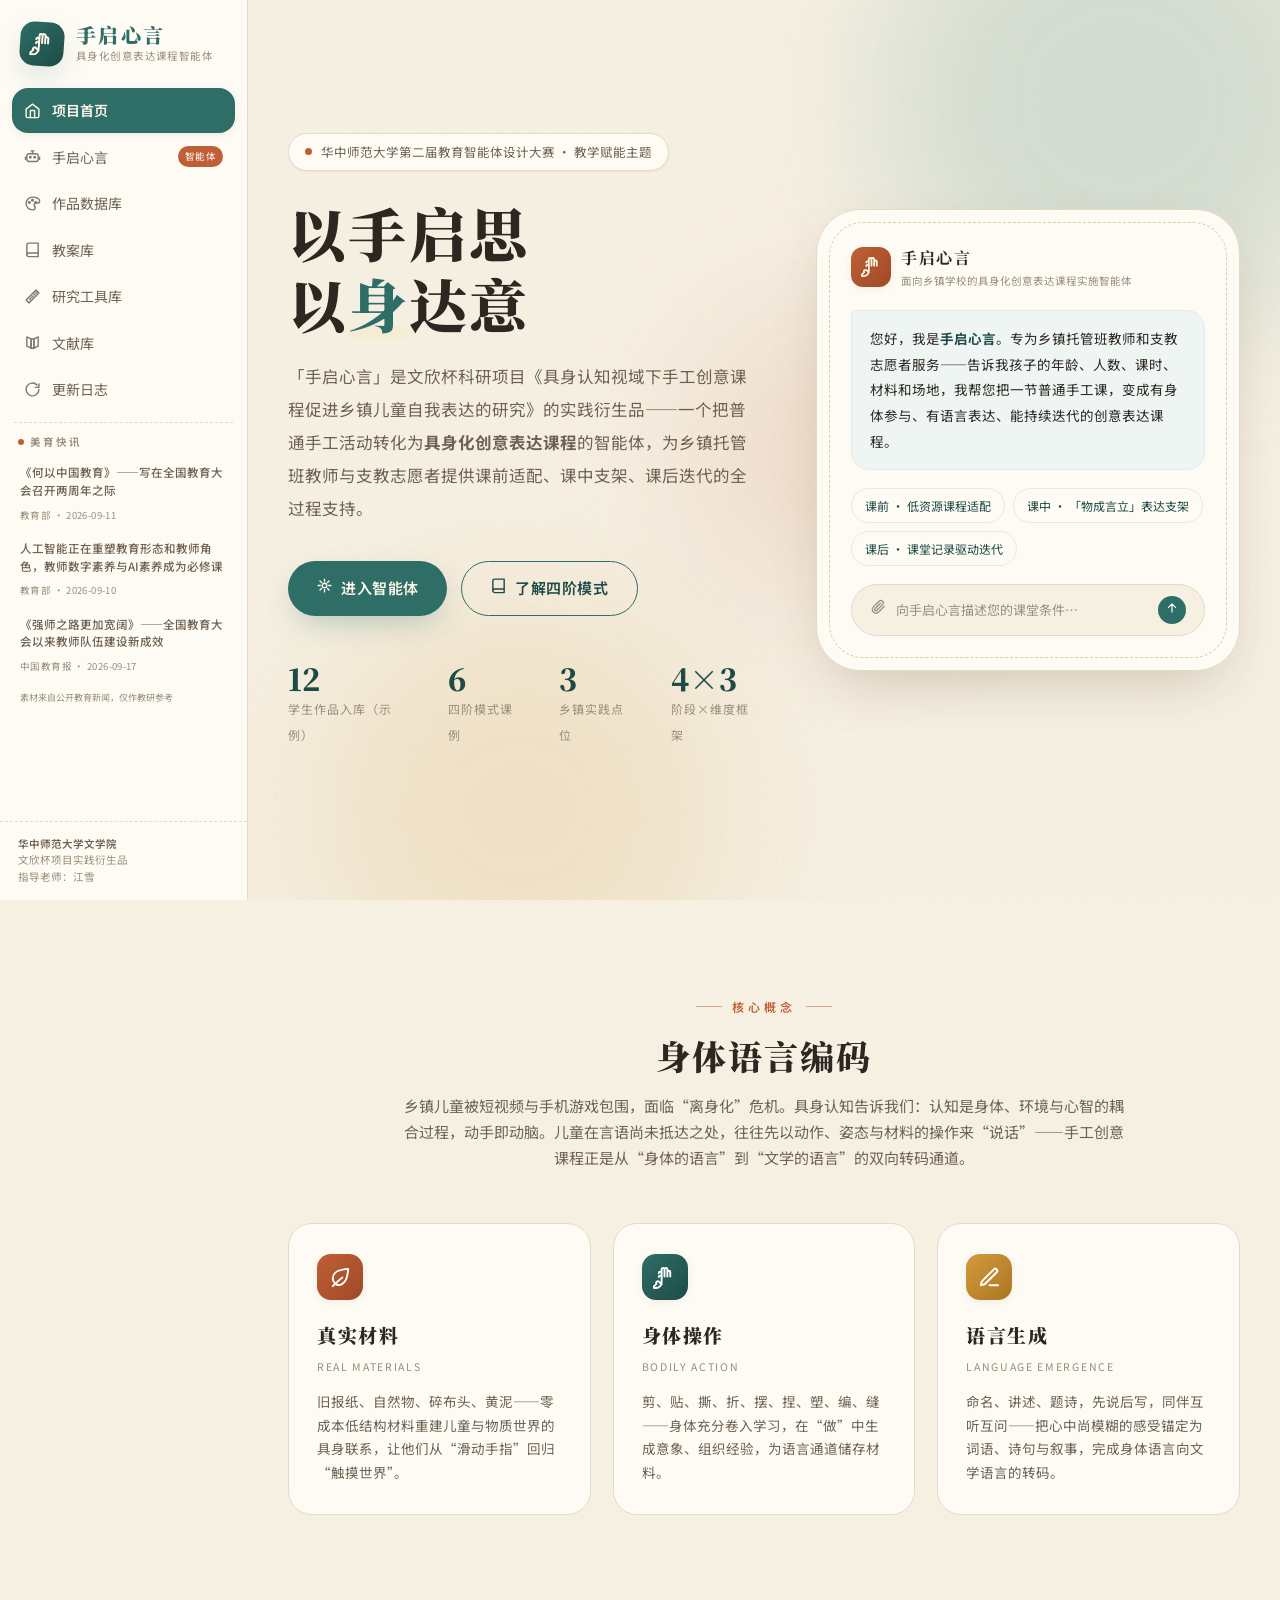
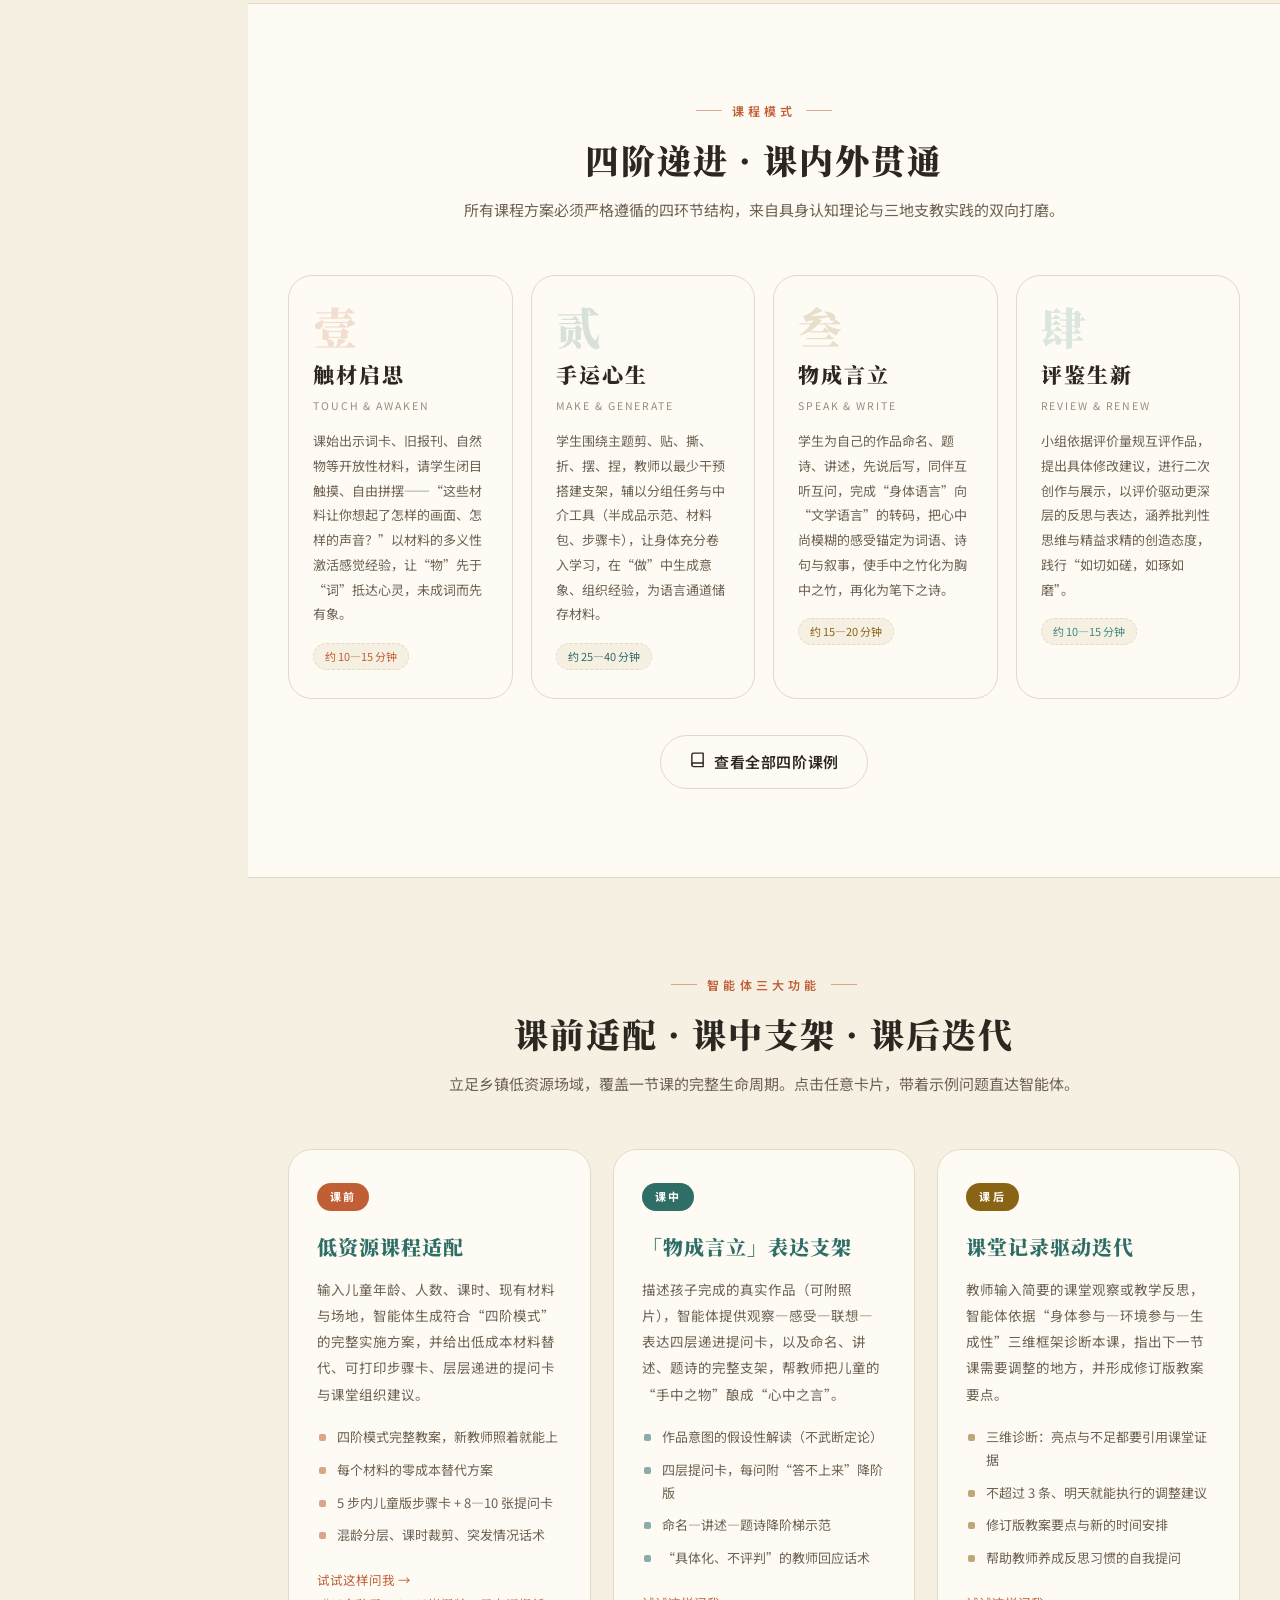
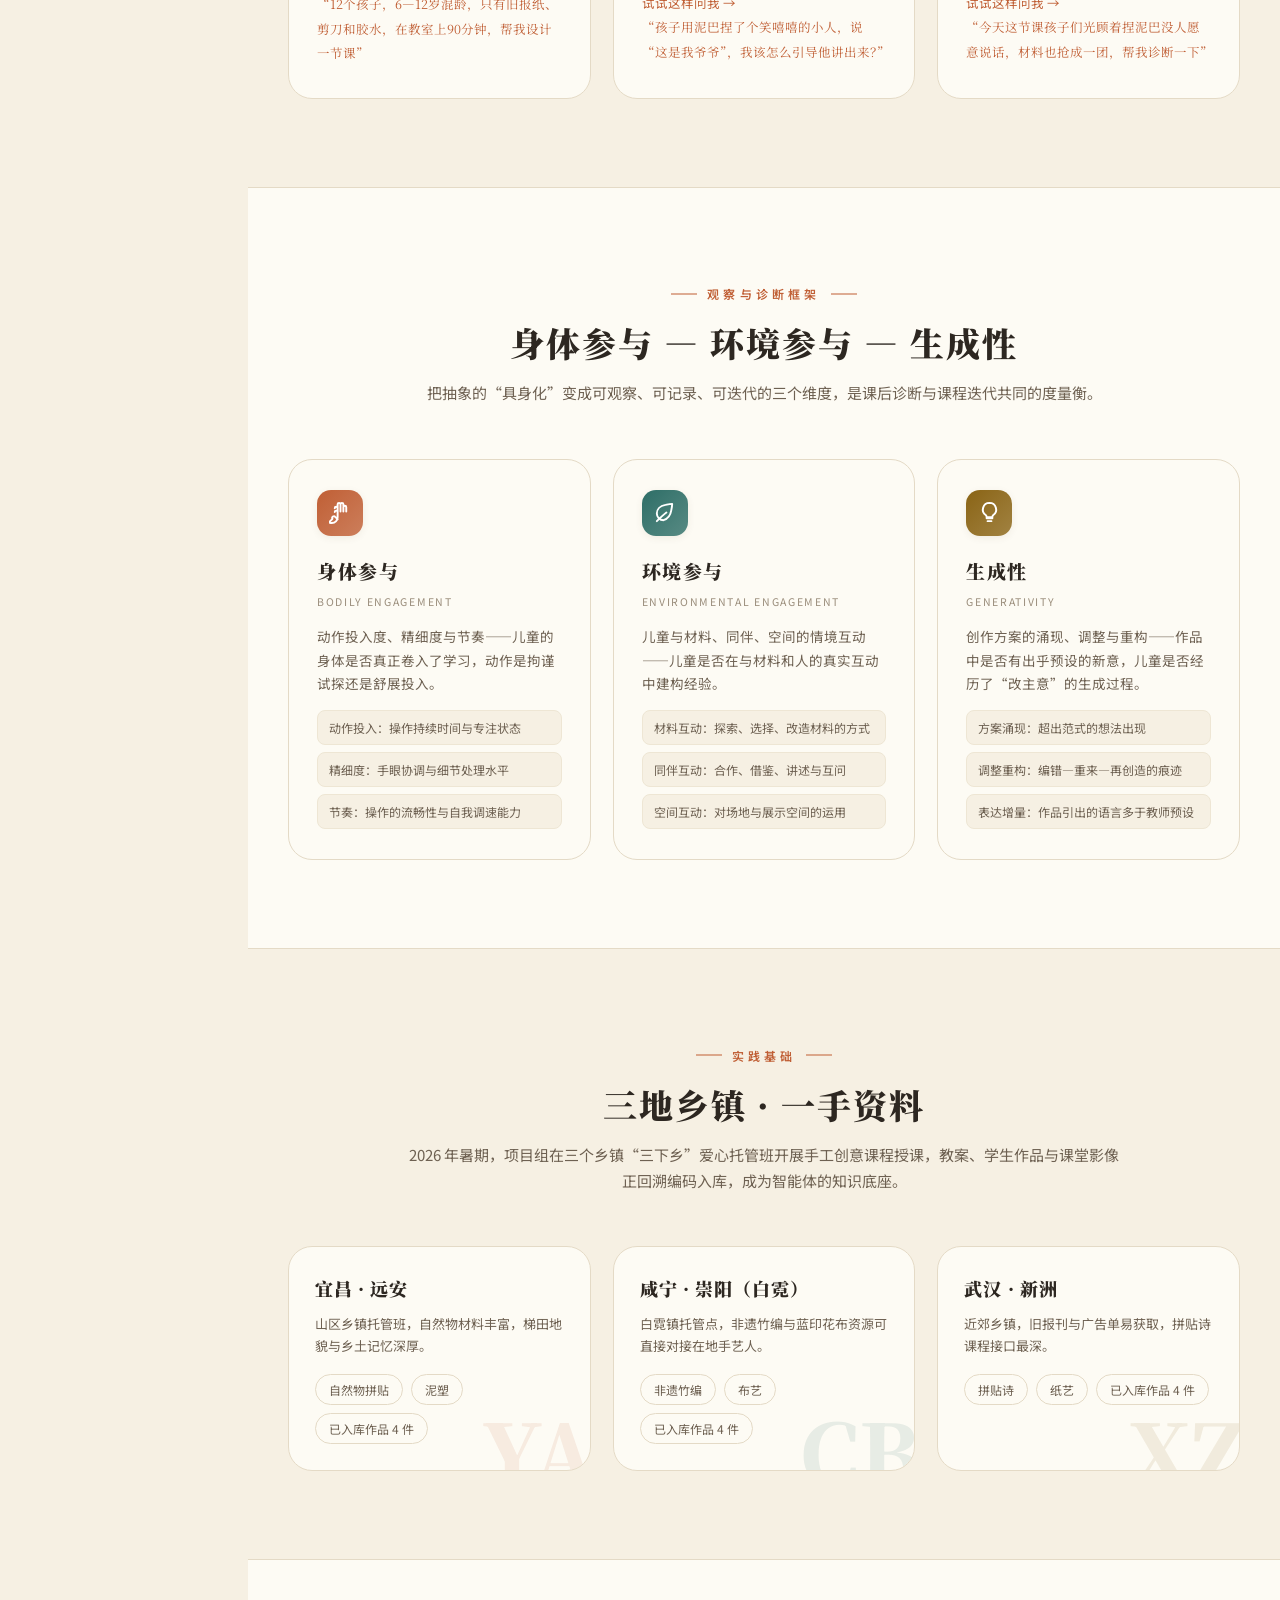
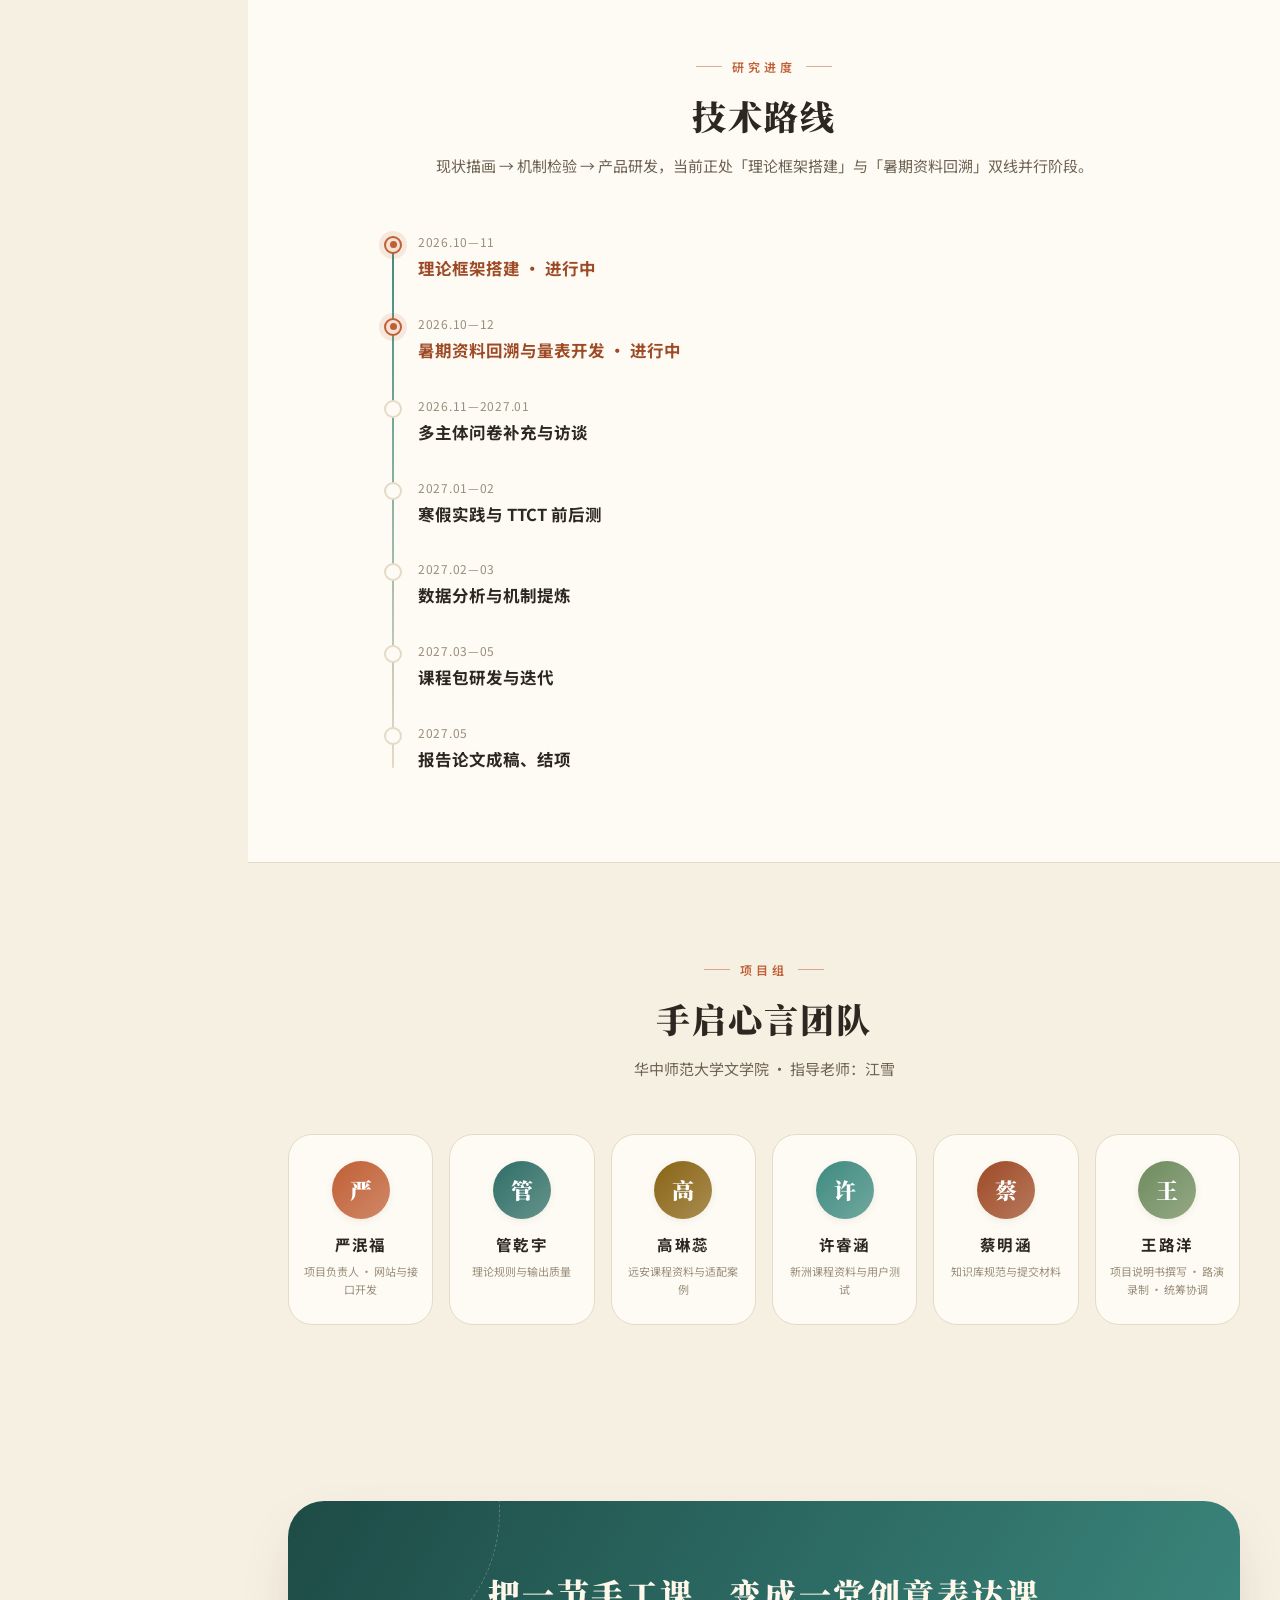
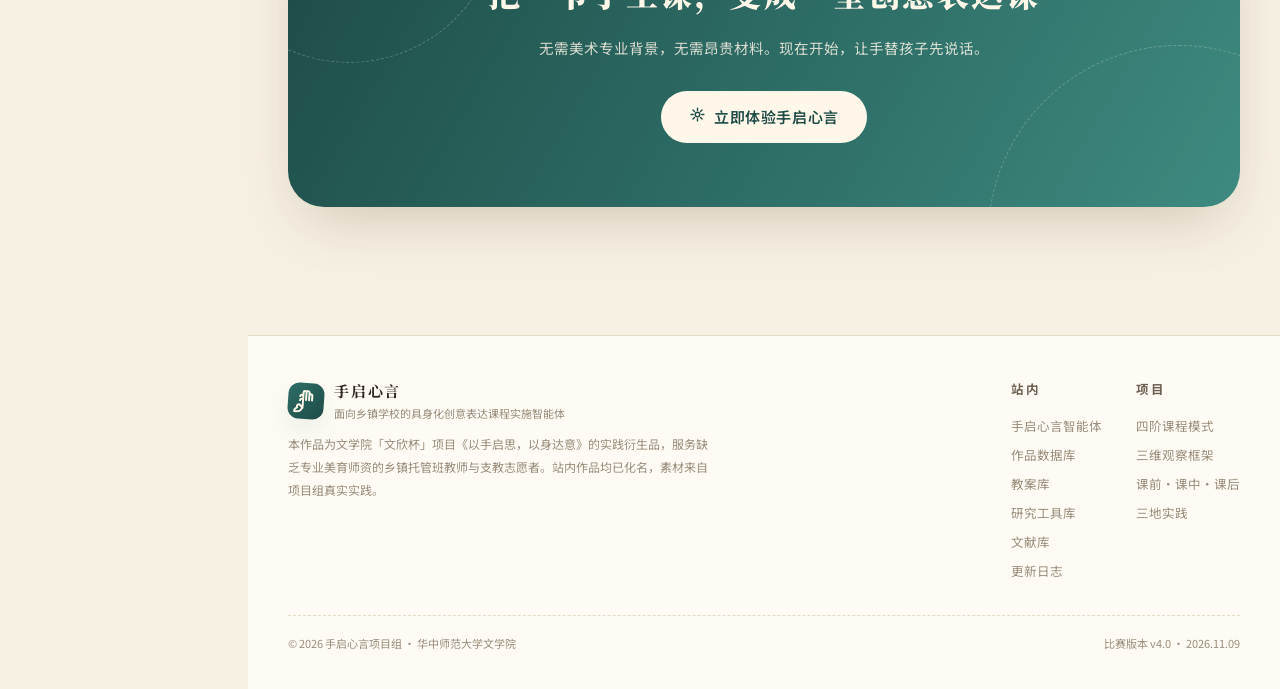
==== commit 805ef145: "v4.3: favicon+模型选择器+对话导出导入+四阶恢复完整版" ====
--- a/index.html
+++ b/index.html
@@ -8,7 +8,7 @@
 <link rel="preconnect" href="https://fonts.loli.net">
 <link href="https://fonts.loli.net/css2?family=Noto+Serif+SC:wght@600;700;900&family=Noto+Sans+SC:wght@400;500;700&display=swap" rel="stylesheet">
 <link rel="stylesheet" href="assets/css/style.css">
-<link rel="icon" href="data:image/svg+xml,%3Csvg xmlns='http://www.w3.org/2000/svg' viewBox='0 0 24 24'%3E%3Crect width='24' height='24' rx='6' fill='%232E6E67'/%3E%3C/svg%3E">
+<link rel="icon" type="image/svg+xml" href="assets/favicon.svg">
 </head>
 <body>
 <div id="railSlot"></div>
@@ -88,11 +88,10 @@
       <div class="sec-head rv">
         <div class="sec-eyebrow">课程模式</div>
         <h2 class="sec-title">四阶递进 · 课内外贯通</h2>
-        <p class="sec-desc">所有课程方案必须严格遵循的四环节结构，来自具身认知理论与三地支教实践的双向打磨。下图为建议时间占比，可按实际课时（40 / 45 / 60 分钟一课时）折算。</p>
-      </div>
-      <div class="four-flow" id="fourFlow"></div>
-      <div class="ff-note rv">“未成词而先有象”——物先于词，手先于口，做中学，评中进。</div>
-      <div style="text-align:center;margin-top:30px" class="rv">
+        <p class="sec-desc">所有课程方案必须严格遵循的四环节结构，来自具身认知理论与三地支教实践的双向打磨。</p>
+      </div>
+      <div class="four-grid" id="fourGrid"></div>
+      <div style="text-align:center;margin-top:36px" class="rv">
         <a class="btn btn-paper" href="lessons.html"><span id="ctaIcon3"></span>查看全部四阶课例</a>
       </div>
     </div>
@@ -187,13 +186,13 @@
 
 $('frameChips', DB.flows.map((f) => `<a class="hero-frame-chip" href="agent.html?mode=${f.tag === '课前' ? 'plan' : f.tag === '课中' ? 'scaffold' : 'iterate'}">${f.tag} · ${f.title}</a>`).join(''));
 
-$('fourFlow', DB.fourSteps.map((s, i) => `
-  <div class="ff-node rv rv-d${i + 1}" style="--fc:${s.color}" title="${s.desc}">
-    <div class="ff-dot">${s.no}</div>
-    <b>${s.name}</b>
-    <span class="en">${s.en}</span>
-    <p>${s.short}</p>
-    <em>${s.pct}</em>
+$('fourGrid', DB.fourSteps.map((s, i) => `
+  <div class="four-card rv rv-d${i + 1}" style="--fc:${s.color}">
+    <div class="four-no">${s.no}</div>
+    <div class="four-name">${s.name}</div>
+    <div class="four-en">${s.en}</div>
+    <div class="four-desc">${s.desc}</div>
+    <span class="four-time">${s.time}</span>
   </div>`).join(''));
 
 $('flowGrid', DB.flows.map((f, i) => `
--- a/assets/css/style.css
+++ b/assets/css/style.css
@@ -356,42 +356,34 @@
 }
 .hero-frame-input .go svg { width: 14px; height: 14px; }
 
-/* 四阶流程图（图形化呈现） */
-.four-flow { display: grid; grid-template-columns: repeat(4, 1fr); gap: 36px; }
-.ff-node {
+/* 四阶模式（完整文字版） */
+.four-grid { display: grid; grid-template-columns: repeat(4, 1fr); gap: 18px; }
+.four-card {
   background: var(--paper-2); border: 1px solid var(--line);
-  border-radius: 22px; padding: 24px 18px 18px;
-  text-align: center; position: relative;
-  box-shadow: var(--sh-sm);
-  transition: transform .3s var(--ease-out), box-shadow .3s;
-}
-.ff-node:hover { transform: translateY(-5px); box-shadow: var(--sh-md); }
-.ff-node::after {
-  content: "→"; position: absolute; right: -33px; top: 44px;
-  font-size: 24px; color: var(--ink-faint); font-family: var(--serif);
-}
-.ff-node:last-child::after { display: none; }
-.ff-dot {
-  width: 54px; height: 54px; margin: 0 auto 12px;
-  border-radius: 50%;
-  background: var(--fc);
-  color: #fff; font-family: var(--serif); font-weight: 900; font-size: 23px;
-  display: flex; align-items: center; justify-content: center;
-  box-shadow: var(--sh-sm);
-}
-.ff-node b { font-family: var(--serif); font-size: 20px; font-weight: 900; letter-spacing: .14em; display: block; }
-.ff-node .en { display: block; font-size: 9.5px; letter-spacing: .18em; color: var(--ink-faint); text-transform: uppercase; margin-top: 3px; }
-.ff-node p { margin-top: 12px; font-size: 12.5px; color: var(--ink-soft); line-height: 1.8; min-height: 44px; }
-.ff-node em {
-  display: inline-block; font-style: normal; font-size: 11.5px; font-weight: 600;
-  color: var(--fc); background: var(--paper); border: 1px dashed var(--line);
-  padding: 3px 14px; border-radius: 99px; margin-top: 8px;
-}
-.ff-note { text-align: center; font-size: 12.5px; color: var(--ink-faint); margin-top: 30px; font-family: var(--serif); letter-spacing: .06em; }
-@media (max-width: 860px) {
-  .four-flow { grid-template-columns: 1fr; gap: 34px; max-width: 420px; margin: 0 auto; }
-  .ff-node::after { content: "↓"; right: auto; left: 50%; top: auto; bottom: -30px; transform: translateX(-50%); }
-  .ff-node p { min-height: 0; }
+  border-radius: var(--r-lg); padding: 28px 24px;
+  position: relative; overflow: hidden;
+  transition: all .35s var(--ease-out);
+}
+.four-card:hover { transform: translateY(-6px); box-shadow: var(--sh-md); border-color: transparent; }
+.four-card::before {
+  content: ""; position: absolute; top: 0; left: 0; right: 0; height: 4px;
+  background: var(--fc, var(--teal));
+  transform: scaleX(0); transform-origin: left;
+  transition: transform .4s var(--ease-out);
+}
+.four-card:hover::before { transform: scaleX(1); }
+.four-no {
+  font-family: var(--serif); font-size: 44px; font-weight: 900;
+  color: var(--fc, var(--teal)); opacity: .18; line-height: 1;
+}
+.four-name { font-family: var(--serif); font-size: 21px; font-weight: 900; letter-spacing: .1em; margin: 8px 0 4px; }
+.four-en { font-size: 10.5px; color: var(--ink-faint); letter-spacing: .18em; text-transform: uppercase; }
+.four-desc { margin-top: 14px; font-size: 13px; color: var(--ink-soft); line-height: 1.9; }
+.four-time {
+  margin-top: 16px; display: inline-block;
+  font-size: 11px; color: var(--fc, var(--teal));
+  background: var(--paper); border: 1px dashed var(--line);
+  padding: 3px 11px; border-radius: 99px;
 }
 
 /* 智能体时间分配图示（彩条） */
@@ -628,8 +620,15 @@
 .agent-body { height: 100vh; overflow: hidden; }
 
 /* 历史列表 */
-.rail-history { flex: 1; overflow-y: auto; padding: 4px 12px 10px; }
-.rail-history h6 { font-size: 10.5px; letter-spacing: .2em; color: var(--ink-faint); padding: 10px 12px 6px; font-weight: 600; }
+.rail-history { flex: 1; overflow-y: auto; padding: 4px 12px 10px; min-height: 60px; }
+.rail-history h6 { font-size: 10.5px; letter-spacing: .2em; color: var(--ink-faint); padding: 10px 12px 6px; font-weight: 600; display: flex; align-items: center; }
+.hist-tools { margin-left: auto; display: flex; gap: 4px; letter-spacing: 0; }
+.hist-tools button {
+  border: 1px solid var(--line); background: var(--paper); border-radius: 6px;
+  font-size: 10px; padding: 1px 7px; color: var(--ink-faint); cursor: pointer;
+  transition: all .15s;
+}
+.hist-tools button:hover { color: var(--teal-deep); border-color: var(--teal-mid); }
 .hist-item {
   display: flex; align-items: center; gap: 9px;
   padding: 9px 12px; border-radius: 11px;
@@ -935,6 +934,21 @@
 .typing i:nth-child(2) { animation-delay: .18s; } .typing i:nth-child(3) { animation-delay: .36s; }
 @keyframes tp { 0%, 60%, 100% { transform: translateY(0); opacity: .4; } 30% { transform: translateY(-6px); opacity: 1; } }
 .think-hint { font-size: 12px; color: var(--ink-faint); margin-top: 8px; letter-spacing: .03em; }
+
+/* 模型服务选择器 */
+.pv-item {
+  display: flex; align-items: center; gap: 12px;
+  padding: 12px 14px; border: 1.5px solid var(--line); border-radius: 14px;
+  margin-bottom: 10px; cursor: pointer; background: var(--paper);
+  transition: all .2s;
+}
+.pv-item:hover { border-color: var(--teal-mid); }
+.pv-item.on { border-color: var(--teal); background: var(--teal-ghost); box-shadow: var(--sh-sm); }
+.pv-item input { accent-color: var(--teal); width: 16px; height: 16px; flex: none; margin: 0; }
+.pv-body { flex: 1; }
+.pv-body b { font-size: 14px; display: block; }
+.pv-body span { font-size: 11.5px; color: var(--ink-faint); }
+.pv-item em { font-style: normal; font-size: 10px; color: var(--teal-deep); background: var(--teal-soft); padding: 2px 9px; border-radius: 99px; white-space: nowrap; }
 
 /* Markdown 排版 */
 .md h1, .md h2, .md h3, .md h4 { font-family: var(--serif); color: var(--ink); line-height: 1.5; }
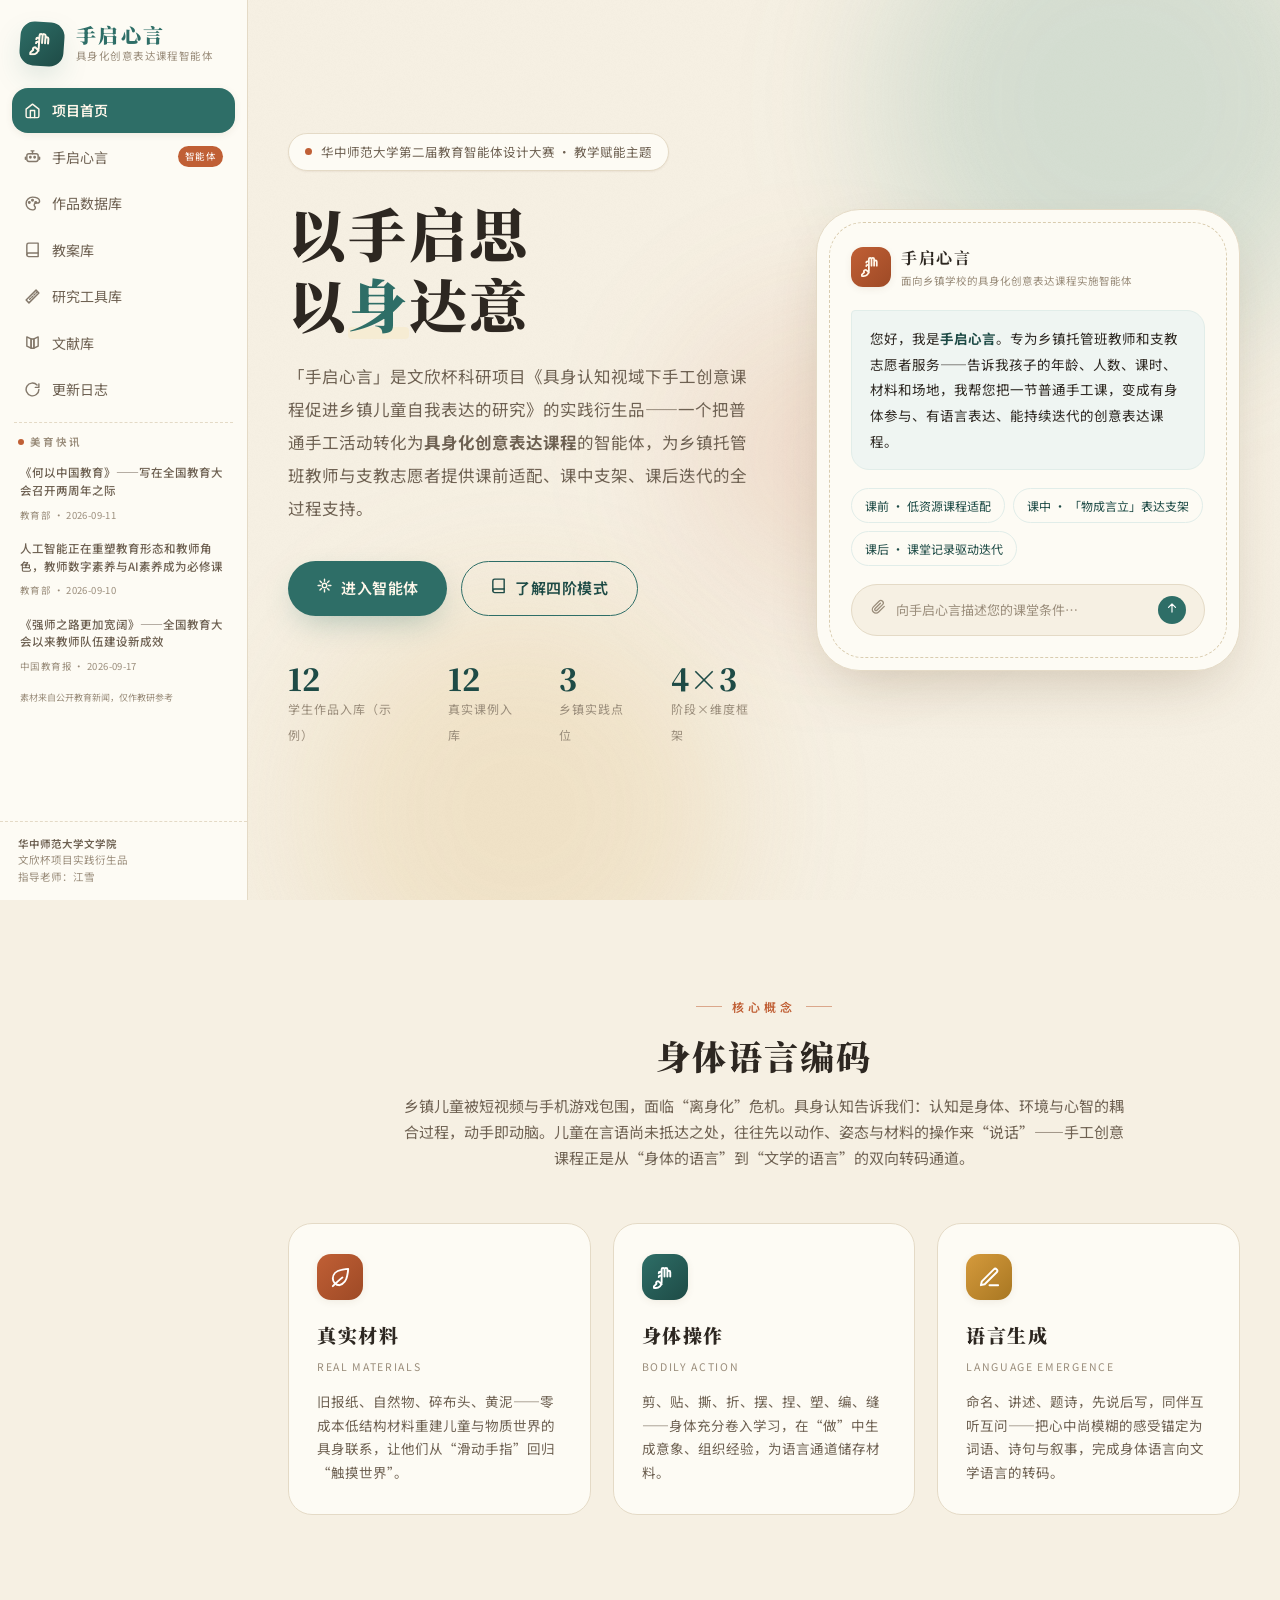
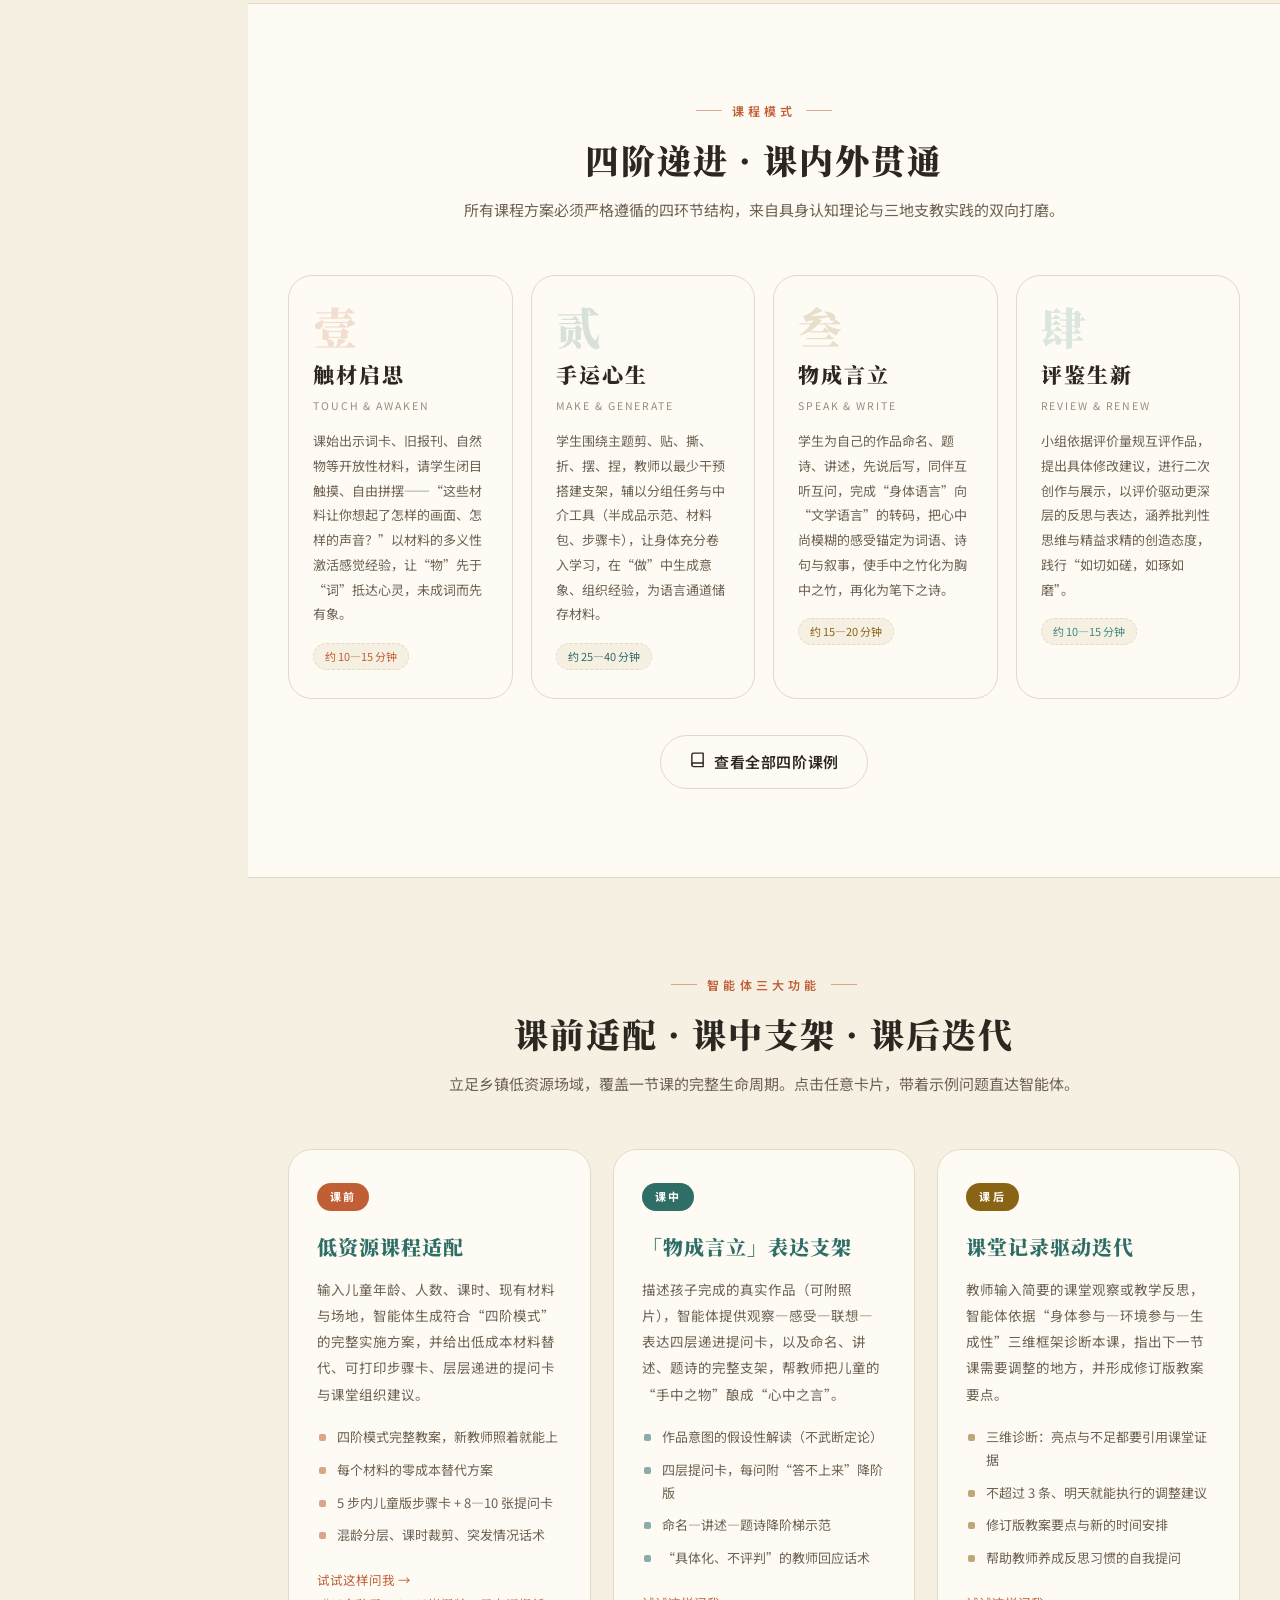
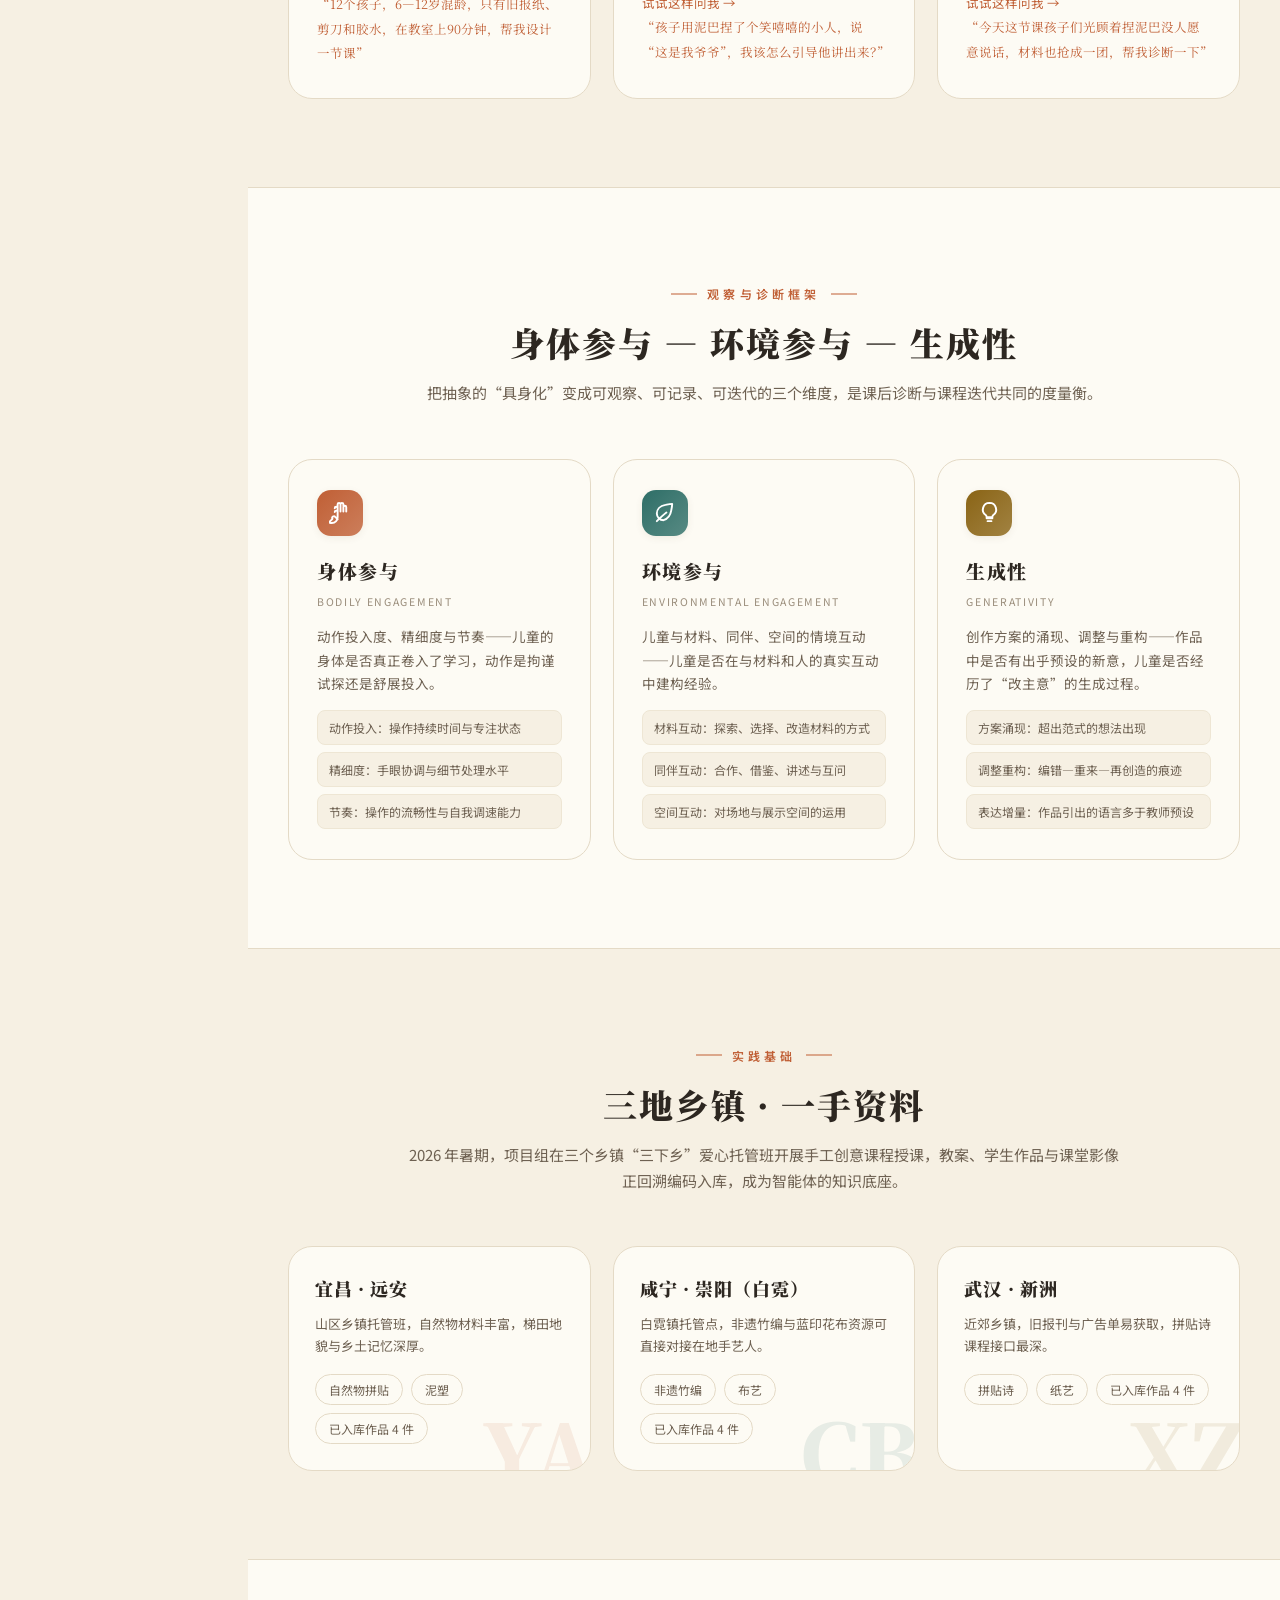
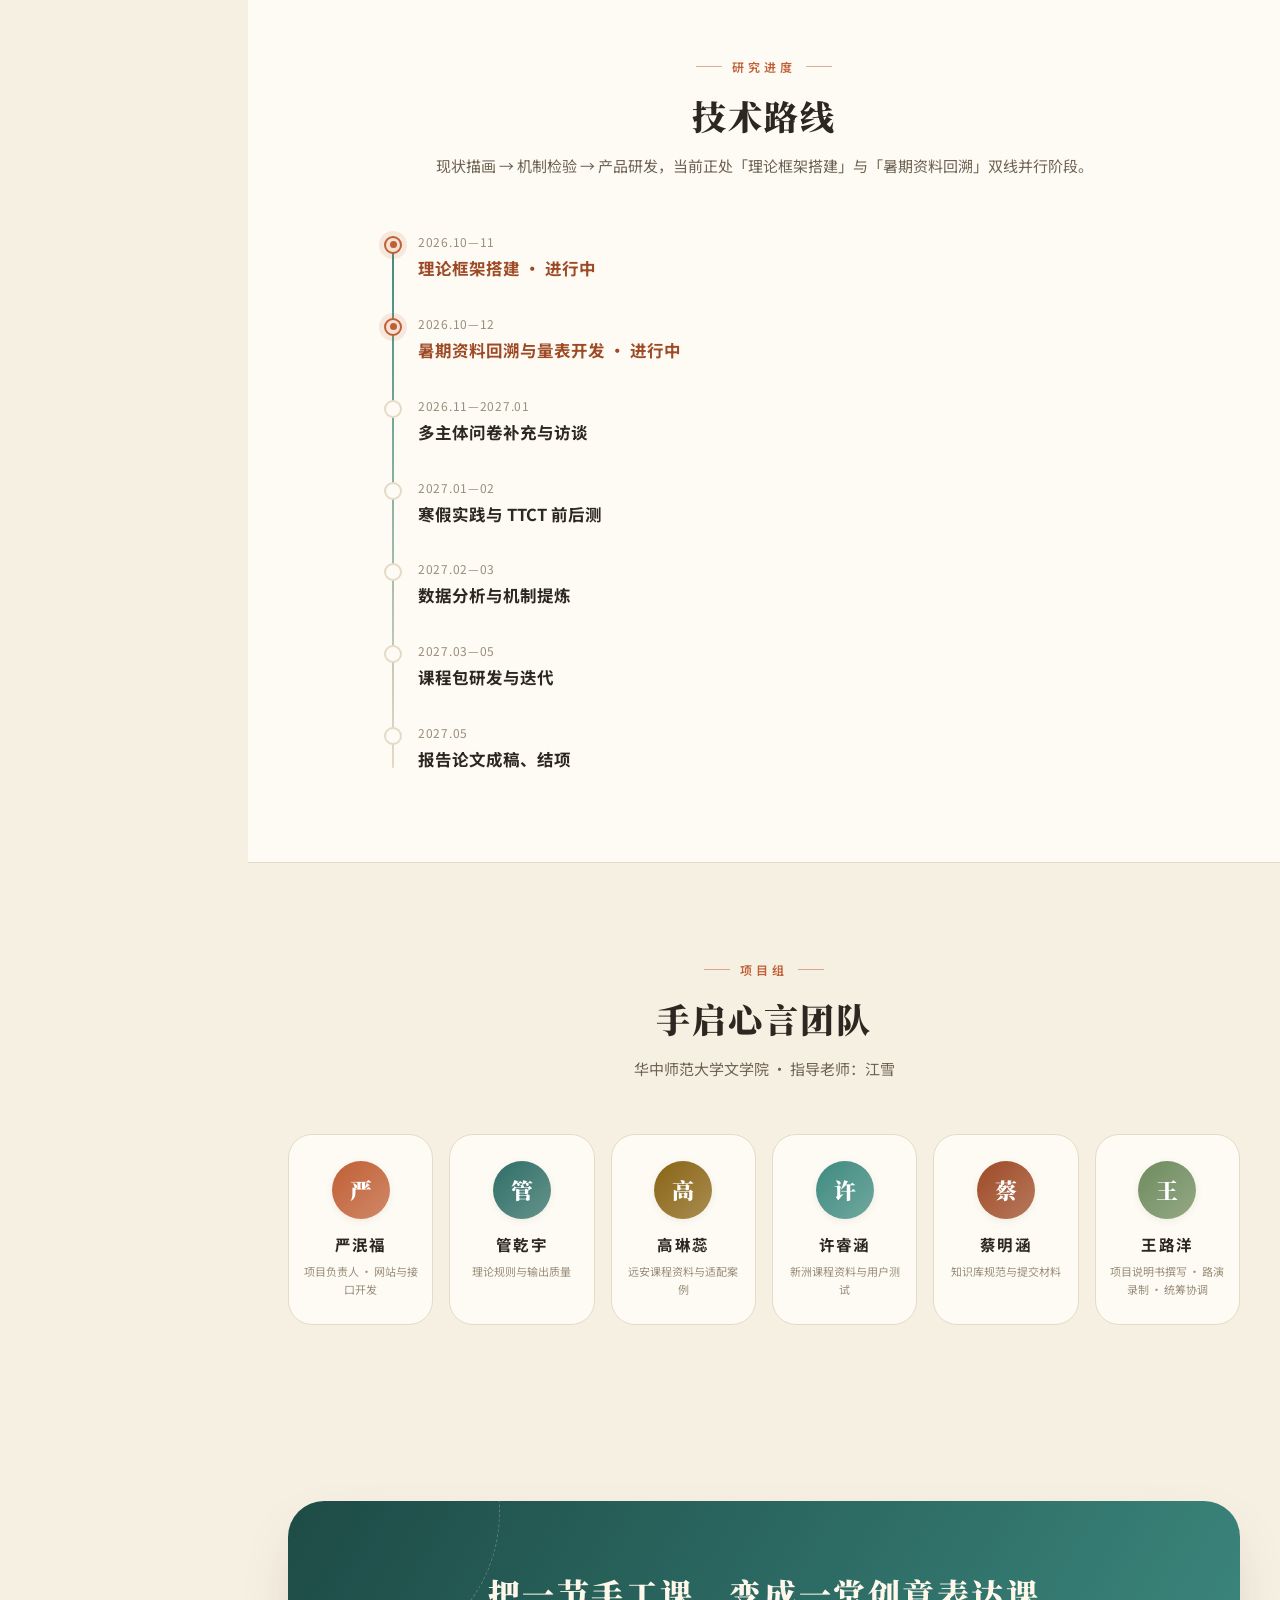
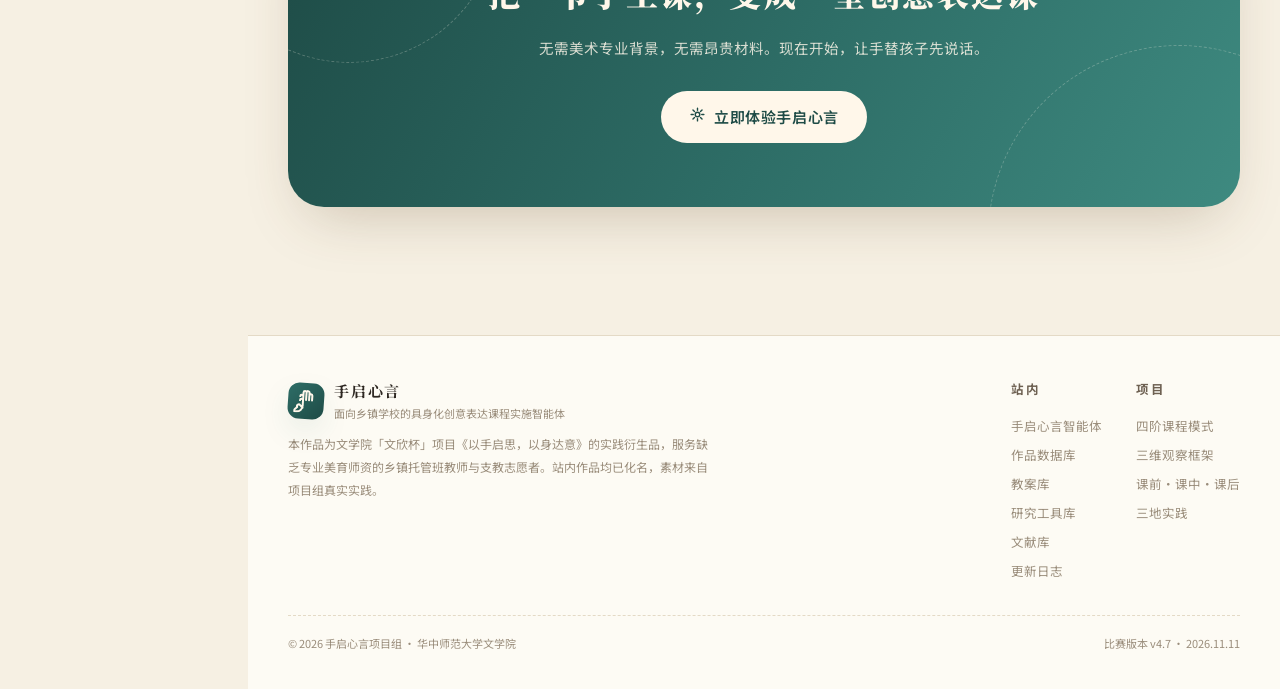
==== commit dbaca713: "v4.7: 新洲 12 份真实课例入库，教案库分真实课例/其他教案两栏" ====
--- a/index.html
+++ b/index.html
@@ -31,7 +31,7 @@
         </div>
         <div class="hero-stats rv rv-d4">
           <div class="hstat"><b>12</b><span>学生作品入库（示例）</span></div>
-          <div class="hstat"><b>6</b><span>四阶模式课例</span></div>
+          <div class="hstat"><b>12</b><span>真实课例入库</span></div>
           <div class="hstat"><b>3</b><span>乡镇实践点位</span></div>
           <div class="hstat"><b>4×3</b><span>阶段×维度框架</span></div>
         </div>
--- a/assets/css/style.css
+++ b/assets/css/style.css
@@ -620,7 +620,7 @@
 .agent-body { height: 100vh; overflow: hidden; }
 
 /* 历史列表 */
-.rail-history { flex: 1; overflow-y: auto; padding: 4px 12px 10px; min-height: 60px; }
+.rail-history { flex: 1; overflow-y: auto; padding: 4px 12px 10px; min-height: 240px; }
 .rail-history h6 { font-size: 10.5px; letter-spacing: .2em; color: var(--ink-faint); padding: 10px 12px 6px; font-weight: 600; display: flex; align-items: center; }
 .hist-tools { margin-left: auto; display: flex; gap: 4px; letter-spacing: 0; }
 .hist-tools button {
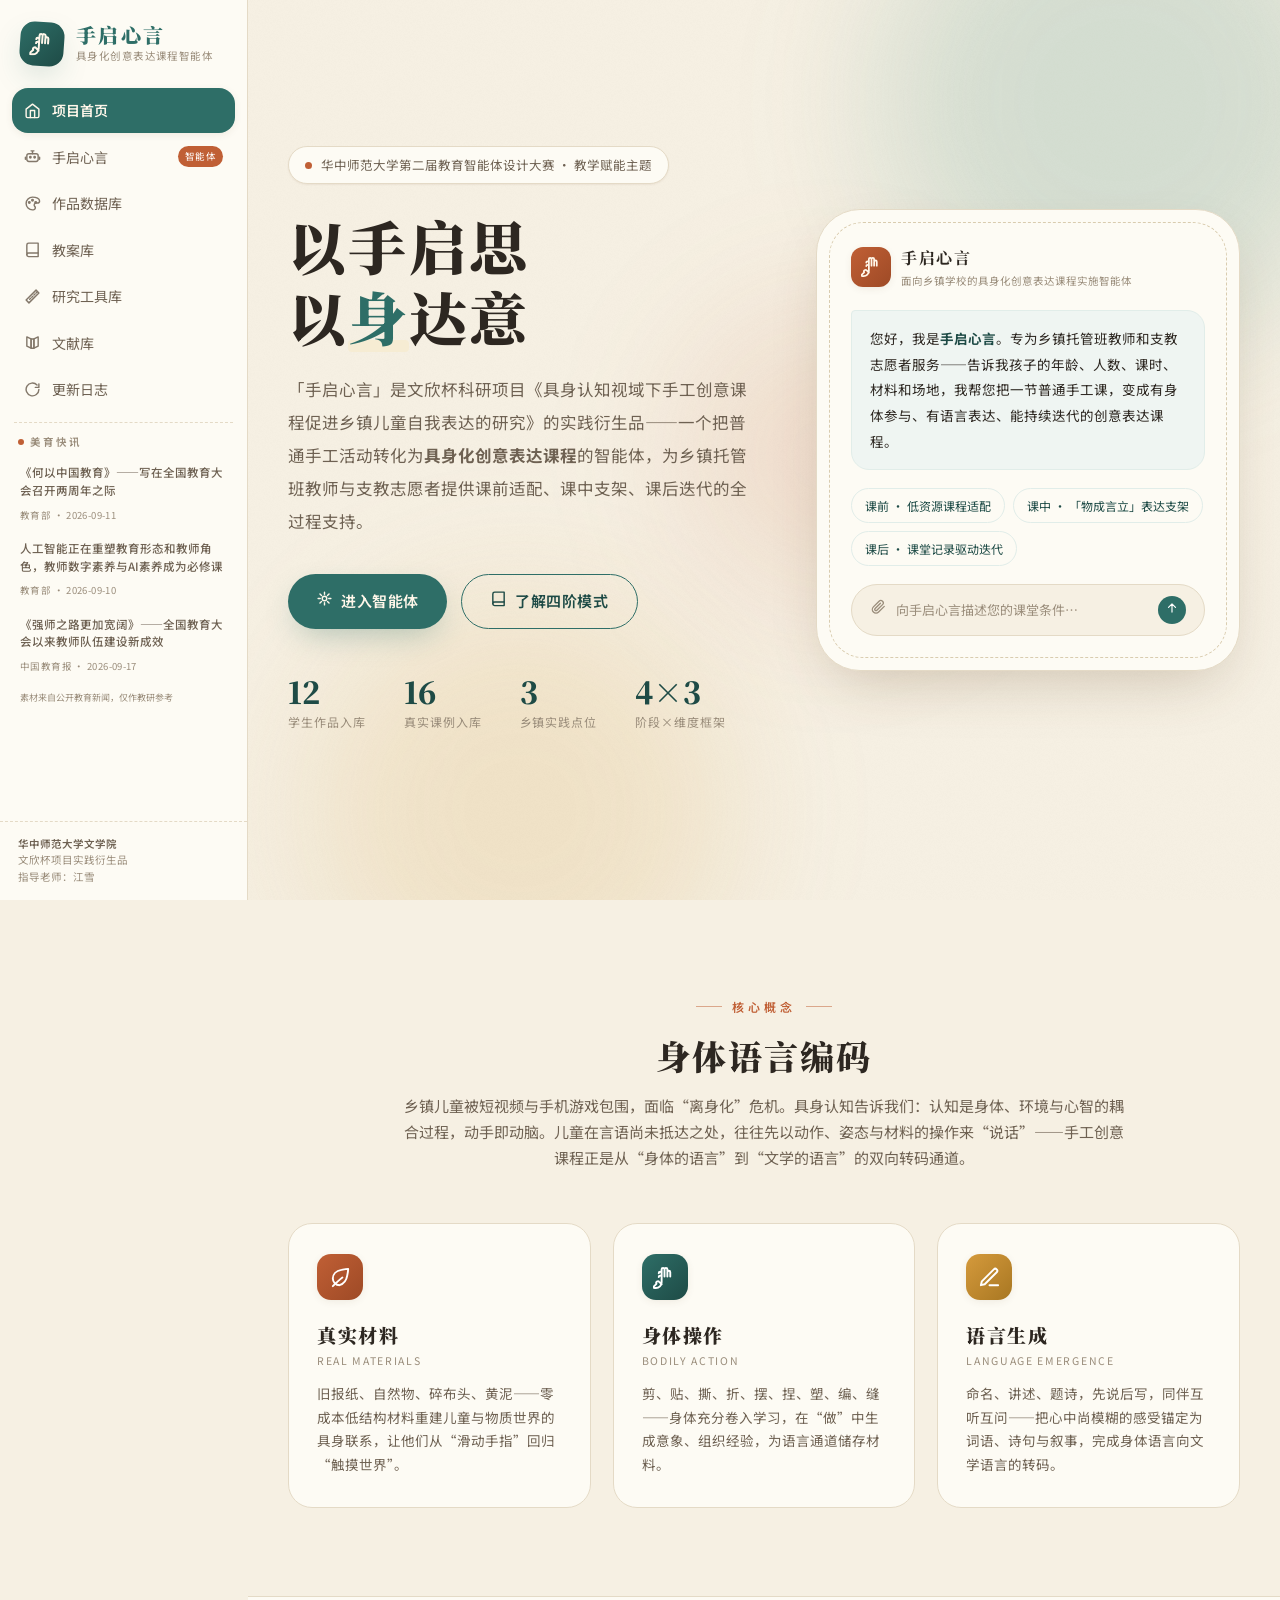
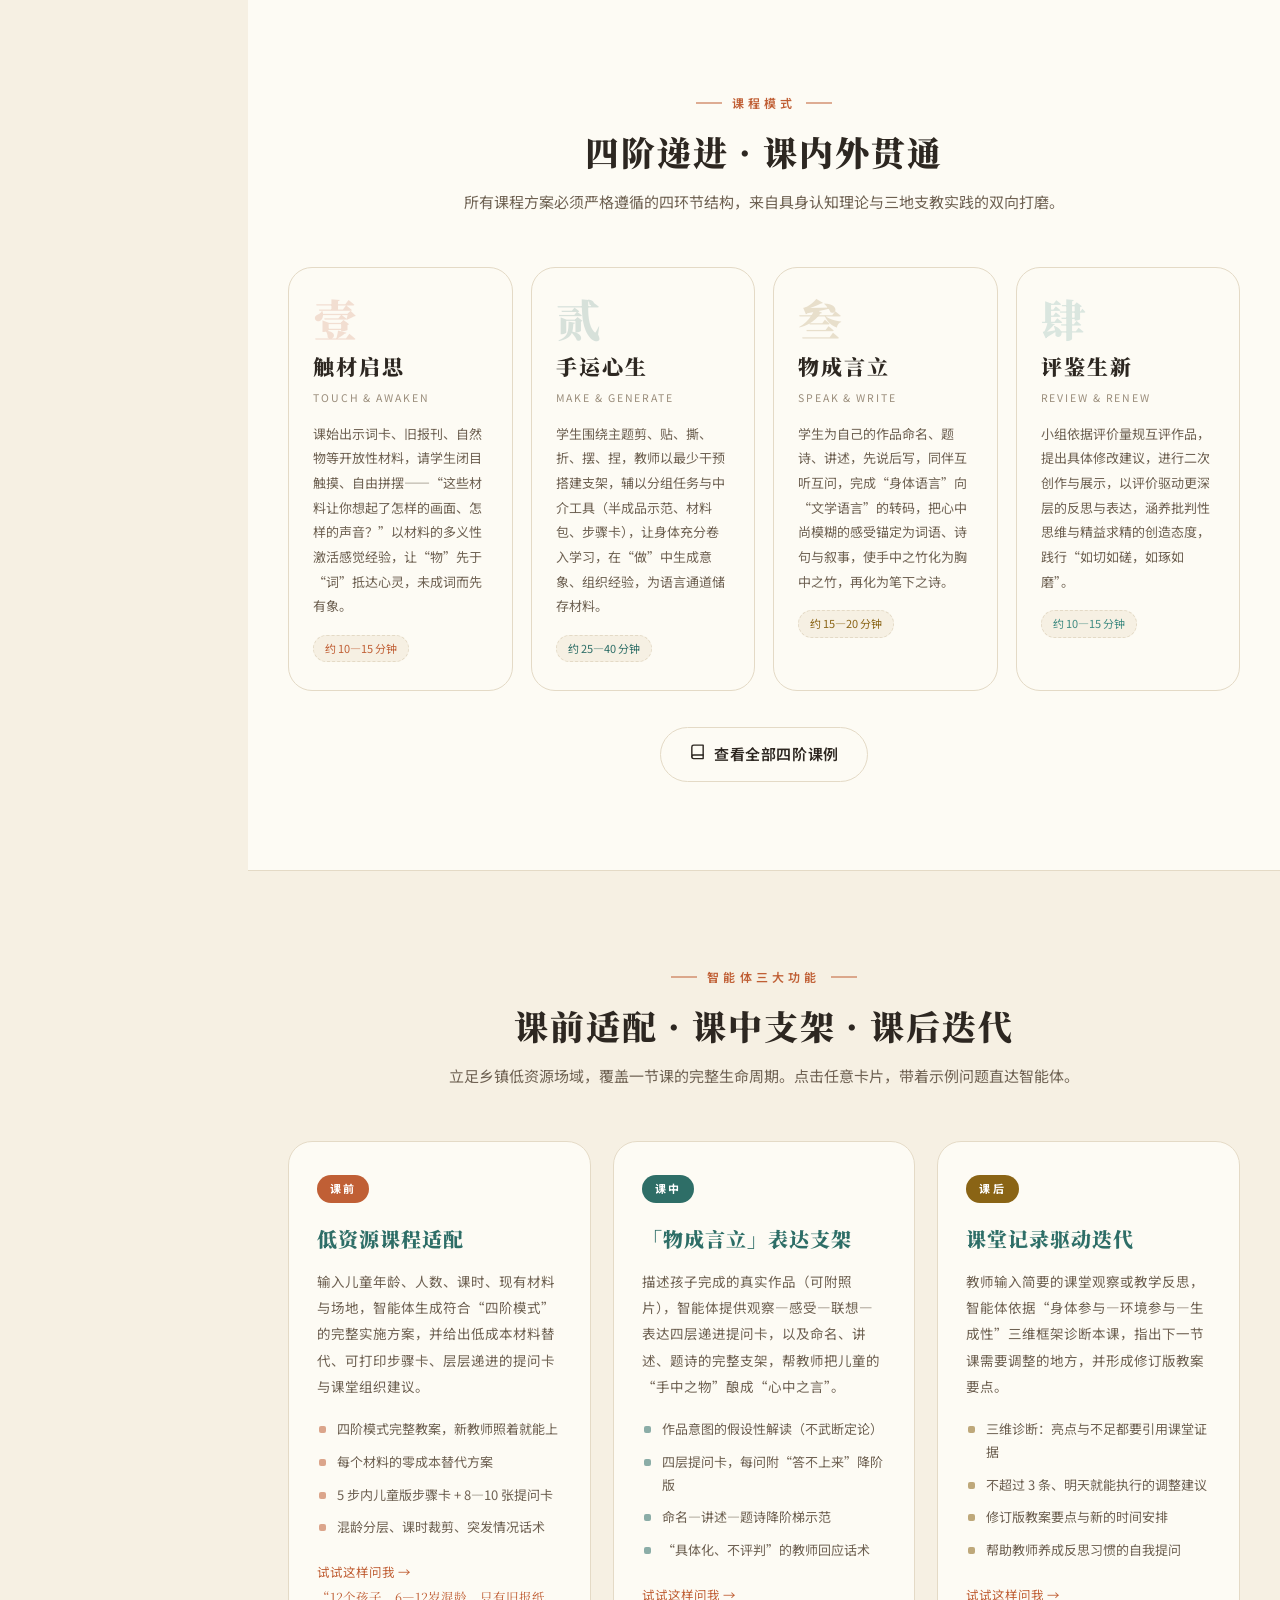
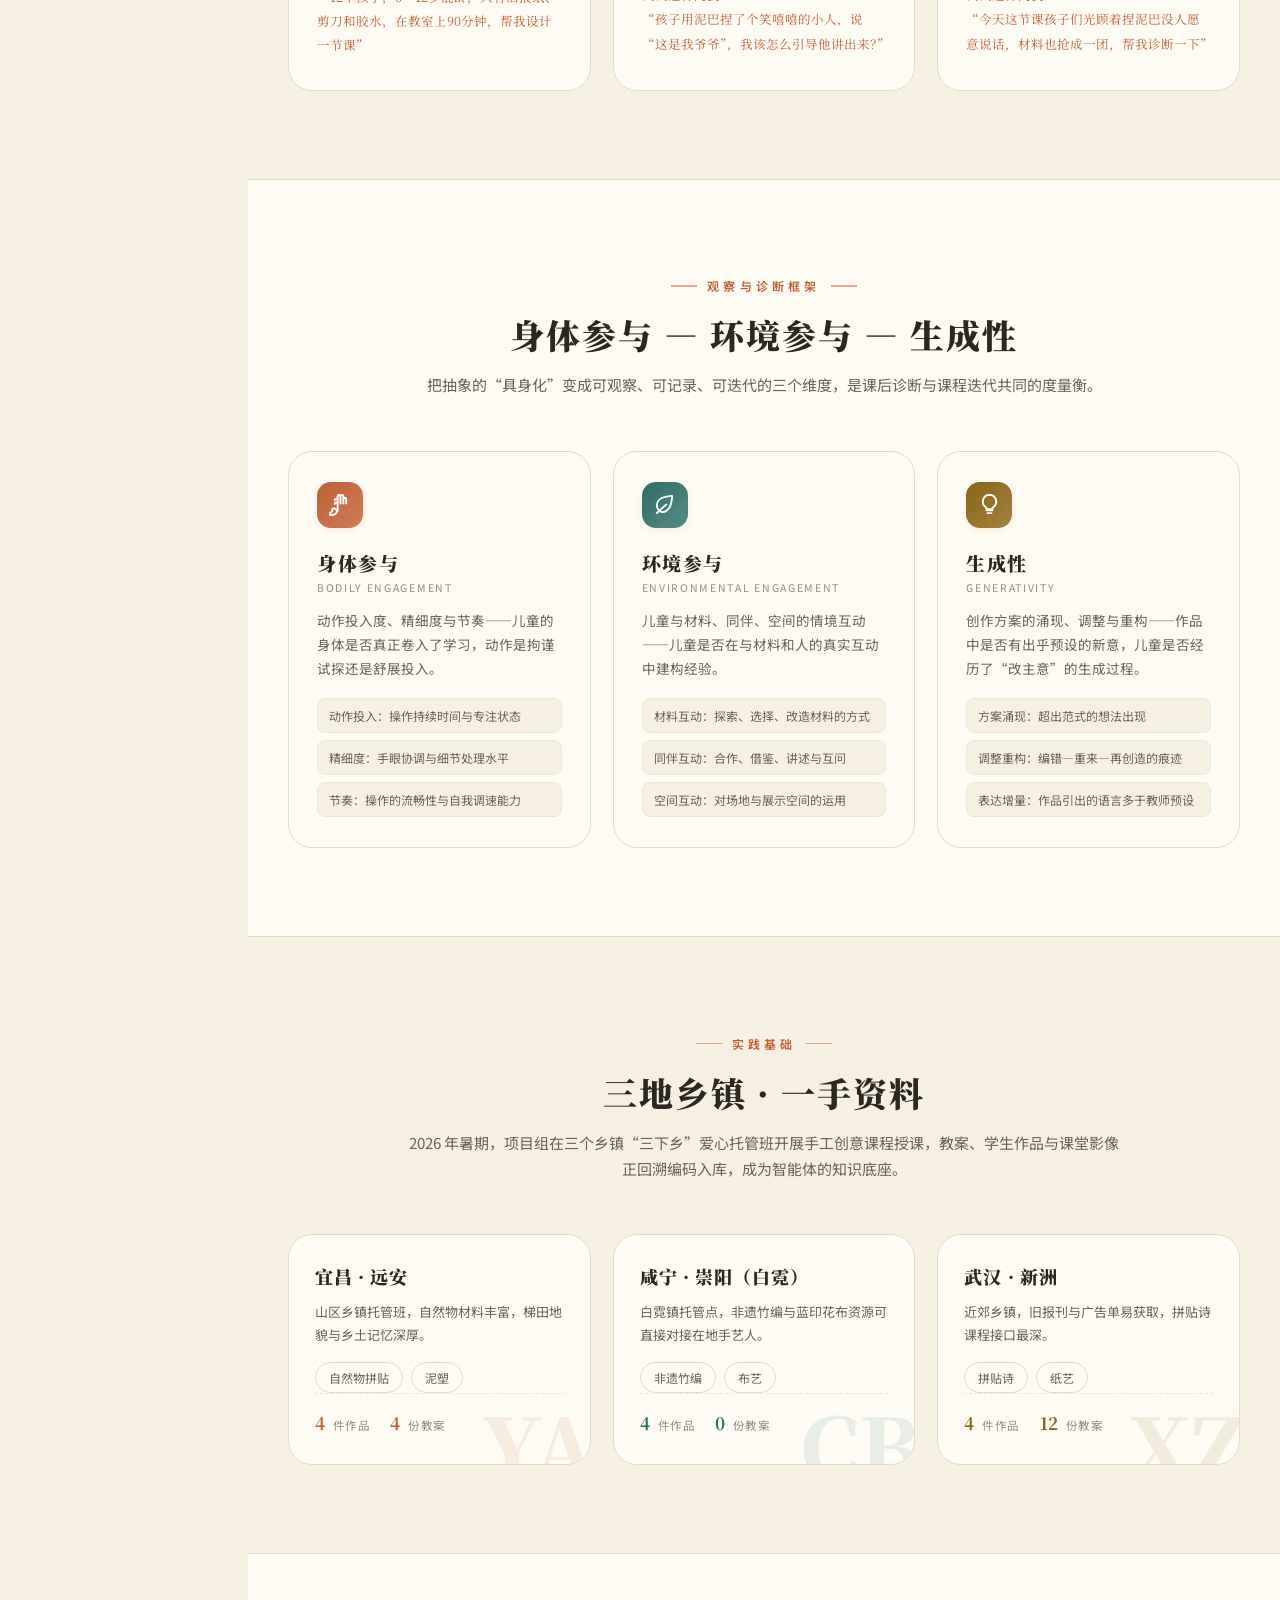
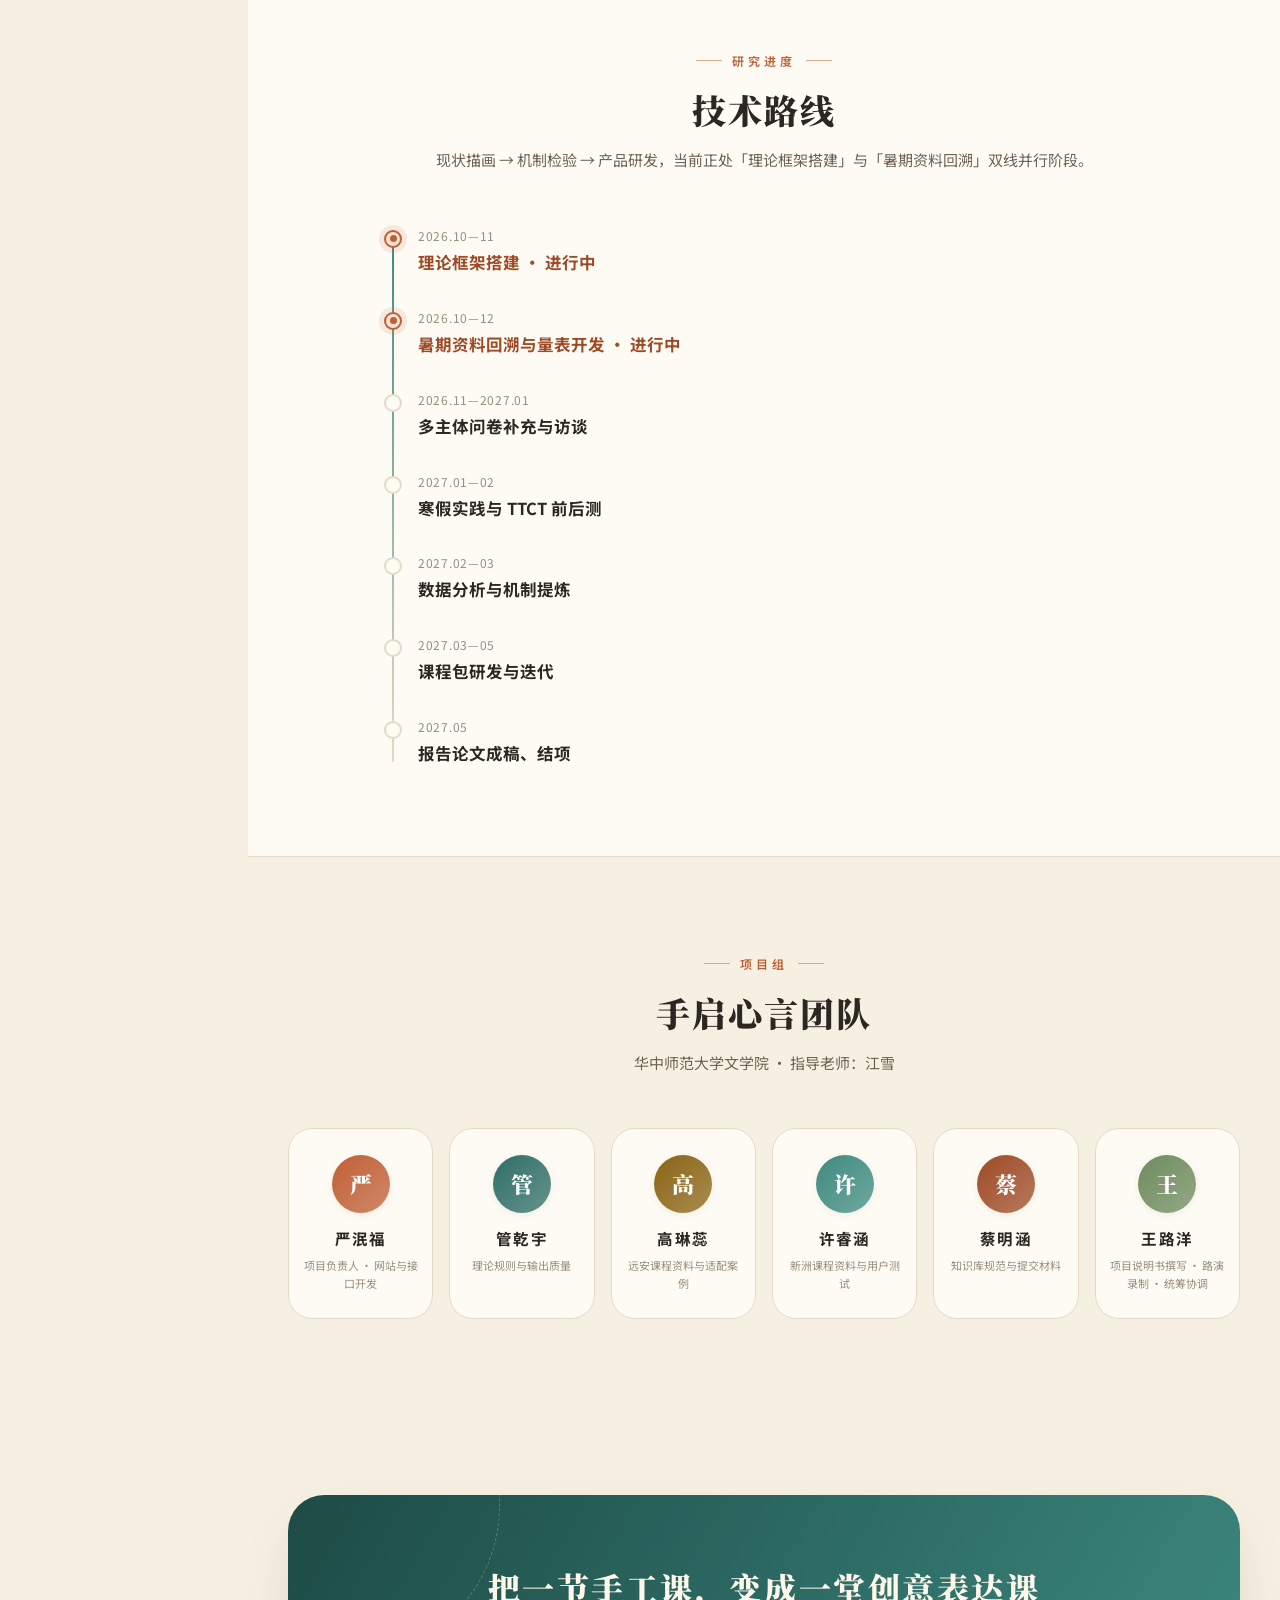
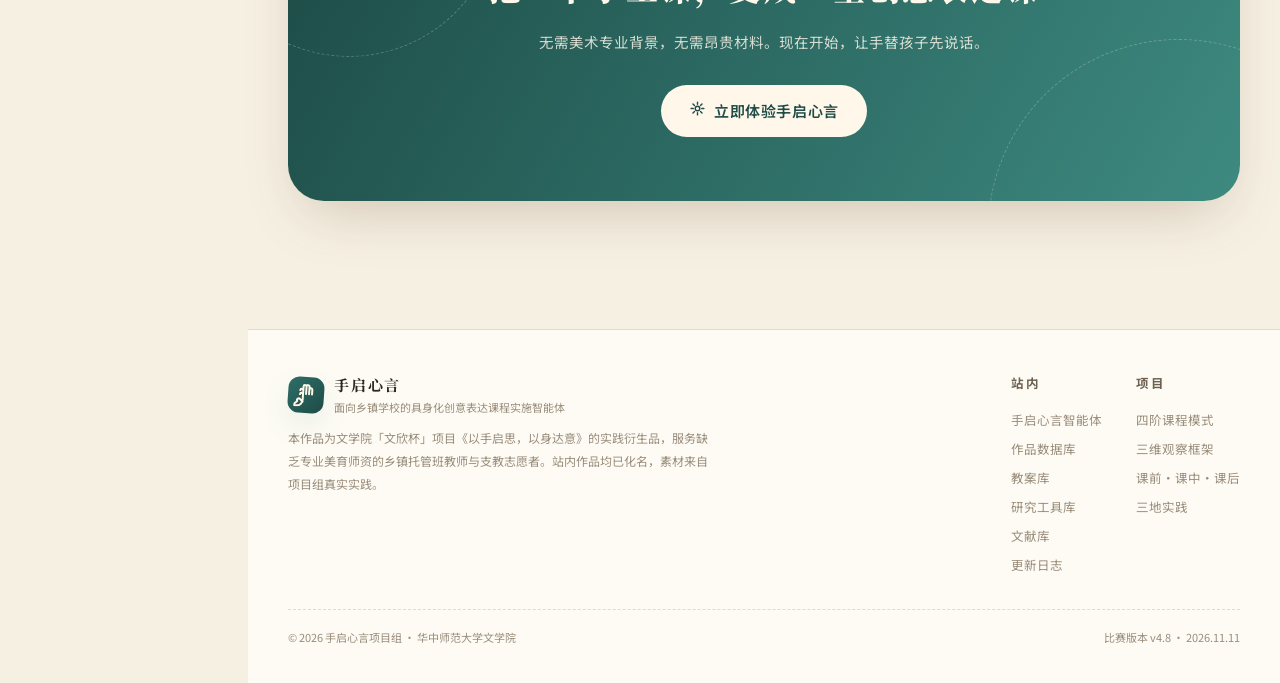
==== commit 2973d043: "v4.8: 远安课例与统计联动" ====
--- a/index.html
+++ b/index.html
@@ -30,9 +30,9 @@
           <a class="btn btn-ghost" href="#four"><span id="ctaIcon2"></span>了解四阶模式</a>
         </div>
         <div class="hero-stats rv rv-d4">
-          <div class="hstat"><b>12</b><span>学生作品入库（示例）</span></div>
-          <div class="hstat"><b>12</b><span>真实课例入库</span></div>
-          <div class="hstat"><b>3</b><span>乡镇实践点位</span></div>
+          <div class="hstat"><b id="statWorks">12</b><span>学生作品入库</span></div>
+          <div class="hstat"><b id="statLessons">16</b><span>真实课例入库</span></div>
+          <div class="hstat"><b id="statSites">3</b><span>乡镇实践点位</span></div>
           <div class="hstat"><b>4×3</b><span>阶段×维度框架</span></div>
         </div>
       </div>
@@ -212,12 +212,23 @@
     <div class="tri-items">${d.items.map((x) => `<span>${x}</span>`).join('')}</div>
   </div>`).join(''));
 
-$('siteGrid', DB.sites.map((s, i) => `
+$('siteGrid', DB.sites.map((s, i) => {
+  const works = DB.works.filter((w) => w.site === s.name).length;
+  const lessons = DB.lessons.filter((l) => l.site === s.name).length;
+  return `
   <div class="site-card rv rv-d${i + 1}" data-code="${s.code}" style="--sc:${s.color}">
     <h3>${s.name}</h3>
     <div class="desc">${s.desc}</div>
     <div class="site-meta">${s.meta.map((m) => `<span class="chip">${m}</span>`).join('')}</div>
-  </div>`).join(''));
+    <div class="site-count">
+      <span><b>${works}</b> 件作品</span><span><b>${lessons}</b> 份教案</span>
+    </div>
+  </div>`;
+}).join(''));
+
+$('statWorks', DB.works.length);
+$('statLessons', DB.lessons.length);
+$('statSites', DB.sites.length);
 
 $('timelineWrap', DB.stages.map((s) => `
   <div class="tl-item ${s.status === 'doing' ? 'doing' : s.status === 'done' ? 'done' : ''} rv">
--- a/assets/css/style.css
+++ b/assets/css/style.css
@@ -428,7 +428,7 @@
 
 /* 三维框架 */
 .tri-grid { display: grid; grid-template-columns: repeat(3, 1fr); gap: 22px; }
-.tri-card { padding: 30px 28px; border-radius: var(--r-lg); border: 1px solid var(--line); background: var(--paper-2); transition: all .3s var(--ease-out); position: relative; }
+.tri-card { padding: 30px 28px; border-radius: var(--r-lg); border: 1px solid var(--line); background: var(--paper-2); transition: all .3s var(--ease-out); position: relative; display: flex; flex-direction: column; }
 .tri-card:hover { transform: translateY(-5px); box-shadow: var(--sh-md); }
 .tri-ico {
   width: 46px; height: 46px; border-radius: 14px;
@@ -439,8 +439,8 @@
 .tri-ico svg { width: 23px; height: 23px; }
 .tri-card h3 { font-size: 19px; font-weight: 900; letter-spacing: .08em; }
 .tri-card .en { font-size: 10.5px; letter-spacing: .16em; color: var(--ink-faint); text-transform: uppercase; }
-.tri-card p { margin-top: 12px; font-size: 13.5px; color: var(--ink-soft); }
-.tri-items { margin-top: 14px; display: flex; flex-direction: column; gap: 7px; }
+.tri-card p { margin-top: 12px; font-size: 13.5px; color: var(--ink-soft); flex: 1; }
+.tri-items { margin-top: 18px; display: flex; flex-direction: column; gap: 7px; }
 .tri-items span { font-size: 12px; color: var(--ink-soft); background: var(--paper); border: 1px solid var(--line-soft); border-radius: 8px; padding: 6px 11px; }
 
 /* 三地 */
@@ -456,6 +456,10 @@
 .site-card h3 { font-size: 18px; font-weight: 900; letter-spacing: .06em; }
 .site-card .desc { font-size: 13px; color: var(--ink-soft); margin-top: 8px; }
 .site-meta { margin-top: 16px; display: flex; gap: 8px; flex-wrap: wrap; }
+.site-card { display: flex; flex-direction: column; }
+.site-count { margin-top: auto; padding-top: 14px; border-top: 1px dashed var(--line-soft); display: flex; gap: 20px; }
+.site-count span { font-size: 11.5px; color: var(--ink-faint); letter-spacing: .04em; }
+.site-count b { font-family: var(--serif); font-size: 17px; color: var(--sc, var(--teal-deep)); margin-right: 4px; }
 
 /* 时间线 */
 .timeline { max-width: 760px; margin: 0 auto; position: relative; padding-left: 34px; }
@@ -585,6 +589,70 @@
 .lstep p { font-size: 12px; color: var(--ink-soft); margin-top: 8px; line-height: 1.8; }
 .lesson-tip { margin-top: 16px; font-size: 12.5px; color: var(--terra-deep); background: var(--terra-soft); border-radius: 10px; padding: 10px 15px; }
 .lesson-mats { margin-top: 14px; display: flex; flex-wrap: wrap; gap: 7px; }
+
+/* ── 教案库：真实课例 / 其他教案 ── */
+.lib-stats { display: grid; grid-template-columns: repeat(4, 1fr); gap: 14px; margin: 28px 0 22px; }
+.lib-stat { background: var(--paper-2); border: 1px solid var(--line); border-radius: var(--r-md); padding: 16px 18px; box-shadow: var(--sh-xs); }
+.lib-stat b { display: block; font-family: var(--serif); font-size: 26px; line-height: 1.25; color: var(--teal-deep); }
+.lib-stat span { font-size: 11.5px; color: var(--ink-faint); letter-spacing: .08em; }
+
+.lib-tabs { display: inline-flex; gap: 4px; padding: 4px; background: var(--paper-3); border-radius: 99px; }
+.lib-tab { background: transparent; border: 0; display: flex; align-items: center; gap: 8px; font-size: 13px; padding: 9px 20px; border-radius: 99px; color: var(--ink-soft); transition: all .22s; }
+.lib-tab span { font-size: 10.5px; padding: 1px 8px; border-radius: 99px; background: rgba(45, 39, 33, .08); }
+.lib-tab:hover { color: var(--teal-deep); }
+.lib-tab.on { background: var(--paper-2); color: var(--teal-deep); font-weight: 700; box-shadow: var(--sh-sm); }
+.lib-tab.on span { background: var(--teal-soft); color: var(--teal-deep); }
+
+.lib-note { margin: 18px 0 24px; font-size: 12.5px; color: var(--ink-soft); background: var(--amber-soft); border-left: 3px solid var(--amber); padding: 11px 16px; border-radius: 0 10px 10px 0; }
+.lesson-filter { margin: 16px 0 22px; }
+
+.lesson-titlewrap { flex: 1; min-width: 220px; }
+.lesson-titlewrap h3 { font-size: 20px; font-weight: 900; letter-spacing: .03em; line-height: 1.45; }
+.lesson-where { margin-top: 9px; font-size: 12px; color: var(--ink-faint); }
+.lesson-goal b { color: var(--ink); margin-right: 10px; letter-spacing: .04em; }
+
+.ratio { margin-top: 18px; }
+.ratio-bar { display: flex; gap: 2px; height: 9px; border-radius: 99px; overflow: hidden; background: var(--paper-3); }
+.ratio-bar i { display: block; height: 100%; }
+.ratio-legend { display: flex; flex-wrap: wrap; gap: 6px 16px; margin-top: 9px; font-size: 11.5px; color: var(--ink-faint); }
+.ratio-legend span { display: flex; align-items: center; gap: 6px; }
+.ratio-legend i { display: block; width: 7px; height: 7px; border-radius: 99px; }
+
+.lesson-toggle { margin-top: 18px; width: 100%; display: flex; align-items: center; justify-content: center; gap: 8px; font-size: 12.5px; color: var(--teal-deep); background: var(--teal-ghost); border: 1px dashed var(--teal-mid); border-radius: 10px; padding: 10px; transition: all .22s; }
+.lesson-toggle em { font-style: normal; font-size: 11px; color: var(--ink-faint); }
+.lesson-toggle:hover { background: var(--teal-soft); }
+.lesson-toggle.on { border-style: solid; background: var(--teal-soft); }
+
+.lesson-detail { margin-top: 18px; border-top: 1px dashed var(--line); padding-top: 20px; }
+.ld-block { margin-bottom: 26px; }
+.ld-block h4 { display: flex; align-items: center; gap: 8px; font-family: var(--serif); font-size: 15px; letter-spacing: .08em; color: var(--terra-deep); margin-bottom: 12px; }
+.ld-block h4::before { content: ''; width: 14px; height: 2px; border-radius: 2px; background: var(--terra); }
+
+.ld-objs { display: grid; gap: 9px; }
+.ld-objs > div { display: grid; grid-template-columns: 88px 1fr; gap: 12px; background: var(--paper); border-radius: 10px; padding: 11px 14px; }
+.ld-objs dt { font-size: 11.5px; font-weight: 700; letter-spacing: .04em; color: var(--teal-deep); padding-top: 2px; }
+.ld-objs dd { font-size: 13px; color: var(--ink-soft); }
+
+.ld-mats { list-style: none; display: grid; gap: 7px; margin-bottom: 12px; }
+.ld-mats li { position: relative; font-size: 12.5px; color: var(--ink-soft); padding-left: 16px; }
+.ld-mats li::before { content: ''; position: absolute; left: 2px; top: 9px; width: 5px; height: 5px; border-radius: 99px; background: var(--amber); }
+
+.ld-prep p { font-size: 12.5px; color: var(--ink-soft); margin-top: 8px; }
+.ld-prep b, .ld-intent b, .ld-reflect b { display: block; font-size: 11.5px; letter-spacing: .06em; color: var(--teal-deep); margin-bottom: 3px; }
+.lesson-goal .ln, .ld-prep .ln { display: block; }
+
+.ld-stage { background: var(--paper-2); border: 1px solid var(--line-soft); border-radius: var(--r-md); padding: 16px 18px; margin-bottom: 12px; }
+.ld-stage-head { display: flex; align-items: baseline; justify-content: space-between; gap: 10px; flex-wrap: wrap; }
+.ld-stage-head b { font-family: var(--serif); font-size: 14.5px; letter-spacing: .05em; color: var(--teal-deep); }
+.ld-stage-head span { font-size: 11px; color: var(--ink-faint); }
+.ld-desc { margin-top: 6px; font-size: 12px; color: var(--ink-faint); }
+.ld-two { display: grid; grid-template-columns: 1fr 1fr; gap: 16px; margin-top: 12px; }
+.ld-two h5 { font-size: 11.5px; letter-spacing: .06em; color: var(--terra-deep); margin-bottom: 5px; }
+.act { list-style: none; display: grid; gap: 5px; }
+.act li { position: relative; font-size: 12.5px; color: var(--ink-soft); padding-left: 14px; }
+.act li::before { content: '·'; position: absolute; left: 2px; font-weight: 700; color: var(--teal-mid); }
+.ld-intent { margin-top: 12px; background: var(--teal-ghost); border-radius: 10px; padding: 10px 14px; font-size: 12.5px; color: var(--teal-deep); }
+.ld-reflect p { font-size: 13px; color: var(--ink-soft); margin-top: 12px; }
 
 .tools-grid { display: grid; grid-template-columns: repeat(2, 1fr); gap: 20px; }
 .tool-card { padding: 26px; }
@@ -1063,6 +1131,10 @@
   .sec { padding: 60px 0; }
   .sec-title { font-size: 26px; }
   .lesson-steps { grid-template-columns: repeat(2, 1fr); }
+  .lib-stats { grid-template-columns: repeat(2, 1fr); gap: 10px; }
+  .ld-two { grid-template-columns: 1fr; gap: 12px; }
+  .ld-objs > div { grid-template-columns: 1fr; gap: 2px; }
+  .lesson-real { padding: 22px; }
   .mobile-top {
     display: flex !important;
   }
